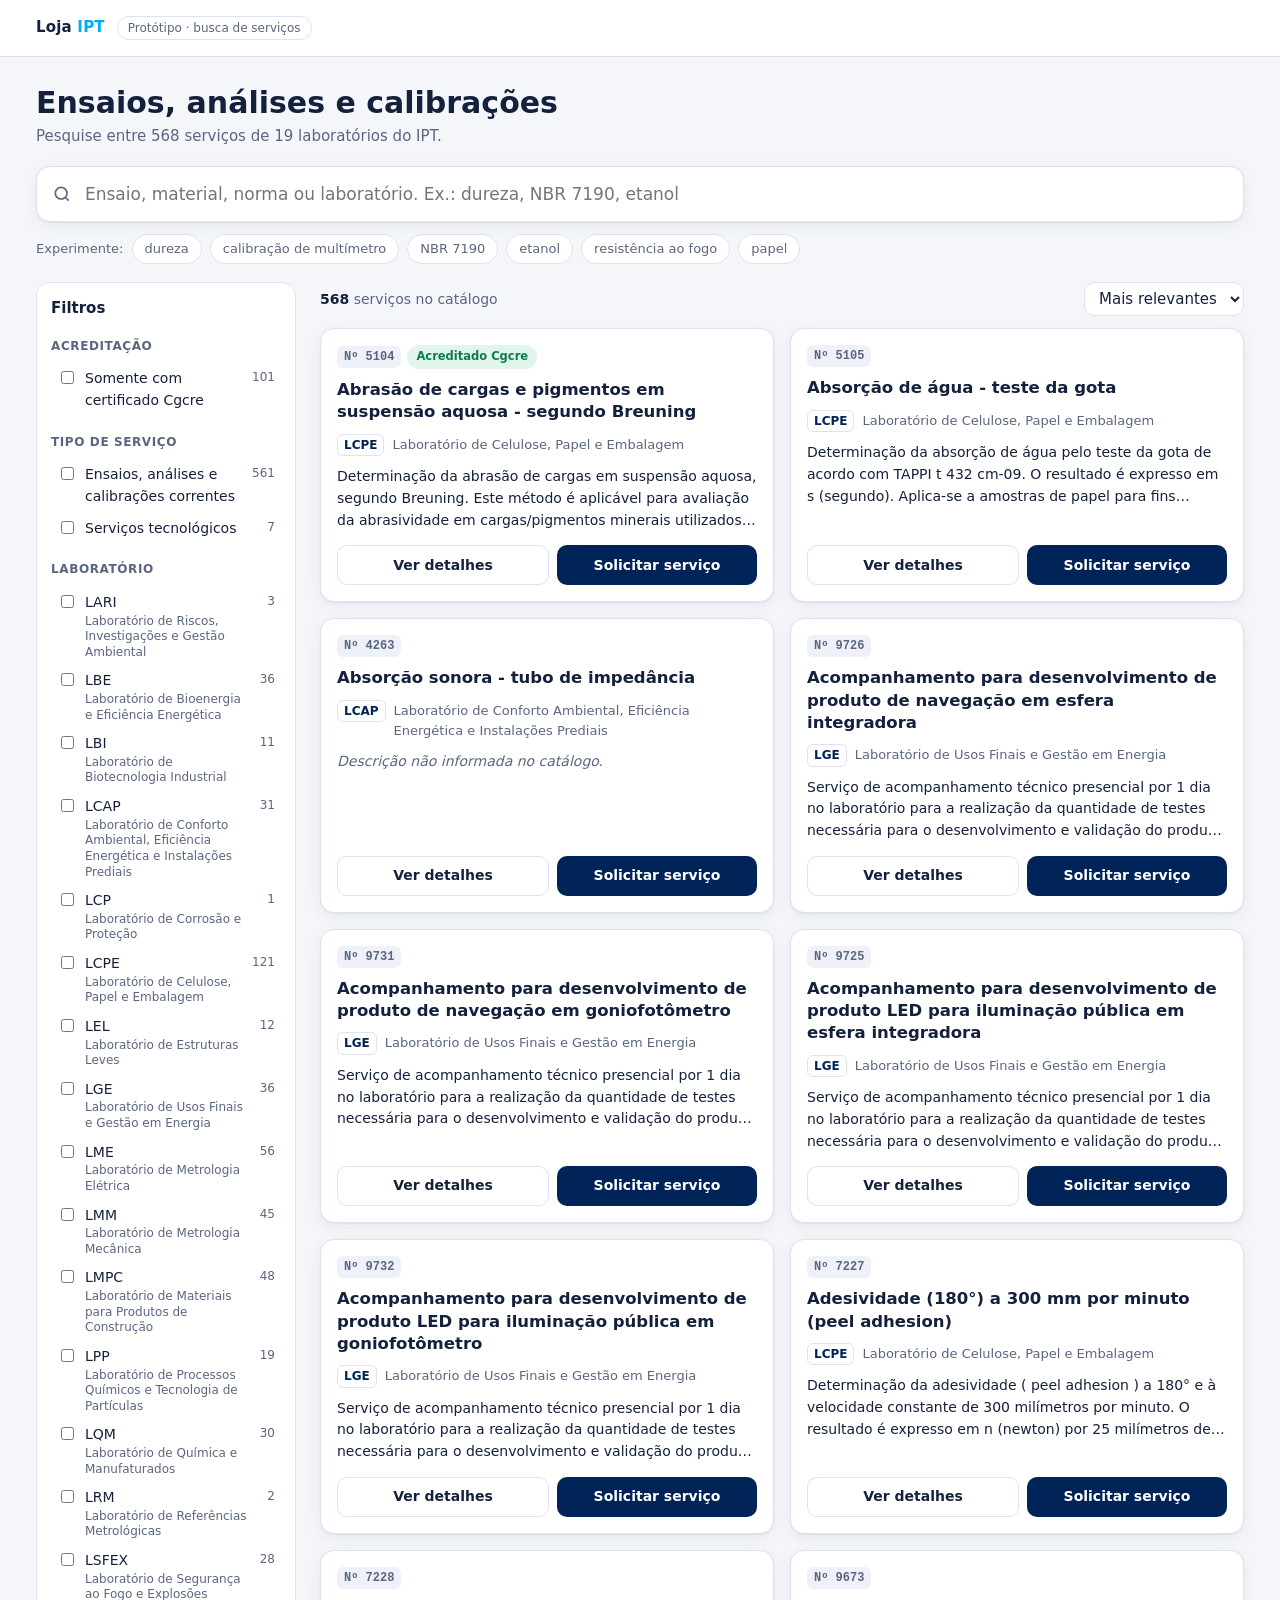
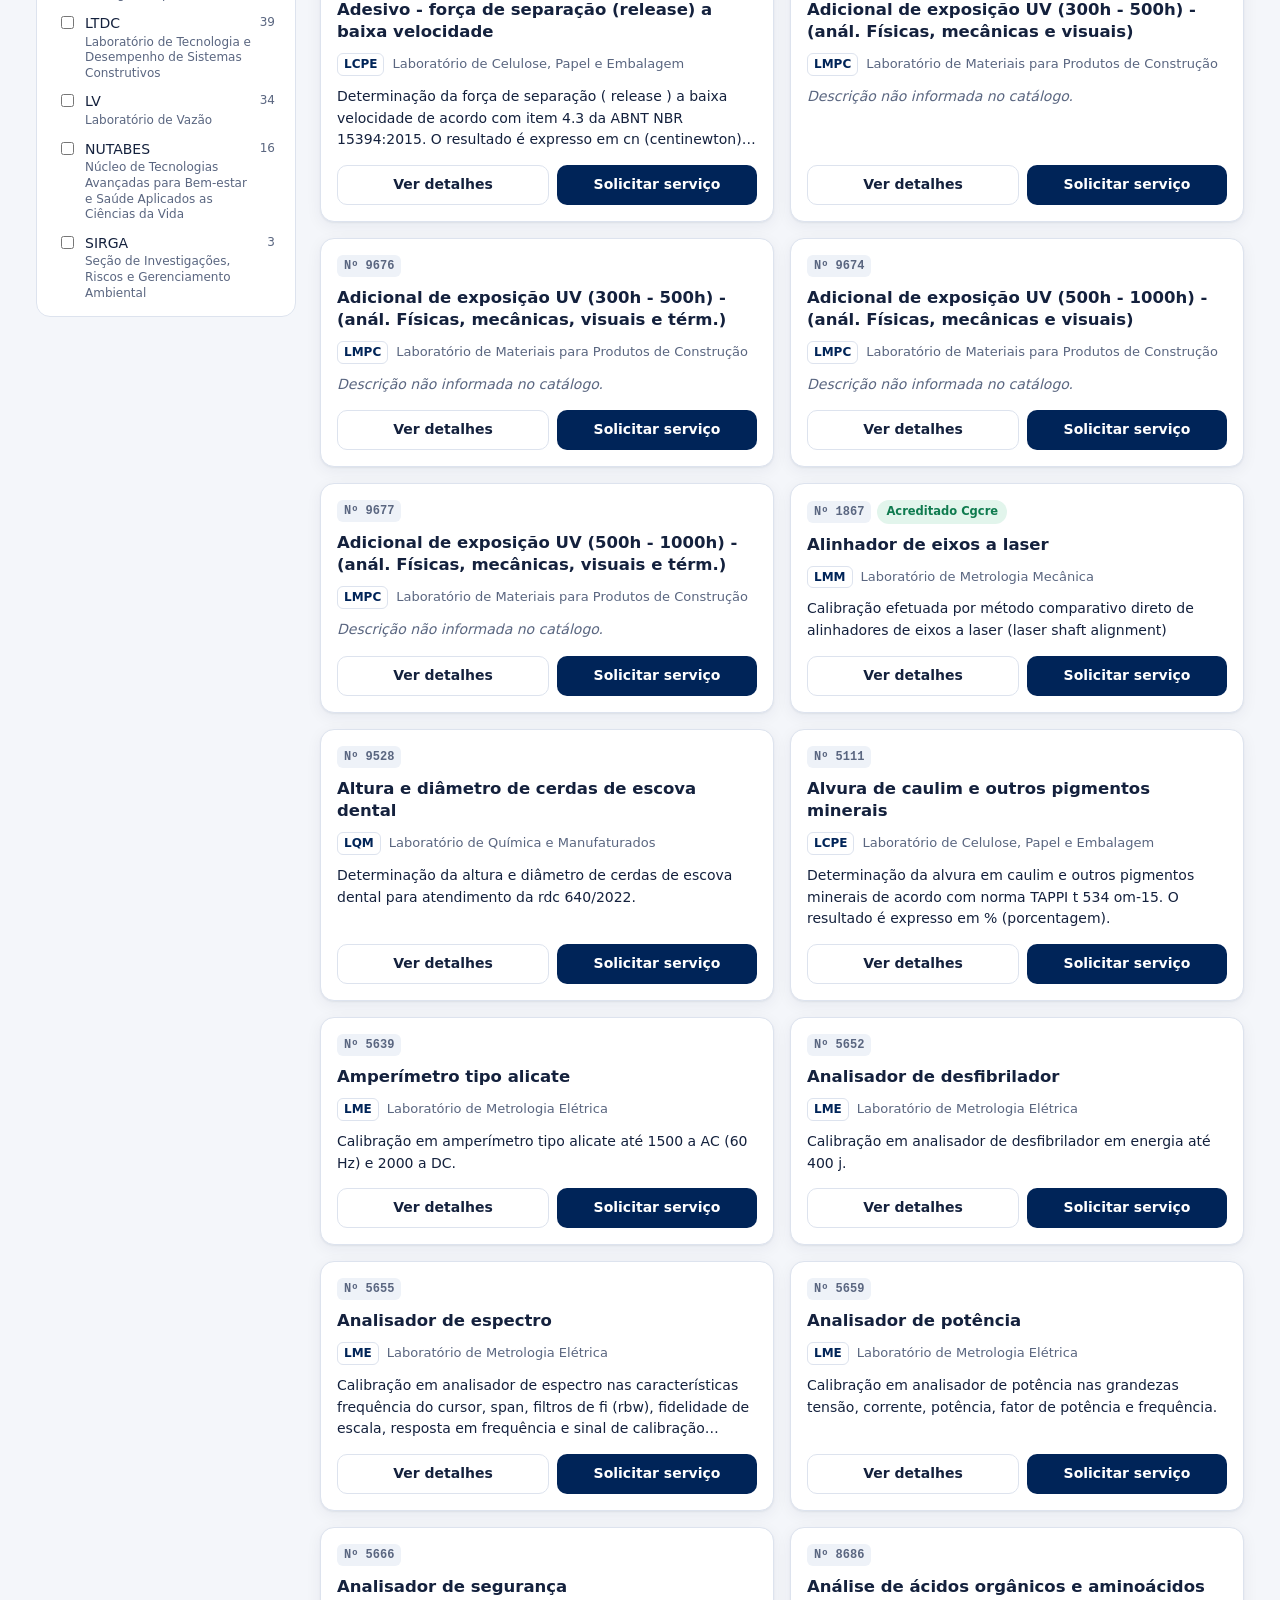
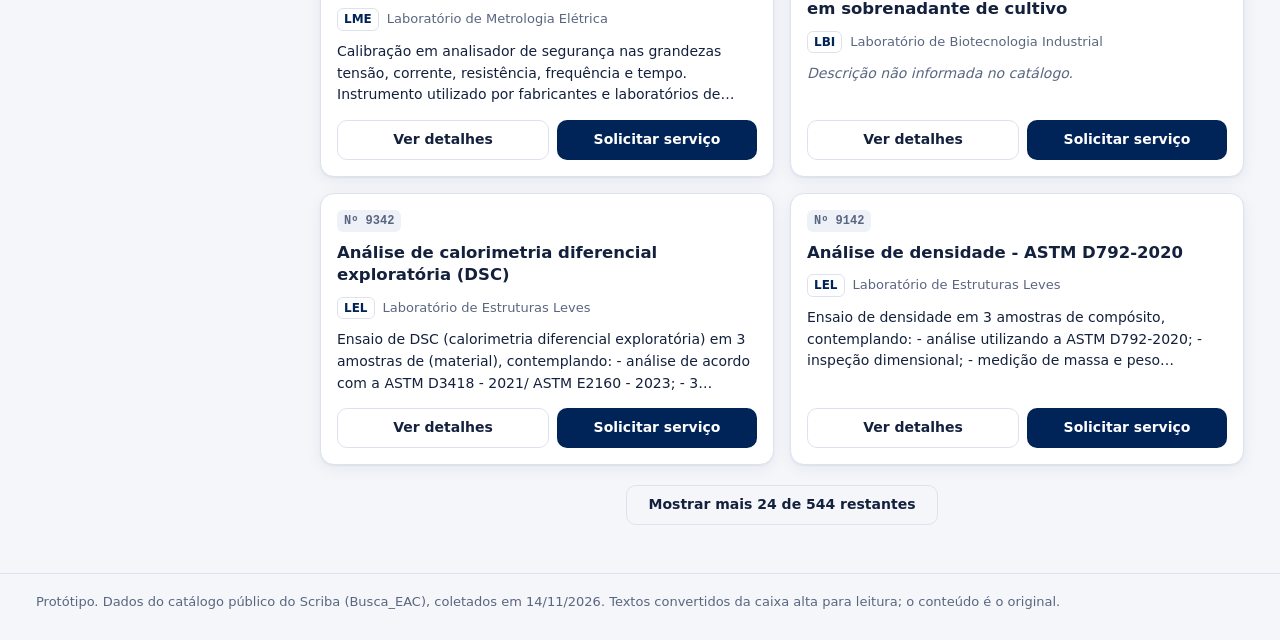
==== loja-ipt-busca/publicar/index.html @ ecc6ecae "Adiciona instruções para o Codex, versão de produção e teste de aceitação AGENTS.md orienta a integr" ====
<!doctype html>
<html lang="pt-BR">
<head>
<meta charset="utf-8">
<meta name="viewport" content="width=device-width, initial-scale=1">
<title>Busca de Serviços IPT</title>
<meta name="description" content="Protótipo de busca do catálogo de ensaios, análises e calibrações do IPT para a Loja IPT.">
<!-- Modo publicação: sem dados embutidos, a página carrega o JSON indicado aqui (caminho relativo ou absoluto, mesmo domínio). -->
<meta name="busca-dados" content="busca-servicos.json">
<style>
:root{
  --bg:#f4f6fa; --surface:#ffffff; --surface-2:#eef2f8; --line:#dde3ee;
  --text:#14213d; --muted:#5a6680; --primary:#002458; --primary-ink:#ffffff;
  --accent:#01adef; --accent-soft:#e3f6fe; --mark:#fff1b8; --ok:#0f7b4f; --ok-soft:#e2f5ec;
  --shadow:0 1px 2px rgba(16,32,64,.06),0 4px 16px rgba(16,32,64,.06);
  --radius:14px;
  color-scheme:light;
}
@media (prefers-color-scheme:dark){
  :root:not([data-theme="light"]){
    --bg:#0b1220; --surface:#131c2e; --surface-2:#1a2540; --line:#26324d;
    --text:#e7ecf6; --muted:#9aa7c2; --primary:#5cc8f5; --primary-ink:#06192f;
    --accent:#5cc8f5; --accent-soft:#12324a; --mark:#5a4a0f; --ok:#5fd3a0; --ok-soft:#12352a;
    --shadow:0 1px 2px rgba(0,0,0,.3),0 6px 20px rgba(0,0,0,.25);
    color-scheme:dark;
  }
}
:root[data-theme="dark"]{
  --bg:#0b1220; --surface:#131c2e; --surface-2:#1a2540; --line:#26324d;
  --text:#e7ecf6; --muted:#9aa7c2; --primary:#5cc8f5; --primary-ink:#06192f;
  --accent:#5cc8f5; --accent-soft:#12324a; --mark:#5a4a0f; --ok:#5fd3a0; --ok-soft:#12352a;
  --shadow:0 1px 2px rgba(0,0,0,.3),0 6px 20px rgba(0,0,0,.25);
  color-scheme:dark;
}
*{box-sizing:border-box}
html{-webkit-text-size-adjust:100%}
body{margin:0;background:var(--bg);color:var(--text);
  font:15px/1.55 system-ui,-apple-system,"Segoe UI",Roboto,"Helvetica Neue",Arial,sans-serif}
a{color:inherit}
button,input,select{font:inherit;color:inherit}
.wrap{max-width:1240px;margin:0 auto;padding:0 16px}

/* topo */
.topbar{background:var(--surface);border-bottom:1px solid var(--line)}
.topbar .wrap{display:flex;align-items:center;gap:12px;height:56px}
.brand{font-weight:700;letter-spacing:.2px;color:var(--text);text-decoration:none}
.brand b{color:var(--accent)}
.tag{font-size:12px;color:var(--muted);border:1px solid var(--line);border-radius:999px;padding:2px 10px}
.spacer{flex:1}

/* busca */
.hero{padding:28px 0 18px}
.hero h1{margin:0 0 4px;font-size:clamp(22px,3.2vw,30px);line-height:1.2}
.hero p{margin:0 0 18px;color:var(--muted)}
.searchbox{position:relative}
.searchbox svg{position:absolute;left:16px;top:50%;transform:translateY(-50%);width:20px;height:20px;color:var(--muted);pointer-events:none}
.searchbox input{width:100%;height:56px;border-radius:var(--radius);border:1.5px solid var(--line);
  background:var(--surface);padding:0 48px 0 48px;font-size:17px;box-shadow:var(--shadow);outline:none}
.searchbox input:focus{border-color:var(--accent);box-shadow:0 0 0 4px var(--accent-soft)}
input[type=search]::-webkit-search-cancel-button{-webkit-appearance:none;display:none}
.clear{position:absolute;right:10px;top:50%;transform:translateY(-50%);border:0;background:transparent;
  width:36px;height:36px;border-radius:50%;cursor:pointer;color:var(--muted);display:none}
.clear:hover{background:var(--surface-2)}
.examples{display:flex;flex-wrap:wrap;gap:8px;margin-top:12px;align-items:center;font-size:13px;color:var(--muted)}
.chip{border:1px solid var(--line);background:var(--surface);border-radius:999px;padding:4px 12px;cursor:pointer;font-size:13px}
.chip:hover{border-color:var(--accent)}

/* layout */
.layout{display:grid;grid-template-columns:260px 1fr;gap:24px;padding-bottom:48px}
@media (max-width:860px){.layout{grid-template-columns:1fr}}
aside .panel{background:var(--surface);border:1px solid var(--line);border-radius:var(--radius);padding:14px 14px 10px;position:sticky;top:12px}
aside details>summary{list-style:none;cursor:pointer;font-weight:600;display:flex;justify-content:space-between;align-items:center}
aside details>summary::-webkit-details-marker{display:none}
aside h3{font-size:12px;text-transform:uppercase;letter-spacing:.6px;color:var(--muted);margin:16px 0 8px}
.opt{display:flex;align-items:flex-start;gap:8px;padding:5px 6px;border-radius:8px;cursor:pointer;font-size:14px}
.opt:hover{background:var(--surface-2)}
.opt input{margin-top:3px;accent-color:var(--accent)}
.opt .n{margin-left:auto;color:var(--muted);font-size:12px;font-variant-numeric:tabular-nums}
.opt .lbl{min-width:0}
.opt .lbl small{display:block;color:var(--muted);font-size:12px;line-height:1.3}
.opt.zero{opacity:.45}
.linkbtn{border:0;background:none;color:var(--accent);cursor:pointer;padding:6px 0;font-size:13px}

.bar{display:flex;flex-wrap:wrap;gap:10px;align-items:center;justify-content:space-between;margin-bottom:12px}
.count{font-size:14px;color:var(--muted)}
.count strong{color:var(--text)}
.bar select{border:1px solid var(--line);background:var(--surface);border-radius:10px;padding:6px 10px}
.notice{background:var(--accent-soft);border-radius:10px;padding:10px 14px;margin-bottom:12px;font-size:14px}
.notice button{border:0;background:none;padding:0;color:var(--accent);cursor:pointer;text-decoration:underline;font-weight:600}

/* cards */
.grid{display:grid;grid-template-columns:repeat(auto-fill,minmax(300px,1fr));gap:16px}
@media (max-width:400px){.grid{grid-template-columns:1fr}}
.card{background:var(--surface);border:1px solid var(--line);border-radius:var(--radius);padding:16px;
  display:flex;flex-direction:column;gap:10px;box-shadow:var(--shadow);min-width:0}
.card:hover{border-color:color-mix(in srgb,var(--accent) 45%,var(--line))}
.meta{display:flex;flex-wrap:wrap;gap:6px;align-items:center}
.code{font:600 12px/1 ui-monospace,SFMono-Regular,Menlo,Consolas,monospace;background:var(--surface-2);border-radius:6px;padding:5px 7px;color:var(--muted)}
.badge{font-size:11.5px;font-weight:600;border-radius:999px;padding:3px 9px;background:var(--ok-soft);color:var(--ok)}
.badge.type{background:var(--surface-2);color:var(--muted);font-weight:500}
.card h2{font-size:16.5px;line-height:1.35;margin:0;overflow-wrap:anywhere}
.lab{display:flex;gap:8px;align-items:baseline;font-size:13px;color:var(--muted);min-width:0}
.sigla{flex:none;font-weight:700;color:var(--primary);font-size:12px;border:1px solid var(--line);border-radius:6px;padding:1px 6px}
.desc{margin:0;font-size:14px;color:var(--text);display:-webkit-box;-webkit-line-clamp:3;-webkit-box-orient:vertical;overflow:hidden;overflow-wrap:anywhere}
.desc.none{color:var(--muted);font-style:italic}
.kw{display:flex;flex-wrap:wrap;gap:6px}
.kw span{font-size:12px;color:var(--muted);background:var(--surface-2);border-radius:6px;padding:2px 8px}
.actions{display:flex;gap:8px;margin-top:auto;padding-top:4px}
.btn{flex:1;display:inline-flex;justify-content:center;align-items:center;gap:6px;height:40px;border-radius:10px;
  font-weight:600;font-size:14px;text-decoration:none;cursor:pointer;border:1.5px solid transparent;white-space:nowrap}
.btn.sec{background:transparent;border-color:var(--line);color:var(--text)}
.btn.sec:hover{border-color:var(--accent)}
.btn.pri{background:var(--primary);color:var(--primary-ink)}
.btn.pri:hover{filter:brightness(1.12)}
mark{background:var(--mark);color:inherit;border-radius:3px;padding:0 1px}
.more{display:flex;justify-content:center;margin-top:20px}
.more .btn{flex:none;padding:0 22px}
.empty{background:var(--surface);border:1px dashed var(--line);border-radius:var(--radius);padding:28px;text-align:center;color:var(--muted)}
.empty h2{color:var(--text);font-size:18px;margin:0 0 6px}

/* detalhes */
dialog{border:0;padding:0;border-radius:18px;width:min(760px,calc(100vw - 24px));max-height:calc(100dvh - 24px);
  background:var(--surface);color:var(--text);box-shadow:0 20px 60px rgba(0,0,0,.35)}
dialog::backdrop{background:rgba(8,16,32,.55)}
.dlg-head{position:sticky;top:0;background:var(--surface);padding:18px 20px 12px;border-bottom:1px solid var(--line);display:flex;gap:12px;align-items:flex-start}
.dlg-head h2{margin:6px 0 0;font-size:20px;line-height:1.3}
.x{margin-left:auto;flex:none;border:0;background:var(--surface-2);width:36px;height:36px;border-radius:50%;cursor:pointer;font-size:18px}
.dlg-body{padding:16px 20px 8px}
.dlg-body dl{display:grid;grid-template-columns:150px 1fr;gap:10px 16px;margin:0}
@media (max-width:560px){.dlg-body dl{grid-template-columns:1fr;gap:2px}.dlg-body dd{margin-bottom:10px}}
.dlg-body dt{color:var(--muted);font-size:13px}
.dlg-body dd{margin:0;overflow-wrap:anywhere}
.dlg-body dd a{color:var(--accent)}
.dlg-foot{position:sticky;bottom:0;background:var(--surface);border-top:1px solid var(--line);padding:12px 20px;display:flex;gap:8px;flex-wrap:wrap}
.dlg-foot .btn{flex:1 1 180px}
.norms{display:flex;flex-wrap:wrap;gap:6px}
.norms span{font:600 12px/1.4 ui-monospace,SFMono-Regular,Menlo,Consolas,monospace;background:var(--surface-2);border-radius:6px;padding:2px 8px}
.hint{font-size:12px;color:var(--muted)}
footer{border-top:1px solid var(--line);padding:18px 0 28px;color:var(--muted);font-size:13px}
.sr{position:absolute;width:1px;height:1px;overflow:hidden;clip:rect(0 0 0 0)}
</style>
</head>
<body>
<header class="topbar">
  <div class="wrap">
    <a class="brand" href="?">Loja <b>IPT</b></a>
    <span class="tag">Protótipo · busca de serviços</span>
    <span class="spacer"></span>
  </div>
</header>

<main class="wrap">
  <section class="hero">
    <h1>Ensaios, análises e calibrações</h1>
    <p id="sub">Pesquise no catálogo de serviços dos laboratórios do IPT.</p>
    <form class="searchbox" role="search" onsubmit="return false">
      <label class="sr" for="q">Buscar serviço</label>
      <svg viewBox="0 0 24 24" fill="none" stroke="currentColor" stroke-width="2" aria-hidden="true"><circle cx="11" cy="11" r="7"/><path d="m20 20-3.5-3.5"/></svg>
      <input id="q" type="search" autocomplete="off" spellcheck="false" maxlength="200"
        placeholder="Ensaio, material, norma ou laboratório. Ex.: dureza, NBR 7190, etanol">
      <button class="clear" id="clear" type="button" aria-label="Limpar busca">✕</button>
    </form>
    <div class="examples" id="examples"><span>Experimente:</span></div>
  </section>

  <div class="layout">
    <aside>
      <div class="panel">
        <details id="filters" open>
          <summary>Filtros <span class="hint" id="factive"></span></summary>
          <h3>Acreditação</h3>
          <label class="opt"><input type="checkbox" id="fcgcre"><span class="lbl">Somente com certificado Cgcre</span><span class="n" id="ncgcre"></span></label>
          <h3>Tipo de serviço</h3>
          <div id="ftipo"></div>
          <h3>Laboratório</h3>
          <div id="flab"></div>
          <button class="linkbtn" id="freset" type="button">Limpar filtros</button>
        </details>
      </div>
    </aside>

    <section aria-labelledby="count">
      <div class="bar">
        <div class="count" id="count" aria-live="polite"></div>
        <label>
          <span class="sr">Ordenar</span>
          <select id="sort">
            <option value="rel">Mais relevantes</option>
            <option value="nome">Nome (A–Z)</option>
            <option value="cod">Código</option>
          </select>
        </label>
      </div>
      <div id="notices"></div>
      <div class="grid" id="grid"></div>
      <div class="more" id="more"></div>
    </section>
  </div>
</main>

<footer>
  <div class="wrap" id="foot"></div>
</footer>

<dialog id="dlg" aria-labelledby="dlg-title"></dialog>

<script>
const DADOS_EMBUTIDOS = /*__DADOS__*/null;
const FONTE_DADOS = (document.querySelector('meta[name="busca-dados"]')||{}).content || 'busca-servicos.json';
function iniciar(DADOS){

/* ---------- texto: normalização e caixa ---------- */
const norm = s => (s||'').normalize('NFD').replace(/[̀-ͯ]/g,'').toLowerCase();
const STOP = new Set('a o as os e de da do das dos em no na nos nas para por com sem ao aos um uma ou se que sob ate pelo pela pelos pelas sua seu suas seus via entre conforme'.split(' '));
const SIGLAS = new Set(('ABNT NBR ISO ASTM IEC NM EN BS IPT CGCRE AGA UV AC DC CIE DIN IESNA LM CRL RBLE RBC CCA IRC TCC PCS DSC CCB CAL RTAC RTQ RTQAC HPLC TAPPI LED CISPR PTS PCI API RF MRPM NEA DN CUV TF FTIR FTP CMAR TRRF BSI PA CD IP EFT AM RLC TGA NT DMA JIS EAC CST RMN ANSI CEN NR TAG IA AWPA OM ICMS PFI PTB ND EMC INMETRO ABPM ANP ASME UL SAE OIML IPX IK TÜV NFPA UNE NEMA EPA OCDE OECD CONAMA ANVISA MAPA PBE ENCE IEEE GLP GNV BTU NOX SOX AEAC AEHC ABCP LCPE LTDC LMM LME LV LQM LBE LGE LBI LCAP LCP LEL LMPC LPP LRM LSFEX LARI SIRGA NUTABES ASTMD').split(' '));
const UNID = {KV:'kV',MM:'mm',KG:'kg',CM:'cm',KN:'kN',GHZ:'GHz',HZ:'Hz',KHZ:'kHz',MHZ:'MHz',KPA:'kPa',MPA:'MPa',MG:'mg',MJ:'MJ',ML:'mL',PH:'pH',RPM:'rpm',KW:'kW',KWH:'kWh',MW:'MW',VA:'VA',KVA:'kVA',LUX:'lux'};
const PROPRIOS = new Set('janka rockwell brinell vickers shore breuning karl fischer cobb bekk klemm taber jokro pitot coriolis kjeldahl charpy izod los angeles abrams mullen schopper elmendorf gurley sheffield bendtsen martindale wyzenbeek venturi pfi'.split(' '));
function caso(s, titulo){
  if(!s) return '';
  let out = s.toLowerCase().replace(/[\p{L}\p{N}][\p{L}\p{N}\/\-]*/gu, w=>{
    const up = w.toUpperCase();
    if(SIGLAS.has(up) || /^[A-Z]+\d/i.test(up) && up.length<=12 && /\d/.test(up) && /[A-Z]/i.test(up) && !/^\d/.test(up)) return up;
    if(UNID[up]) return UNID[up];
    if(up.includes('/') && up.split('/').every(p=>SIGLAS.has(p))) return up;
    if(PROPRIOS.has(w) || (titulo && !STOP.has(w))) return w.charAt(0).toUpperCase()+w.slice(1);
    return w;
  });
  out = out.replace(/°c\b/g,'°C').replace(/°f\b/g,'°F').replace(/(\d)\s?ºc\b/g,'$1 ºC');
  if(!titulo) out = out.replace(/(^|[.!?:]\s+)(\p{Ll})/gu,(m,a,b)=>a+b.toUpperCase());
  return out;
}
const esc = s => String(s??'').replace(/[&<>"']/g,c=>({'&':'&amp;','<':'&lt;','>':'&gt;','"':'&quot;',"'":'&#39;'}[c]));
function marcar(texto, termos){
  const t = esc(texto);
  if(!termos.length) return t;
  return t.replace(/[\p{L}\p{N}]+/gu, w=>{
    const n = norm(w);
    return termos.some(v=> v.length>=2 && n.startsWith(v)) ? '<mark>'+w+'</mark>' : w;
  });
}
const tokens = s => norm(s).split(/[^a-z0-9]+/).filter(Boolean);

/* ---------- índice ---------- */
const S = DADOS.servicos.map(s=>{
  const lab = s.laboratorios;
  const o = {
    ...s,
    nomeV: caso(s.nome),
    descV: caso(s.descricao||''),
    kwV: s.palavras_chave.map(k=>caso(k)),
    labsV: lab.map(l=>({sigla:l.sigla, nome:caso(l.nome,true)})),
    cgcre: s.certificados_cgcre.length>0,
  };
  o.tNome = tokens(s.nome); o.tKw = tokens(s.palavras_chave.join(' ')); o.tDesc = tokens(s.descricao||'');
  o.tLab = tokens(lab.map(l=>l.sigla+' '+l.nome).join(' '));
  o.fNome = norm(s.nome); o.fAll = norm([s.nome,s.descricao,s.palavras_chave.join(' ')].join(' '));
  return o;
});
const VOCAB = new Set(); S.forEach(s=>[s.tNome,s.tKw,s.tDesc,s.tLab].forEach(a=>a.forEach(t=>VOCAB.add(t))));
const VOCARR = [...VOCAB];
const USE = DADOS.use.map(u=>({termo:u.termo, use:u.use, n:norm(u.termo), nu:norm(u.use)}));
const LABS = (()=>{const m=new Map();S.forEach(s=>s.labsV.forEach(l=>{if(!m.has(l.sigla))m.set(l.sigla,l.nome)}));return [...m].sort((a,b)=>a[0].localeCompare(b[0]))})();
const TIPOS = [...new Set(S.map(s=>s.tipo_servico))];

function lev(a,b,max){
  if(Math.abs(a.length-b.length)>max) return max+1;
  let prev = Array.from({length:b.length+1},(_,i)=>i);
  for(let i=1;i<=a.length;i++){
    const cur=[i]; let best=i;
    for(let j=1;j<=b.length;j++){
      cur[j]=Math.min(prev[j]+1,cur[j-1]+1,prev[j-1]+(a[i-1]===b[j-1]?0:1));
      if(cur[j]<best) best=cur[j];
    }
    if(best>max) return max+1;
    prev=cur;
  }
  return prev[b.length];
}
function variantes(t){
  const v=new Set([t]);
  if(t.length>4){
    if(t.endsWith('oes')||t.endsWith('aes')) v.add(t.slice(0,-3)+'ao');
    if(t.endsWith('eis')) v.add(t.slice(0,-3)+'el');
    if(t.endsWith('ais')) v.add(t.slice(0,-3)+'al');
    if(t.endsWith('es')) v.add(t.slice(0,-2));
    if(t.endsWith('s')) v.add(t.slice(0,-1));
  }
  return [...v];
}
const casa = (arr,v) => v.length<3 ? arr.includes(v) : arr.some(x=>x.startsWith(v));
const conhecido = v => v.length<3 ? VOCAB.has(v) : VOCARR.some(x=>x.startsWith(v));

function analisar(q, semCorrecao){
  const frases=[]; q = q.replace(/["“”']([^"“”']+)["“”']/g,(m,f)=>{frases.push(norm(f).trim());return ' '});
  const brutos = tokens(q);
  const termos=[], corrigidos=[];
  for(const t of brutos){
    if(STOP.has(t) && brutos.length>1) continue;
    let vs = variantes(t);
    if(!semCorrecao && !/^\d+$/.test(t) && !vs.some(conhecido) && t.length>=4){
      const max = t.length>=7?2:1; let best=[],bd=max+1;
      for(const w of VOCARR){ if(w.length<3) continue; const d=lev(t,w,max); if(d<bd){bd=d;best=[w]} else if(d===bd&&best.length<4) best.push(w) }
      if(bd<=max){ corrigidos.push([t,best[0]]); vs = best; }
    }
    termos.push({t,vs});
  }
  return {frases,termos,corrigidos};
}
function pontuar(s,a,modo){
  let score=0, hit=0;
  for(const f of a.frases){ if(!s.fAll.includes(f)) return 0; score += s.fNome.includes(f)?30:12; }
  for(const {t,vs} of a.termos){
    let sc=0;
    if(/^\d+$/.test(t) && String(s.registro)===t) sc=100;
    for(const v of vs){
      if(casa(s.tNome,v)) sc=Math.max(sc, s.tNome.includes(v)?14:10);
      if(casa(s.tKw,v)) sc=Math.max(sc, 7);
      if(casa(s.tLab,v)) sc=Math.max(sc, 5);
      if(casa(s.tDesc,v)) sc=Math.max(sc, 3);
    }
    if(sc){hit++; score+=sc} else if(modo==='e') return 0;
  }
  if(a.termos.length && !hit) return 0;
  if(s.tNome.length && a.termos.length && a.termos.every(({vs})=>vs.some(v=>casa(s.tNome,v)))) score+=8;
  return score;
}
function sinonimos(qn){
  if(qn.length<4) return [];
  return USE.filter(u=> u.n===qn || (qn.length>=5 && u.n.includes(qn)) || (u.n.length>=5 && qn.includes(u.n)) || tokens(u.n).includes(qn))
            .filter(u=> u.nu!==qn).slice(0,3);
}

/* ---------- estado ---------- */
const st = {q:'', labs:new Set(), tipos:new Set(), cgcre:false, sort:'rel', shown:24, ou:false};
const $ = id => document.getElementById(id);
function lerURL(){
  try{
    const p = new URLSearchParams(location.search);
    st.q = p.get('q')||''; st.cgcre = p.get('cgcre')==='1'; st.sort = p.get('ordem')||'rel';
    (p.get('lab')||'').split(',').filter(Boolean).forEach(x=>st.labs.add(x));
    (p.get('tipo')||'').split(',').filter(Boolean).forEach(x=>st.tipos.add(x));
    return p.get('servico');
  }catch(e){return null}
}
function gravarURL(servico){
  try{
    const p = new URLSearchParams();
    if(st.q) p.set('q',st.q);
    if(st.labs.size) p.set('lab',[...st.labs].join(','));
    if(st.tipos.size) p.set('tipo',[...st.tipos].join(','));
    if(st.cgcre) p.set('cgcre','1');
    if(st.sort!=='rel') p.set('ordem',st.sort);
    if(servico) p.set('servico',servico);
    const qs = p.toString();
    history.replaceState(null,'',qs?('?'+qs):location.pathname);
  }catch(e){}
}

/* ---------- busca ---------- */
let ultimo = {lista:[], termosMarca:[]};
function buscar(){
  const q = st.q.trim();
  const syn = sinonimos(norm(q));
  const a = analisar(q, syn.length>0);
  const vazio = !a.frases.length && !a.termos.length;
  let pontos = new Map(), modo='e', notas=[], extras=[];
  if(!vazio){
    S.forEach(s=>{const p=pontuar(s,a,'e'); if(p) pontos.set(s,p)});
    syn.forEach(u=>{
      const b = analisar(u.use);
      S.forEach(s=>{const p=pontuar(s,b,'e'); if(p) pontos.set(s, Math.max(pontos.get(s)||0, p*0.8))});
      extras.push(...b.termos);
    });
    if(syn.length) notas.push('Incluindo resultados do termo preferido '+syn.map(u=>'<strong>'+esc(u.use)+'</strong>').join(', ')+' ('+syn.map(u=>esc(caso(u.termo))).join(', ')+' → use '+syn.map(u=>esc(u.use)).join(', ')+').');
    if(!pontos.size && a.termos.length>1){
      modo='ou';
      S.forEach(s=>{const p=pontuar(s,a,'ou'); if(p) pontos.set(s,p)});
      if(pontos.size) notas.push('Nenhum serviço contém todos os termos. Mostrando os que contêm pelo menos um deles.');
    }
    if(a.corrigidos.length) notas.push('Buscando por '+a.corrigidos.map(([o,c])=>'<strong>'+esc(c)+'</strong> em vez de “'+esc(o)+'”').join(', ')+'.');
  }
  const base = vazio ? S.slice() : [...pontos.keys()];
  const passa = (s,ignorar) => (ignorar==='lab'||!st.labs.size||s.laboratorios.some(l=>st.labs.has(l.sigla)))
    && (ignorar==='tipo'||!st.tipos.size||st.tipos.has(s.tipo_servico)) && (ignorar==='cgcre'||!st.cgcre||s.cgcre);
  const cont = {lab:new Map(), tipo:new Map(), cgcre:0};
  base.forEach(s=>{
    if(passa(s,'lab')) s.laboratorios.forEach(l=>cont.lab.set(l.sigla,(cont.lab.get(l.sigla)||0)+1));
    if(passa(s,'tipo')) cont.tipo.set(s.tipo_servico,(cont.tipo.get(s.tipo_servico)||0)+1);
    if(passa(s,'cgcre') && s.cgcre) cont.cgcre++;
  });
  let lista = base.filter(s=>passa(s));
  const chave=s=>s.nomeV.replace(/^[^\p{L}]+/u,'');
  const porNome=(x,y)=>chave(x).localeCompare(chave(y),'pt');
  if(st.sort==='nome') lista.sort(porNome);
  else if(st.sort==='cod') lista.sort((x,y)=>x.registro-y.registro);
  else lista.sort(vazio?porNome:((x,y)=>pontos.get(y)-pontos.get(x)||porNome(x,y)));
  const termosMarca = [...new Set([...a.termos.concat(extras).flatMap(x=>x.vs), ...a.frases.flatMap(f=>tokens(f))])].filter(v=>v.length>=2 && !STOP.has(v));
  ultimo = {lista, termosMarca};
  render(lista, cont, notas, vazio, termosMarca);
}

/* ---------- render ---------- */
function card(s,tm){
  const desc = s.descV ? `<p class="desc">${marcar(s.descV,tm)}</p>` : `<p class="desc none">Descrição não informada no catálogo.</p>`;
  const kws = s.kwV.length ? `<div class="kw">${s.kwV.slice(0,4).map(k=>`<span>${marcar(k,tm)}</span>`).join('')}</div>` : '';
  const labs = s.labsV.map(l=>`<div class="lab"><span class="sigla">${esc(l.sigla)}</span><span>${marcar(l.nome,tm)}</span></div>`).join('');
  return `<article class="card">
    <div class="meta"><span class="code">Nº ${s.registro}</span>
      ${s.cgcre?'<span class="badge" title="Serviço com acreditação Cgcre/Inmetro">Acreditado Cgcre</span>':''}
      ${s.tipo_servico!=='Ensaios, análises e calibrações correntes'?`<span class="badge type">${esc(s.tipo_servico)}</span>`:''}
    </div>
    <h2>${marcar(s.nomeV,tm)}</h2>
    ${labs}
    ${desc}
    ${kws}
    <div class="actions">
      <button class="btn sec" type="button" data-det="${s.registro}">Ver detalhes</button>
      <a class="btn pri" href="${esc(s.contato.url)}" target="_blank" rel="noopener">Solicitar serviço</a>
    </div>
  </article>`;
}
function opcoes(el, itens, sel, cont, nome){
  el.innerHTML = itens.map(([v,rot,sub])=>{
    const n = cont.get(v)||0;
    return `<label class="opt${n||sel.has(v)?'':' zero'}"><input type="checkbox" data-f="${nome}" value="${esc(v)}" ${sel.has(v)?'checked':''}>
      <span class="lbl">${esc(rot)}${sub?`<small>${esc(sub)}</small>`:''}</span><span class="n">${n}</span></label>`;
  }).join('');
}
function render(lista, cont, notas, vazio, tm){
  const n = lista.length;
  $('count').innerHTML = vazio && !st.labs.size && !st.tipos.size && !st.cgcre
    ? `<strong>${n}</strong> serviços no catálogo`
    : `<strong>${n}</strong> ${n===1?'serviço encontrado':'serviços encontrados'}${st.q.trim()?` para “${esc(st.q.trim())}”`:''}`;
  $('notices').innerHTML = notas.map(t=>`<div class="notice">${t}</div>`).join('');
  $('grid').innerHTML = lista.slice(0,st.shown).map(s=>card(s,tm)).join('');
  $('more').innerHTML = n>st.shown ? `<button class="btn sec" type="button" id="maisbtn">Mostrar mais ${Math.min(24,n-st.shown)} de ${n-st.shown} restantes</button>` : '';
  if(!n){
    $('grid').innerHTML = `<div class="empty" style="grid-column:1/-1"><h2>Nenhum serviço encontrado</h2>
      <p>Tente outra palavra, use o singular ou remova filtros. Alguns laboratórios atendem demandas que não estão neste catálogo.</p>
      <p><a class="btn pri" style="display:inline-flex;padding:0 18px" href="https://ipt.br/contato" target="_blank" rel="noopener">Falar com o IPT</a></p></div>`;
  }
  opcoes($('flab'), LABS.map(([sg,nm])=>[sg,sg,nm]), st.labs, cont.lab, 'lab');
  opcoes($('ftipo'), TIPOS.map(t=>[t,t]), st.tipos, cont.tipo, 'tipo');
  $('fcgcre').checked = st.cgcre; $('ncgcre').textContent = cont.cgcre;
  const nf = st.labs.size+st.tipos.size+(st.cgcre?1:0);
  $('factive').textContent = nf ? nf+(nf===1?' ativo':' ativos') : '';
  $('freset').style.display = nf ? '' : 'none';
  $('clear').style.display = st.q ? 'block' : 'none';
  $('sort').value = st.sort;
}

/* ---------- detalhes ---------- */
function normas(t){
  const re = /\b(?:ABNT\s+)?(?:NBR(?:\s+(?:ISO|IEC|NM))*(?:\/IEC)?|ISO(?:\/IEC)?|IEC|ASTM|DIN(?:\s+EN)?(?:\s+ISO)?|BS(?:\s+EN)?|EN(?:\s+ISO)?|NM(?:\s+ISO)?|TAPPI|CISPR|ANSI|JIS|AWPA|IESNA\s+LM|UL)\s*[A-Z]?\s?\d[\dA-Z.\-\/]*(?:\s*-\s*\d+)?/g;
  return [...new Set((t||'').match(re)||[])].map(x=>x.replace(/\s+/g,' ').trim());
}
function detalhes(reg){
  const s = S.find(x=>String(x.registro)===String(reg)); if(!s) return;
  const tm = ultimo.termosMarca, nm = normas(s.descricao);
  const certs = s.certificados_cgcre.map(c=>`<a href="${esc(c.url)}" target="_blank" rel="noopener">${esc(c.codigo)} (PDF)</a>`).join(' · ');
  $('dlg').innerHTML = `
    <div class="dlg-head"><div>
      <div class="meta"><span class="code">Nº ${s.registro}</span>${s.cgcre?'<span class="badge">Acreditado Cgcre</span>':''}<span class="badge type">${esc(s.tipo_servico)}</span></div>
      <h2 id="dlg-title">${marcar(s.nomeV,tm)}</h2></div>
      <button class="x" type="button" data-close aria-label="Fechar">✕</button></div>
    <div class="dlg-body"><dl>
      <dt>Descrição</dt><dd>${s.descV?marcar(s.descV,tm):'<span class="hint">Não informada no catálogo.</span>'}</dd>
      ${nm.length?`<dt>Normas citadas</dt><dd><div class="norms">${nm.map(x=>`<span>${esc(x)}</span>`).join('')}</div><div class="hint">Identificadas automaticamente no texto da descrição.</div></dd>`:''}
      <dt>Laboratório${s.labsV.length>1?'s':''}</dt><dd>${s.labsV.map(l=>`<strong>${esc(l.sigla)}</strong> · ${esc(l.nome)}`).join('<br>')}</dd>
      ${s.kwV.length?`<dt>Palavras-chave</dt><dd>${s.kwV.map(k=>marcar(k,tm)).join(' · ')}</dd>`:''}
      ${certs?`<dt>Certificado Cgcre</dt><dd>${certs}</dd>`:''}
      <dt>Código no Scriba</dt><dd>${s.registro}</dd>
    </dl></div>
    <div class="dlg-foot">
      <a class="btn pri" href="${esc(s.contato.url)}" target="_blank" rel="noopener">Solicitar serviço</a>
      <button class="btn sec" type="button" data-copy="${s.registro}">Copiar link deste serviço</button>
    </div>`;
  if(!$('dlg').open) $('dlg').showModal();
  gravarURL(s.registro);
}

/* ---------- eventos ---------- */
let tmr;
$('q').addEventListener('input', e=>{ st.q=e.target.value; st.shown=24; clearTimeout(tmr); tmr=setTimeout(()=>{buscar();gravarURL()},140); });
$('clear').addEventListener('click', ()=>{ st.q=''; $('q').value=''; st.shown=24; buscar(); gravarURL(); $('q').focus(); });
$('sort').addEventListener('change', e=>{ st.sort=e.target.value; buscar(); gravarURL(); });
$('fcgcre').addEventListener('change', e=>{ st.cgcre=e.target.checked; st.shown=24; buscar(); gravarURL(); });
$('freset').addEventListener('click', ()=>{ st.labs.clear(); st.tipos.clear(); st.cgcre=false; st.shown=24; buscar(); gravarURL(); });
document.addEventListener('change', e=>{
  const f=e.target.dataset.f; if(!f) return;
  const set = f==='lab'?st.labs:st.tipos;
  e.target.checked?set.add(e.target.value):set.delete(e.target.value);
  st.shown=24; buscar(); gravarURL();
});
document.addEventListener('click', e=>{
  const d=e.target.closest('[data-det]'); if(d){detalhes(d.dataset.det);return}
  if(e.target.closest('[data-close]')){$('dlg').close();return}
  const c=e.target.closest('[data-copy]');
  if(c){
    let url=location.href; try{const u=new URL(location.href);u.search='';u.searchParams.set('servico',c.dataset.copy);url=u.href}catch(_){}
    const ok=()=>{c.textContent='Link copiado'};
    try{navigator.clipboard.writeText(url).then(ok,()=>{c.textContent=url})}catch(_){c.textContent=url}
    return;
  }
  if(e.target.id==='maisbtn'){ st.shown+=24; buscar(); }
  const ch=e.target.closest('[data-ex]'); if(ch){ st.q=ch.dataset.ex; $('q').value=st.q; st.shown=24; buscar(); gravarURL(); }
});
$('dlg').addEventListener('click', e=>{ if(e.target===$('dlg')) $('dlg').close(); });
$('dlg').addEventListener('close', ()=>gravarURL());
if(matchMedia('(max-width:860px)').matches) $('filters').open=false;

/* ---------- início ---------- */
['dureza','calibração de multímetro','NBR 7190','etanol','resistência ao fogo','papel'].forEach(x=>{
  const b=document.createElement('button'); b.type='button'; b.className='chip'; b.dataset.ex=x; b.textContent=x; $('examples').appendChild(b);
});
const m = DADOS.meta;
$('sub').textContent = `Pesquise entre ${m.servicos_unicos} serviços de ${m.laboratorios} laboratórios do IPT.`;
$('foot').innerHTML = `Protótipo. Dados do catálogo público do Scriba (Busca_EAC), coletados em ${m.coletado_em.split('-').reverse().join('/')}. Textos convertidos da caixa alta para leitura; o conteúdo é o original.`;
const servicoURL = lerURL();
$('q').value = st.q;
buscar();
if(servicoURL) detalhes(servicoURL);
window.BUSCA_IPT = {servicos:S, buscar, analisar};
document.documentElement.dataset.buscaPronta = '1';
}
(DADOS_EMBUTIDOS ? Promise.resolve(DADOS_EMBUTIDOS)
  : fetch(FONTE_DADOS, {cache:'no-cache'}).then(r=>{ if(!r.ok) throw new Error('HTTP '+r.status); return r.json(); }))
  .then(iniciar)
  .catch(err=>{
    console.error('Busca IPT: falha ao carregar dados', err);
    document.getElementById('grid').innerHTML = '<div class="empty" style="grid-column:1/-1"><h2>Não foi possível carregar o catálogo</h2><p>Tente novamente em alguns instantes ou <a href="https://ipt.br/contato" target="_blank" rel="noopener">fale com o IPT</a>.</p></div>';
  });
</script>
</body>
</html>
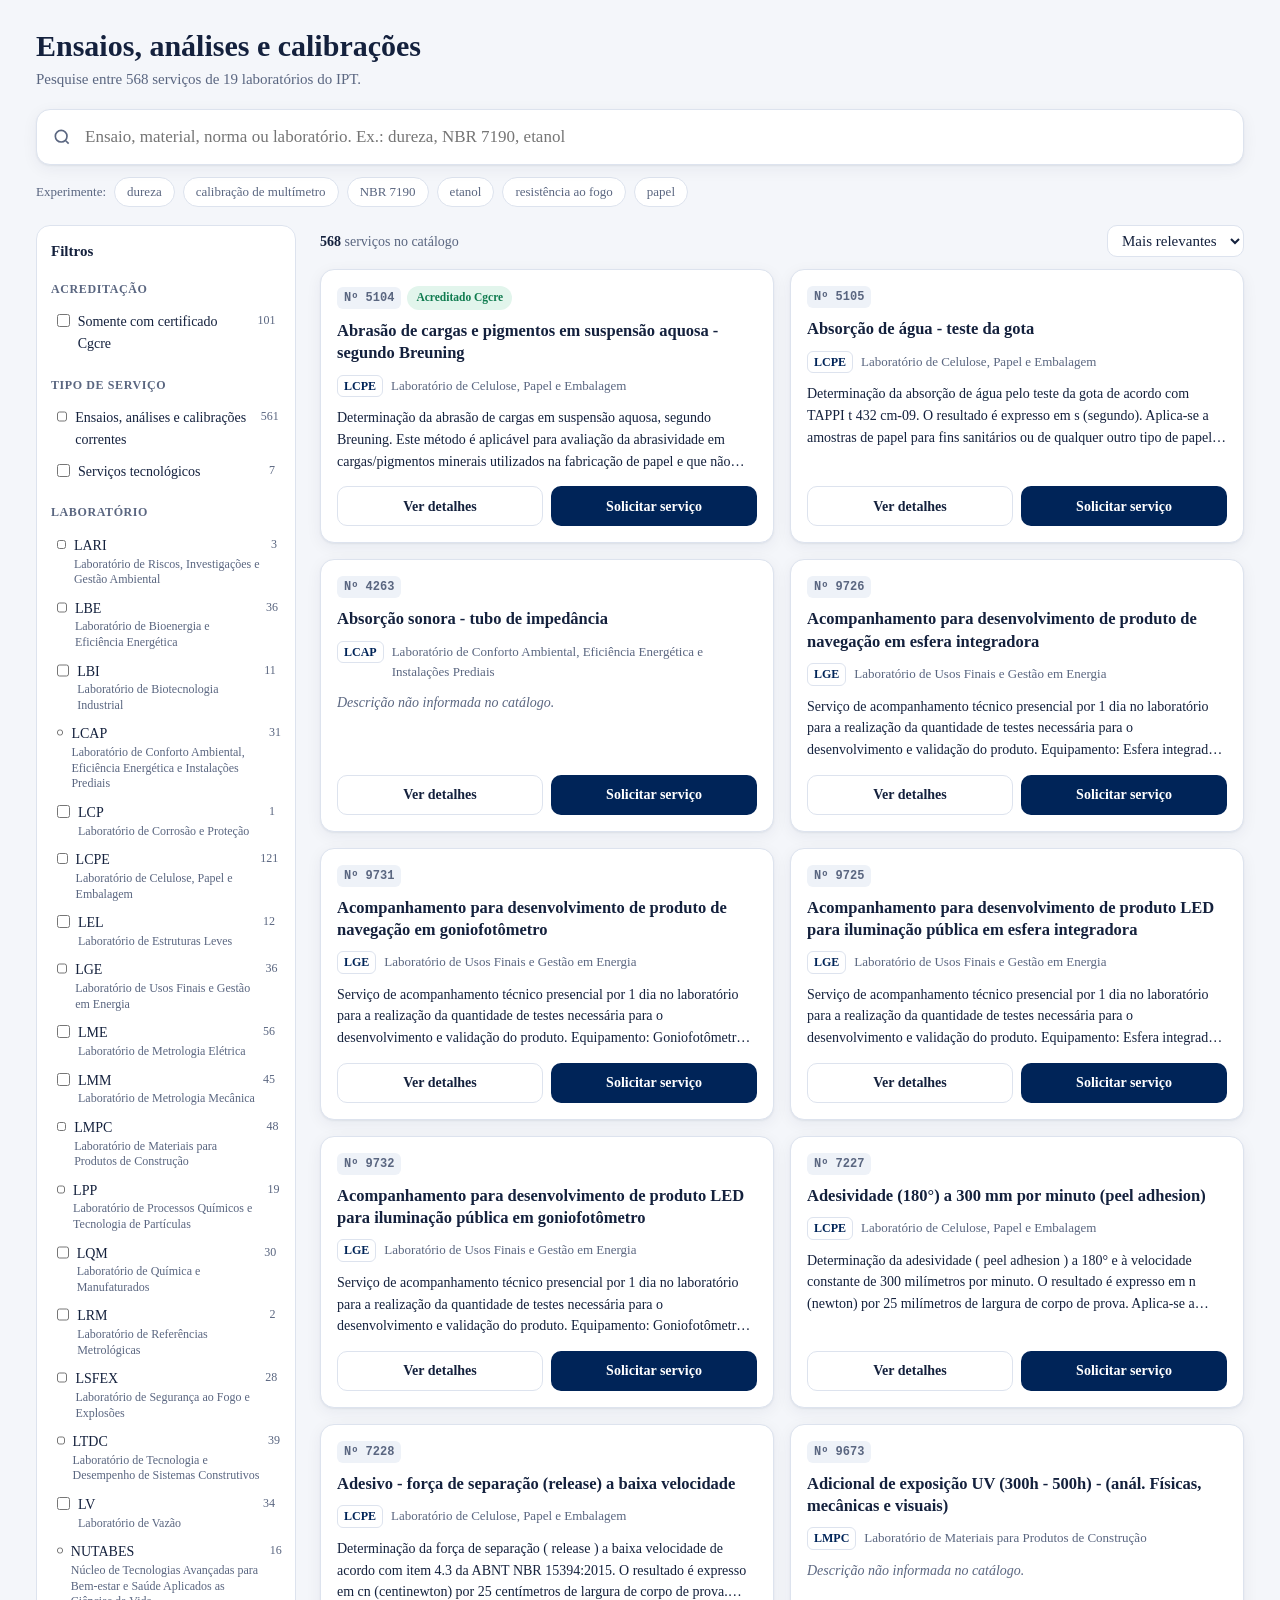
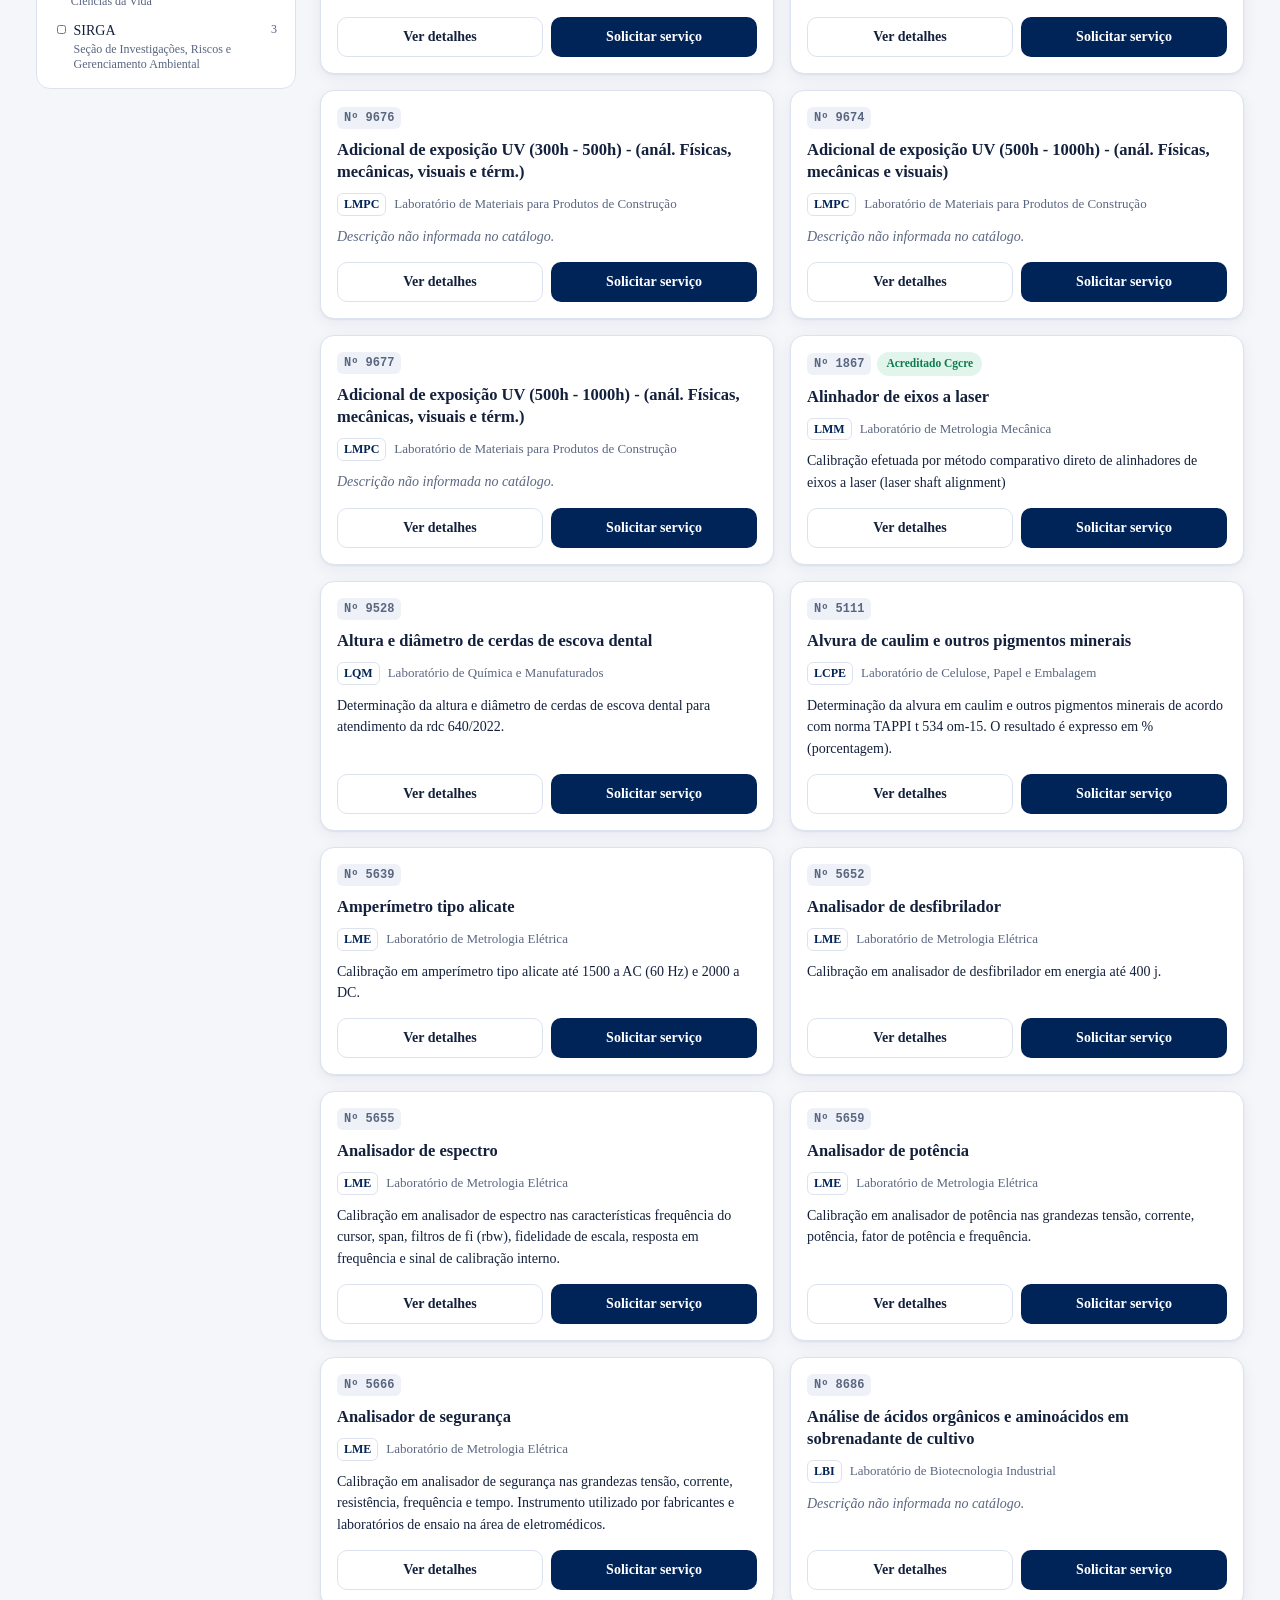
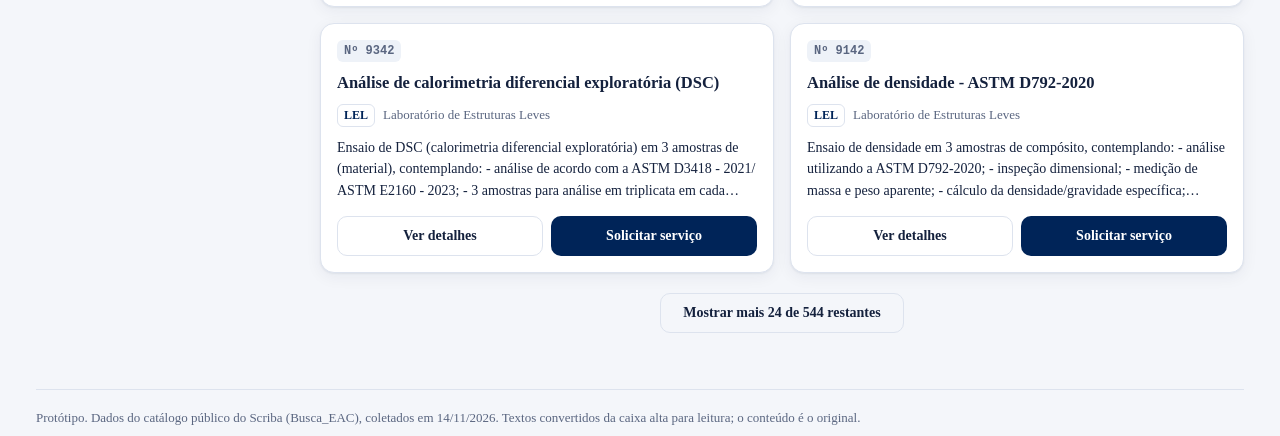
==== commit 4440009c: "Empacota a busca como plugin WordPress e adapta instruções do Codex Plugin busca-servicos-ipt com sh" ====
--- a/loja-ipt-busca/publicar/index.html
+++ b/loja-ipt-busca/publicar/index.html
@@ -4,11 +4,18 @@
 <meta charset="utf-8">
 <meta name="viewport" content="width=device-width, initial-scale=1">
 <title>Busca de Serviços IPT</title>
-<meta name="description" content="Protótipo de busca do catálogo de ensaios, análises e calibrações do IPT para a Loja IPT.">
-<!-- Modo publicação: sem dados embutidos, a página carrega o JSON indicado aqui (caminho relativo ou absoluto, mesmo domínio). -->
-<meta name="busca-dados" content="busca-servicos.json">
+<meta name="description" content="Busca no catálogo de ensaios, análises e calibrações do IPT.">
 <style>
-:root{
+html{-webkit-text-size-adjust:100%}
+body{margin:0;background:#f4f6fa}
+@media (prefers-color-scheme:dark){body{background:#0b1220}}
+#busca-ipt{--fonte:system-ui,-apple-system,"Segoe UI",Roboto,"Helvetica Neue",Arial,sans-serif;min-height:100vh}
+</style>
+<style>
+/* Busca de Serviços IPT: todo o estilo fica restrito a #busca-ipt. Para a identidade visual, altere só as variáveis. */
+#busca-ipt{
+  --fonte:inherit;        /* fonte do tema; troque se quiser outra */
+  --topo-fixo:12px;       /* altura do cabeçalho fixo do tema + folga */
   --bg:#f4f6fa; --surface:#ffffff; --surface-2:#eef2f8; --line:#dde3ee;
   --text:#14213d; --muted:#5a6680; --primary:#002458; --primary-ink:#ffffff;
   --accent:#01adef; --accent-soft:#e3f6fe; --mark:#fff1b8; --ok:#0f7b4f; --ok-soft:#e2f5ec;
@@ -17,7 +24,7 @@
   color-scheme:light;
 }
 @media (prefers-color-scheme:dark){
-  :root:not([data-theme="light"]){
+#busca-ipt:not([data-theme="light"]){
     --bg:#0b1220; --surface:#131c2e; --surface-2:#1a2540; --line:#26324d;
     --text:#e7ecf6; --muted:#9aa7c2; --primary:#5cc8f5; --primary-ink:#06192f;
     --accent:#5cc8f5; --accent-soft:#12324a; --mark:#5a4a0f; --ok:#5fd3a0; --ok-soft:#12352a;
@@ -25,188 +32,185 @@
     color-scheme:dark;
   }
 }
-:root[data-theme="dark"]{
+#busca-ipt[data-theme="dark"]{
   --bg:#0b1220; --surface:#131c2e; --surface-2:#1a2540; --line:#26324d;
   --text:#e7ecf6; --muted:#9aa7c2; --primary:#5cc8f5; --primary-ink:#06192f;
   --accent:#5cc8f5; --accent-soft:#12324a; --mark:#5a4a0f; --ok:#5fd3a0; --ok-soft:#12352a;
   --shadow:0 1px 2px rgba(0,0,0,.3),0 6px 20px rgba(0,0,0,.25);
   color-scheme:dark;
 }
-*{box-sizing:border-box}
-html{-webkit-text-size-adjust:100%}
-body{margin:0;background:var(--bg);color:var(--text);
-  font:15px/1.55 system-ui,-apple-system,"Segoe UI",Roboto,"Helvetica Neue",Arial,sans-serif}
-a{color:inherit}
-button,input,select{font:inherit;color:inherit}
-.wrap{max-width:1240px;margin:0 auto;padding:0 16px}
-
-/* topo */
-.topbar{background:var(--surface);border-bottom:1px solid var(--line)}
-.topbar .wrap{display:flex;align-items:center;gap:12px;height:56px}
-.brand{font-weight:700;letter-spacing:.2px;color:var(--text);text-decoration:none}
-.brand b{color:var(--accent)}
-.tag{font-size:12px;color:var(--muted);border:1px solid var(--line);border-radius:999px;padding:2px 10px}
-.spacer{flex:1}
-
-/* busca */
-.hero{padding:28px 0 18px}
-.hero h1{margin:0 0 4px;font-size:clamp(22px,3.2vw,30px);line-height:1.2}
-.hero p{margin:0 0 18px;color:var(--muted)}
-.searchbox{position:relative}
-.searchbox svg{position:absolute;left:16px;top:50%;transform:translateY(-50%);width:20px;height:20px;color:var(--muted);pointer-events:none}
-.searchbox input{width:100%;height:56px;border-radius:var(--radius);border:1.5px solid var(--line);
+/* Blindagem contra estilos do tema.
+   :where() mantém a especificidade em (1,0,0): vence seletores de elemento e de classe do tema
+   e perde para as regras da própria busca (#busca-ipt .bi-*), que vêm com (1,1,0). */
+#busca-ipt :where(div,section,aside,article,form,details,summary,span,p,h1,h2,h3,dl,dt,dd,mark,label,dialog,button,input,select,a,svg){float:none;transform:none;columns:auto;text-shadow:none;letter-spacing:normal;text-transform:none;min-width:0}
+#busca-ipt :where(h1,h2,h3,p,dl,dd,figure){margin:0;padding:0}
+#busca-ipt :where(button){margin:0;padding:0;border:0;border-radius:0;background:none;box-shadow:none;width:auto;max-width:none;height:auto;min-height:0;display:inline-block;font:inherit;color:inherit;line-height:inherit;text-decoration:none;cursor:pointer}
+#busca-ipt :where(input,select){margin:0;width:auto;max-width:100%;height:auto;min-height:0;box-shadow:none;font:inherit;color:inherit}
+#busca-ipt :where(input[type=checkbox]){padding:0;border:initial;width:auto;height:auto;appearance:auto;-webkit-appearance:checkbox}
+#busca-ipt :where(label){display:inline;margin:0;padding:0;font-weight:inherit}
+#busca-ipt :where(a){text-decoration:none;box-shadow:none;border:0}
+#busca-ipt :where(dialog){max-width:none;min-width:0;margin:auto;inset:0;position:fixed}
+#busca-ipt :where(img,svg){max-width:100%}
+#busca-ipt .bi-fonte{color:var(--muted);font-size:13px;padding:18px 0 8px;border-top:1px solid var(--line);margin-top:8px}
+#busca-ipt,#busca-ipt *,#busca-ipt *::before,#busca-ipt *::after{box-sizing:border-box}
+#busca-ipt{container:busca / inline-size;margin:0;background:var(--bg);color:var(--text);
+  font-size:15px;line-height:1.55;font-family:var(--fonte)}
+#busca-ipt a{color:inherit}
+#busca-ipt button,#busca-ipt input,#busca-ipt select{font:inherit;color:inherit}
+#busca-ipt .bi-wrap{max-width:1240px;margin:0 auto;padding:0 16px}
+#busca-ipt .bi-hero{padding:28px 0 18px}
+#busca-ipt .bi-hero .bi-titulo{margin:0 0 4px;font-size:clamp(22px,3.2vw,30px);line-height:1.2}
+#busca-ipt .bi-hero p{margin:0 0 18px;color:var(--muted)}
+#busca-ipt .bi-searchbox{position:relative}
+#busca-ipt .bi-searchbox svg{position:absolute;left:16px;top:50%;transform:translateY(-50%);width:20px;height:20px;color:var(--muted);pointer-events:none}
+#busca-ipt .bi-searchbox input{width:100%;height:56px;border-radius:var(--radius);border:1.5px solid var(--line);
   background:var(--surface);padding:0 48px 0 48px;font-size:17px;box-shadow:var(--shadow);outline:none}
-.searchbox input:focus{border-color:var(--accent);box-shadow:0 0 0 4px var(--accent-soft)}
-input[type=search]::-webkit-search-cancel-button{-webkit-appearance:none;display:none}
-.clear{position:absolute;right:10px;top:50%;transform:translateY(-50%);border:0;background:transparent;
+#busca-ipt .bi-searchbox input:focus{border-color:var(--accent);box-shadow:0 0 0 4px var(--accent-soft)}
+#busca-ipt input[type=search]::-webkit-search-cancel-button{-webkit-appearance:none;display:none}
+#busca-ipt .bi-clear{position:absolute;right:10px;top:50%;transform:translateY(-50%);border:0;background:transparent;
   width:36px;height:36px;border-radius:50%;cursor:pointer;color:var(--muted);display:none}
-.clear:hover{background:var(--surface-2)}
-.examples{display:flex;flex-wrap:wrap;gap:8px;margin-top:12px;align-items:center;font-size:13px;color:var(--muted)}
-.chip{border:1px solid var(--line);background:var(--surface);border-radius:999px;padding:4px 12px;cursor:pointer;font-size:13px}
-.chip:hover{border-color:var(--accent)}
-
-/* layout */
-.layout{display:grid;grid-template-columns:260px 1fr;gap:24px;padding-bottom:48px}
-@media (max-width:860px){.layout{grid-template-columns:1fr}}
-aside .panel{background:var(--surface);border:1px solid var(--line);border-radius:var(--radius);padding:14px 14px 10px;position:sticky;top:12px}
-aside details>summary{list-style:none;cursor:pointer;font-weight:600;display:flex;justify-content:space-between;align-items:center}
-aside details>summary::-webkit-details-marker{display:none}
-aside h3{font-size:12px;text-transform:uppercase;letter-spacing:.6px;color:var(--muted);margin:16px 0 8px}
-.opt{display:flex;align-items:flex-start;gap:8px;padding:5px 6px;border-radius:8px;cursor:pointer;font-size:14px}
-.opt:hover{background:var(--surface-2)}
-.opt input{margin-top:3px;accent-color:var(--accent)}
-.opt .n{margin-left:auto;color:var(--muted);font-size:12px;font-variant-numeric:tabular-nums}
-.opt .lbl{min-width:0}
-.opt .lbl small{display:block;color:var(--muted);font-size:12px;line-height:1.3}
-.opt.zero{opacity:.45}
-.linkbtn{border:0;background:none;color:var(--accent);cursor:pointer;padding:6px 0;font-size:13px}
-
-.bar{display:flex;flex-wrap:wrap;gap:10px;align-items:center;justify-content:space-between;margin-bottom:12px}
-.count{font-size:14px;color:var(--muted)}
-.count strong{color:var(--text)}
-.bar select{border:1px solid var(--line);background:var(--surface);border-radius:10px;padding:6px 10px}
-.notice{background:var(--accent-soft);border-radius:10px;padding:10px 14px;margin-bottom:12px;font-size:14px}
-.notice button{border:0;background:none;padding:0;color:var(--accent);cursor:pointer;text-decoration:underline;font-weight:600}
-
-/* cards */
-.grid{display:grid;grid-template-columns:repeat(auto-fill,minmax(300px,1fr));gap:16px}
-@media (max-width:400px){.grid{grid-template-columns:1fr}}
-.card{background:var(--surface);border:1px solid var(--line);border-radius:var(--radius);padding:16px;
+#busca-ipt .bi-clear:hover{background:var(--surface-2)}
+#busca-ipt .bi-examples{display:flex;flex-wrap:wrap;gap:8px;margin-top:12px;align-items:center;font-size:13px;color:var(--muted)}
+#busca-ipt .bi-chip{border:1px solid var(--line);background:var(--surface);border-radius:999px;padding:4px 12px;cursor:pointer;font-size:13px}
+#busca-ipt .bi-chip:hover{border-color:var(--accent)}
+#busca-ipt .bi-layout{display:grid;grid-template-columns:260px 1fr;gap:24px;padding-bottom:48px}
+@container busca (max-width:860px){
+#busca-ipt .bi-layout{grid-template-columns:1fr}
+}
+#busca-ipt aside .bi-panel{background:var(--surface);border:1px solid var(--line);border-radius:var(--radius);padding:14px 14px 10px;position:sticky;top:var(--topo-fixo,12px)}
+#busca-ipt aside details>summary{list-style:none;cursor:pointer;font-weight:600;display:flex;justify-content:space-between;align-items:center}
+#busca-ipt aside details>summary::-webkit-details-marker{display:none}
+#busca-ipt aside h3{font-size:12px;text-transform:uppercase;letter-spacing:.6px;color:var(--muted);margin:16px 0 8px}
+#busca-ipt .bi-opt{display:flex;align-items:flex-start;gap:8px;padding:5px 6px;border-radius:8px;cursor:pointer;font-size:14px}
+#busca-ipt .bi-opt:hover{background:var(--surface-2)}
+#busca-ipt .bi-opt input{margin-top:3px;accent-color:var(--accent)}
+#busca-ipt .bi-opt .bi-n{margin-left:auto;color:var(--muted);font-size:12px;font-variant-numeric:tabular-nums}
+#busca-ipt .bi-opt .bi-lbl{min-width:0}
+#busca-ipt .bi-opt .bi-lbl small{display:block;color:var(--muted);font-size:12px;line-height:1.3}
+#busca-ipt .bi-opt.bi-zero{opacity:.45}
+#busca-ipt .bi-linkbtn{border:0;background:none;color:var(--accent);cursor:pointer;padding:6px 0;font-size:13px}
+#busca-ipt .bi-bar{display:flex;flex-wrap:wrap;gap:10px;align-items:center;justify-content:space-between;margin-bottom:12px}
+#busca-ipt .bi-count{font-size:14px;color:var(--muted)}
+#busca-ipt .bi-count strong{color:var(--text)}
+#busca-ipt .bi-bar select{border:1px solid var(--line);background:var(--surface);border-radius:10px;padding:6px 10px}
+#busca-ipt .bi-notice{background:var(--accent-soft);border-radius:10px;padding:10px 14px;margin-bottom:12px;font-size:14px}
+#busca-ipt .bi-notice button{border:0;background:none;padding:0;color:var(--accent);cursor:pointer;text-decoration:underline;font-weight:600}
+#busca-ipt .bi-grid{display:grid;grid-template-columns:repeat(auto-fill,minmax(300px,1fr));gap:16px}
+@container busca (max-width:400px){
+#busca-ipt .bi-grid{grid-template-columns:1fr}
+}
+#busca-ipt .bi-card{background:var(--surface);border:1px solid var(--line);border-radius:var(--radius);padding:16px;
   display:flex;flex-direction:column;gap:10px;box-shadow:var(--shadow);min-width:0}
-.card:hover{border-color:color-mix(in srgb,var(--accent) 45%,var(--line))}
-.meta{display:flex;flex-wrap:wrap;gap:6px;align-items:center}
-.code{font:600 12px/1 ui-monospace,SFMono-Regular,Menlo,Consolas,monospace;background:var(--surface-2);border-radius:6px;padding:5px 7px;color:var(--muted)}
-.badge{font-size:11.5px;font-weight:600;border-radius:999px;padding:3px 9px;background:var(--ok-soft);color:var(--ok)}
-.badge.type{background:var(--surface-2);color:var(--muted);font-weight:500}
-.card h2{font-size:16.5px;line-height:1.35;margin:0;overflow-wrap:anywhere}
-.lab{display:flex;gap:8px;align-items:baseline;font-size:13px;color:var(--muted);min-width:0}
-.sigla{flex:none;font-weight:700;color:var(--primary);font-size:12px;border:1px solid var(--line);border-radius:6px;padding:1px 6px}
-.desc{margin:0;font-size:14px;color:var(--text);display:-webkit-box;-webkit-line-clamp:3;-webkit-box-orient:vertical;overflow:hidden;overflow-wrap:anywhere}
-.desc.none{color:var(--muted);font-style:italic}
-.kw{display:flex;flex-wrap:wrap;gap:6px}
-.kw span{font-size:12px;color:var(--muted);background:var(--surface-2);border-radius:6px;padding:2px 8px}
-.actions{display:flex;gap:8px;margin-top:auto;padding-top:4px}
-.btn{flex:1;display:inline-flex;justify-content:center;align-items:center;gap:6px;height:40px;border-radius:10px;
+#busca-ipt .bi-card:hover{border-color:color-mix(in srgb,var(--accent) 45%,var(--line))}
+#busca-ipt .bi-meta{display:flex;flex-wrap:wrap;gap:6px;align-items:center}
+#busca-ipt .bi-code{font:600 12px/1 ui-monospace,SFMono-Regular,Menlo,Consolas,monospace;background:var(--surface-2);border-radius:6px;padding:5px 7px;color:var(--muted)}
+#busca-ipt .bi-badge{font-size:11.5px;font-weight:600;border-radius:999px;padding:3px 9px;background:var(--ok-soft);color:var(--ok)}
+#busca-ipt .bi-badge.bi-type{background:var(--surface-2);color:var(--muted);font-weight:500}
+#busca-ipt .bi-card h2{font-size:16.5px;line-height:1.35;margin:0;overflow-wrap:anywhere}
+#busca-ipt .bi-lab{display:flex;gap:8px;align-items:baseline;font-size:13px;color:var(--muted);min-width:0}
+#busca-ipt .bi-sigla{flex:none;font-weight:700;color:var(--primary);font-size:12px;border:1px solid var(--line);border-radius:6px;padding:1px 6px}
+#busca-ipt .bi-desc{margin:0;font-size:14px;color:var(--text);display:-webkit-box;-webkit-line-clamp:3;-webkit-box-orient:vertical;overflow:hidden;overflow-wrap:anywhere}
+#busca-ipt .bi-desc.bi-none{color:var(--muted);font-style:italic}
+#busca-ipt .bi-kw{display:flex;flex-wrap:wrap;gap:6px}
+#busca-ipt .bi-kw span{font-size:12px;color:var(--muted);background:var(--surface-2);border-radius:6px;padding:2px 8px}
+#busca-ipt .bi-actions{display:flex;gap:8px;margin-top:auto;padding-top:4px}
+#busca-ipt .bi-btn{flex:1;display:inline-flex;justify-content:center;align-items:center;gap:6px;height:40px;border-radius:10px;
   font-weight:600;font-size:14px;text-decoration:none;cursor:pointer;border:1.5px solid transparent;white-space:nowrap}
-.btn.sec{background:transparent;border-color:var(--line);color:var(--text)}
-.btn.sec:hover{border-color:var(--accent)}
-.btn.pri{background:var(--primary);color:var(--primary-ink)}
-.btn.pri:hover{filter:brightness(1.12)}
-mark{background:var(--mark);color:inherit;border-radius:3px;padding:0 1px}
-.more{display:flex;justify-content:center;margin-top:20px}
-.more .btn{flex:none;padding:0 22px}
-.empty{background:var(--surface);border:1px dashed var(--line);border-radius:var(--radius);padding:28px;text-align:center;color:var(--muted)}
-.empty h2{color:var(--text);font-size:18px;margin:0 0 6px}
-
-/* detalhes */
-dialog{border:0;padding:0;border-radius:18px;width:min(760px,calc(100vw - 24px));max-height:calc(100dvh - 24px);
+#busca-ipt .bi-btn.bi-sec{background:transparent;border-color:var(--line);color:var(--text)}
+#busca-ipt .bi-btn.bi-sec:hover{border-color:var(--accent)}
+#busca-ipt .bi-btn.bi-pri{background:var(--primary);color:var(--primary-ink)}
+#busca-ipt .bi-btn.bi-pri:hover{filter:brightness(1.12)}
+#busca-ipt mark{background:var(--mark);color:inherit;border-radius:3px;padding:0 1px}
+#busca-ipt .bi-more{display:flex;justify-content:center;margin-top:20px}
+#busca-ipt .bi-more .bi-btn{flex:none;padding:0 22px}
+#busca-ipt .bi-empty{background:var(--surface);border:1px dashed var(--line);border-radius:var(--radius);padding:28px;text-align:center;color:var(--muted)}
+#busca-ipt .bi-empty h2{color:var(--text);font-size:18px;margin:0 0 6px}
+#busca-ipt dialog{border:0;padding:0;border-radius:18px;width:min(760px,calc(100vw - 24px));max-height:calc(100dvh - 24px);
   background:var(--surface);color:var(--text);box-shadow:0 20px 60px rgba(0,0,0,.35)}
-dialog::backdrop{background:rgba(8,16,32,.55)}
-.dlg-head{position:sticky;top:0;background:var(--surface);padding:18px 20px 12px;border-bottom:1px solid var(--line);display:flex;gap:12px;align-items:flex-start}
-.dlg-head h2{margin:6px 0 0;font-size:20px;line-height:1.3}
-.x{margin-left:auto;flex:none;border:0;background:var(--surface-2);width:36px;height:36px;border-radius:50%;cursor:pointer;font-size:18px}
-.dlg-body{padding:16px 20px 8px}
-.dlg-body dl{display:grid;grid-template-columns:150px 1fr;gap:10px 16px;margin:0}
-@media (max-width:560px){.dlg-body dl{grid-template-columns:1fr;gap:2px}.dlg-body dd{margin-bottom:10px}}
-.dlg-body dt{color:var(--muted);font-size:13px}
-.dlg-body dd{margin:0;overflow-wrap:anywhere}
-.dlg-body dd a{color:var(--accent)}
-.dlg-foot{position:sticky;bottom:0;background:var(--surface);border-top:1px solid var(--line);padding:12px 20px;display:flex;gap:8px;flex-wrap:wrap}
-.dlg-foot .btn{flex:1 1 180px}
-.norms{display:flex;flex-wrap:wrap;gap:6px}
-.norms span{font:600 12px/1.4 ui-monospace,SFMono-Regular,Menlo,Consolas,monospace;background:var(--surface-2);border-radius:6px;padding:2px 8px}
-.hint{font-size:12px;color:var(--muted)}
-footer{border-top:1px solid var(--line);padding:18px 0 28px;color:var(--muted);font-size:13px}
-.sr{position:absolute;width:1px;height:1px;overflow:hidden;clip:rect(0 0 0 0)}
+#busca-ipt dialog::backdrop{background:rgba(8,16,32,.55)}
+#busca-ipt .bi-dlg-head{position:sticky;top:0;background:var(--surface);padding:18px 20px 12px;border-bottom:1px solid var(--line);display:flex;gap:12px;align-items:flex-start}
+#busca-ipt .bi-dlg-head h2{margin:6px 0 0;font-size:20px;line-height:1.3}
+#busca-ipt .bi-x{margin-left:auto;flex:none;border:0;background:var(--surface-2);width:36px;height:36px;border-radius:50%;cursor:pointer;font-size:18px}
+#busca-ipt .bi-dlg-body{padding:16px 20px 8px}
+#busca-ipt .bi-dlg-body dl{display:grid;grid-template-columns:150px 1fr;gap:10px 16px;margin:0}
+@media (max-width:560px){
+#busca-ipt .bi-dlg-body dl{grid-template-columns:1fr;gap:2px}
+#busca-ipt .bi-dlg-body dd{margin-bottom:10px}
+}
+#busca-ipt .bi-dlg-body dt{color:var(--muted);font-size:13px}
+#busca-ipt .bi-dlg-body dd{margin:0;overflow-wrap:anywhere}
+#busca-ipt .bi-dlg-body dd a{color:var(--accent);text-decoration:underline}
+#busca-ipt .bi-dlg-foot{position:sticky;bottom:0;background:var(--surface);border-top:1px solid var(--line);padding:12px 20px;display:flex;gap:8px;flex-wrap:wrap}
+#busca-ipt .bi-dlg-foot .bi-btn{flex:1 1 180px}
+#busca-ipt .bi-norms{display:flex;flex-wrap:wrap;gap:6px}
+#busca-ipt .bi-norms span{font:600 12px/1.4 ui-monospace,SFMono-Regular,Menlo,Consolas,monospace;background:var(--surface-2);border-radius:6px;padding:2px 8px}
+#busca-ipt .bi-hint{font-size:12px;color:var(--muted)}
+#busca-ipt .bi-sr{position:absolute;width:1px;height:1px;overflow:hidden;clip:rect(0 0 0 0)}
 </style>
 </head>
 <body>
-<header class="topbar">
-  <div class="wrap">
-    <a class="brand" href="?">Loja <b>IPT</b></a>
-    <span class="tag">Protótipo · busca de serviços</span>
-    <span class="spacer"></span>
-  </div>
-</header>
-
-<main class="wrap">
-  <section class="hero">
-    <h1>Ensaios, análises e calibrações</h1>
-    <p id="sub">Pesquise no catálogo de serviços dos laboratórios do IPT.</p>
-    <form class="searchbox" role="search" onsubmit="return false">
-      <label class="sr" for="q">Buscar serviço</label>
+<div id="busca-ipt" class="busca-ipt" data-dados="busca-servicos.json">
+<div class="bi-wrap">
+<section class="bi-hero">
+    <h1 class="bi-titulo">Ensaios, análises e calibrações</h1>
+    <p id="bi-sub">Pesquise no catálogo de serviços dos laboratórios do IPT.</p>
+    <form class="bi-searchbox" role="search" onsubmit="return false">
+      <label class="bi-sr" for="bi-q">Buscar serviço</label>
       <svg viewBox="0 0 24 24" fill="none" stroke="currentColor" stroke-width="2" aria-hidden="true"><circle cx="11" cy="11" r="7"/><path d="m20 20-3.5-3.5"/></svg>
-      <input id="q" type="search" autocomplete="off" spellcheck="false" maxlength="200"
+      <input id="bi-q" type="search" autocomplete="off" spellcheck="false" maxlength="200"
         placeholder="Ensaio, material, norma ou laboratório. Ex.: dureza, NBR 7190, etanol">
-      <button class="clear" id="clear" type="button" aria-label="Limpar busca">✕</button>
+      <button class="bi-clear" id="bi-clear" type="button" aria-label="Limpar busca">✕</button>
     </form>
-    <div class="examples" id="examples"><span>Experimente:</span></div>
+    <div class="bi-examples" id="bi-examples"><span>Experimente:</span></div>
   </section>
 
-  <div class="layout">
+  <div class="bi-layout">
     <aside>
-      <div class="panel">
-        <details id="filters" open>
-          <summary>Filtros <span class="hint" id="factive"></span></summary>
+      <div class="bi-panel">
+        <details id="bi-filters" open>
+          <summary>Filtros <span class="bi-hint" id="bi-factive"></span></summary>
           <h3>Acreditação</h3>
-          <label class="opt"><input type="checkbox" id="fcgcre"><span class="lbl">Somente com certificado Cgcre</span><span class="n" id="ncgcre"></span></label>
+          <label class="bi-opt"><input type="checkbox" id="bi-fcgcre"><span class="bi-lbl">Somente com certificado Cgcre</span><span class="bi-n" id="bi-ncgcre"></span></label>
           <h3>Tipo de serviço</h3>
-          <div id="ftipo"></div>
+          <div id="bi-ftipo"></div>
           <h3>Laboratório</h3>
-          <div id="flab"></div>
-          <button class="linkbtn" id="freset" type="button">Limpar filtros</button>
+          <div id="bi-flab"></div>
+          <button class="bi-linkbtn" id="bi-freset" type="button">Limpar filtros</button>
         </details>
       </div>
     </aside>
 
-    <section aria-labelledby="count">
-      <div class="bar">
-        <div class="count" id="count" aria-live="polite"></div>
+    <section aria-labelledby="bi-count">
+      <div class="bi-bar">
+        <div class="bi-count" id="bi-count" aria-live="polite"></div>
         <label>
-          <span class="sr">Ordenar</span>
-          <select id="sort">
+          <span class="bi-sr">Ordenar</span>
+          <select id="bi-sort">
             <option value="rel">Mais relevantes</option>
             <option value="nome">Nome (A–Z)</option>
             <option value="cod">Código</option>
           </select>
         </label>
       </div>
-      <div id="notices"></div>
-      <div class="grid" id="grid"></div>
-      <div class="more" id="more"></div>
+      <div id="bi-notices"></div>
+      <div class="bi-grid" id="bi-grid"></div>
+      <div class="bi-more" id="bi-more"></div>
     </section>
   </div>
-</main>
-
-<footer>
-  <div class="wrap" id="foot"></div>
-</footer>
-
-<dialog id="dlg" aria-labelledby="dlg-title"></dialog>
+<p class="bi-fonte" id="bi-foot"></p>
+</div>
+<dialog id="bi-dlg" aria-labelledby="bi-dlg-title"></dialog>
+</div>
 
 <script>
-const DADOS_EMBUTIDOS = /*__DADOS__*/null;
-const FONTE_DADOS = (document.querySelector('meta[name="busca-dados"]')||{}).content || 'busca-servicos.json';
+/* Busca de Serviços IPT
+   Catálogo de ensaios, análises e calibrações (origem: Scriba/Busca_EAC).
+   A marcação vive em #busca-ipt; os dados vêm de window.BUSCA_IPT_DADOS (embutidos)
+   ou do JSON indicado em data-dados no elemento #busca-ipt. */
+(function(){
+"use strict";
+const RAIZ = document.getElementById('busca-ipt');
+if(!RAIZ) return;
 function iniciar(DADOS){
 
 /* ---------- texto: normalização e caixa ---------- */
@@ -332,7 +336,7 @@
 
 /* ---------- estado ---------- */
 const st = {q:'', labs:new Set(), tipos:new Set(), cgcre:false, sort:'rel', shown:24, ou:false};
-const $ = id => document.getElementById(id);
+const $ = id => document.getElementById('bi-'+id);
 function lerURL(){
   try{
     const p = new URLSearchParams(location.search);
@@ -344,7 +348,8 @@
 }
 function gravarURL(servico){
   try{
-    const p = new URLSearchParams();
+    const p = new URLSearchParams(location.search);
+    ['q','lab','tipo','cgcre','ordem','servico'].forEach(k=>p.delete(k));
     if(st.q) p.set('q',st.q);
     if(st.labs.size) p.set('lab',[...st.labs].join(','));
     if(st.tipos.size) p.set('tipo',[...st.tipos].join(','));
@@ -352,7 +357,7 @@
     if(st.sort!=='rel') p.set('ordem',st.sort);
     if(servico) p.set('servico',servico);
     const qs = p.toString();
-    history.replaceState(null,'',qs?('?'+qs):location.pathname);
+    history.replaceState(history.state,'',location.pathname+(qs?('?'+qs):'')+location.hash);
   }catch(e){}
 }
 
@@ -401,29 +406,29 @@
 
 /* ---------- render ---------- */
 function card(s,tm){
-  const desc = s.descV ? `<p class="desc">${marcar(s.descV,tm)}</p>` : `<p class="desc none">Descrição não informada no catálogo.</p>`;
-  const kws = s.kwV.length ? `<div class="kw">${s.kwV.slice(0,4).map(k=>`<span>${marcar(k,tm)}</span>`).join('')}</div>` : '';
-  const labs = s.labsV.map(l=>`<div class="lab"><span class="sigla">${esc(l.sigla)}</span><span>${marcar(l.nome,tm)}</span></div>`).join('');
-  return `<article class="card">
-    <div class="meta"><span class="code">Nº ${s.registro}</span>
-      ${s.cgcre?'<span class="badge" title="Serviço com acreditação Cgcre/Inmetro">Acreditado Cgcre</span>':''}
-      ${s.tipo_servico!=='Ensaios, análises e calibrações correntes'?`<span class="badge type">${esc(s.tipo_servico)}</span>`:''}
+  const desc = s.descV ? `<p class="bi-desc">${marcar(s.descV,tm)}</p>` : `<p class="bi-desc bi-none">Descrição não informada no catálogo.</p>`;
+  const kws = s.kwV.length ? `<div class="bi-kw">${s.kwV.slice(0,4).map(k=>`<span>${marcar(k,tm)}</span>`).join('')}</div>` : '';
+  const labs = s.labsV.map(l=>`<div class="bi-lab"><span class="bi-sigla">${esc(l.sigla)}</span><span>${marcar(l.nome,tm)}</span></div>`).join('');
+  return `<article class="bi-card">
+    <div class="bi-meta"><span class="bi-code">Nº ${s.registro}</span>
+      ${s.cgcre?'<span class="bi-badge" title="Serviço com acreditação Cgcre/Inmetro">Acreditado Cgcre</span>':''}
+      ${s.tipo_servico!=='Ensaios, análises e calibrações correntes'?`<span class="bi-badge bi-type">${esc(s.tipo_servico)}</span>`:''}
     </div>
     <h2>${marcar(s.nomeV,tm)}</h2>
     ${labs}
     ${desc}
     ${kws}
-    <div class="actions">
-      <button class="btn sec" type="button" data-det="${s.registro}">Ver detalhes</button>
-      <a class="btn pri" href="${esc(s.contato.url)}" target="_blank" rel="noopener">Solicitar serviço</a>
+    <div class="bi-actions">
+      <button class="bi-btn bi-sec" type="button" data-det="${s.registro}">Ver detalhes</button>
+      <a class="bi-btn bi-pri" href="${esc(s.contato.url)}" target="_blank" rel="noopener">Solicitar serviço</a>
     </div>
   </article>`;
 }
 function opcoes(el, itens, sel, cont, nome){
   el.innerHTML = itens.map(([v,rot,sub])=>{
     const n = cont.get(v)||0;
-    return `<label class="opt${n||sel.has(v)?'':' zero'}"><input type="checkbox" data-f="${nome}" value="${esc(v)}" ${sel.has(v)?'checked':''}>
-      <span class="lbl">${esc(rot)}${sub?`<small>${esc(sub)}</small>`:''}</span><span class="n">${n}</span></label>`;
+    return `<label class="bi-opt${n||sel.has(v)?'':' bi-zero'}"><input type="checkbox" data-f="${nome}" value="${esc(v)}" ${sel.has(v)?'checked':''}>
+      <span class="bi-lbl">${esc(rot)}${sub?`<small>${esc(sub)}</small>`:''}</span><span class="bi-n">${n}</span></label>`;
   }).join('');
 }
 function render(lista, cont, notas, vazio, tm){
@@ -431,13 +436,13 @@
   $('count').innerHTML = vazio && !st.labs.size && !st.tipos.size && !st.cgcre
     ? `<strong>${n}</strong> serviços no catálogo`
     : `<strong>${n}</strong> ${n===1?'serviço encontrado':'serviços encontrados'}${st.q.trim()?` para “${esc(st.q.trim())}”`:''}`;
-  $('notices').innerHTML = notas.map(t=>`<div class="notice">${t}</div>`).join('');
+  $('notices').innerHTML = notas.map(t=>`<div class="bi-notice">${t}</div>`).join('');
   $('grid').innerHTML = lista.slice(0,st.shown).map(s=>card(s,tm)).join('');
-  $('more').innerHTML = n>st.shown ? `<button class="btn sec" type="button" id="maisbtn">Mostrar mais ${Math.min(24,n-st.shown)} de ${n-st.shown} restantes</button>` : '';
+  $('more').innerHTML = n>st.shown ? `<button class="bi-btn bi-sec" type="button" id="bi-maisbtn">Mostrar mais ${Math.min(24,n-st.shown)} de ${n-st.shown} restantes</button>` : '';
   if(!n){
-    $('grid').innerHTML = `<div class="empty" style="grid-column:1/-1"><h2>Nenhum serviço encontrado</h2>
+    $('grid').innerHTML = `<div class="bi-empty" style="grid-column:1/-1"><h2>Nenhum serviço encontrado</h2>
       <p>Tente outra palavra, use o singular ou remova filtros. Alguns laboratórios atendem demandas que não estão neste catálogo.</p>
-      <p><a class="btn pri" style="display:inline-flex;padding:0 18px" href="https://ipt.br/contato" target="_blank" rel="noopener">Falar com o IPT</a></p></div>`;
+      <p><a class="bi-btn bi-pri" style="display:inline-flex;padding:0 18px" href="https://ipt.br/contato" target="_blank" rel="noopener">Falar com o IPT</a></p></div>`;
   }
   opcoes($('flab'), LABS.map(([sg,nm])=>[sg,sg,nm]), st.labs, cont.lab, 'lab');
   opcoes($('ftipo'), TIPOS.map(t=>[t,t]), st.tipos, cont.tipo, 'tipo');
@@ -459,21 +464,21 @@
   const tm = ultimo.termosMarca, nm = normas(s.descricao);
   const certs = s.certificados_cgcre.map(c=>`<a href="${esc(c.url)}" target="_blank" rel="noopener">${esc(c.codigo)} (PDF)</a>`).join(' · ');
   $('dlg').innerHTML = `
-    <div class="dlg-head"><div>
-      <div class="meta"><span class="code">Nº ${s.registro}</span>${s.cgcre?'<span class="badge">Acreditado Cgcre</span>':''}<span class="badge type">${esc(s.tipo_servico)}</span></div>
-      <h2 id="dlg-title">${marcar(s.nomeV,tm)}</h2></div>
-      <button class="x" type="button" data-close aria-label="Fechar">✕</button></div>
-    <div class="dlg-body"><dl>
-      <dt>Descrição</dt><dd>${s.descV?marcar(s.descV,tm):'<span class="hint">Não informada no catálogo.</span>'}</dd>
-      ${nm.length?`<dt>Normas citadas</dt><dd><div class="norms">${nm.map(x=>`<span>${esc(x)}</span>`).join('')}</div><div class="hint">Identificadas automaticamente no texto da descrição.</div></dd>`:''}
+    <div class="bi-dlg-head"><div>
+      <div class="bi-meta"><span class="bi-code">Nº ${s.registro}</span>${s.cgcre?'<span class="bi-badge">Acreditado Cgcre</span>':''}<span class="bi-badge bi-type">${esc(s.tipo_servico)}</span></div>
+      <h2 id="bi-dlg-title">${marcar(s.nomeV,tm)}</h2></div>
+      <button class="bi-x" type="button" data-close aria-label="Fechar">✕</button></div>
+    <div class="bi-dlg-body"><dl>
+      <dt>Descrição</dt><dd>${s.descV?marcar(s.descV,tm):'<span class="bi-hint">Não informada no catálogo.</span>'}</dd>
+      ${nm.length?`<dt>Normas citadas</dt><dd><div class="bi-norms">${nm.map(x=>`<span>${esc(x)}</span>`).join('')}</div><div class="bi-hint">Identificadas automaticamente no texto da descrição.</div></dd>`:''}
       <dt>Laboratório${s.labsV.length>1?'s':''}</dt><dd>${s.labsV.map(l=>`<strong>${esc(l.sigla)}</strong> · ${esc(l.nome)}`).join('<br>')}</dd>
       ${s.kwV.length?`<dt>Palavras-chave</dt><dd>${s.kwV.map(k=>marcar(k,tm)).join(' · ')}</dd>`:''}
       ${certs?`<dt>Certificado Cgcre</dt><dd>${certs}</dd>`:''}
       <dt>Código no Scriba</dt><dd>${s.registro}</dd>
     </dl></div>
-    <div class="dlg-foot">
-      <a class="btn pri" href="${esc(s.contato.url)}" target="_blank" rel="noopener">Solicitar serviço</a>
-      <button class="btn sec" type="button" data-copy="${s.registro}">Copiar link deste serviço</button>
+    <div class="bi-dlg-foot">
+      <a class="bi-btn bi-pri" href="${esc(s.contato.url)}" target="_blank" rel="noopener">Solicitar serviço</a>
+      <button class="bi-btn bi-sec" type="button" data-copy="${s.registro}">Copiar link deste serviço</button>
     </div>`;
   if(!$('dlg').open) $('dlg').showModal();
   gravarURL(s.registro);
@@ -486,50 +491,56 @@
 $('sort').addEventListener('change', e=>{ st.sort=e.target.value; buscar(); gravarURL(); });
 $('fcgcre').addEventListener('change', e=>{ st.cgcre=e.target.checked; st.shown=24; buscar(); gravarURL(); });
 $('freset').addEventListener('click', ()=>{ st.labs.clear(); st.tipos.clear(); st.cgcre=false; st.shown=24; buscar(); gravarURL(); });
-document.addEventListener('change', e=>{
+RAIZ.addEventListener('change', e=>{
   const f=e.target.dataset.f; if(!f) return;
   const set = f==='lab'?st.labs:st.tipos;
   e.target.checked?set.add(e.target.value):set.delete(e.target.value);
   st.shown=24; buscar(); gravarURL();
 });
-document.addEventListener('click', e=>{
+RAIZ.addEventListener('click', e=>{
   const d=e.target.closest('[data-det]'); if(d){detalhes(d.dataset.det);return}
   if(e.target.closest('[data-close]')){$('dlg').close();return}
   const c=e.target.closest('[data-copy]');
   if(c){
-    let url=location.href; try{const u=new URL(location.href);u.search='';u.searchParams.set('servico',c.dataset.copy);url=u.href}catch(_){}
+    let url=location.href; try{const u=new URL(location.href);['q','lab','tipo','cgcre','ordem'].forEach(k=>u.searchParams.delete(k));u.searchParams.set('servico',c.dataset.copy);url=u.href}catch(_){}
     const ok=()=>{c.textContent='Link copiado'};
     try{navigator.clipboard.writeText(url).then(ok,()=>{c.textContent=url})}catch(_){c.textContent=url}
     return;
   }
-  if(e.target.id==='maisbtn'){ st.shown+=24; buscar(); }
+  if(e.target.id==='bi-maisbtn'){ st.shown+=24; buscar(); }
   const ch=e.target.closest('[data-ex]'); if(ch){ st.q=ch.dataset.ex; $('q').value=st.q; st.shown=24; buscar(); gravarURL(); }
 });
 $('dlg').addEventListener('click', e=>{ if(e.target===$('dlg')) $('dlg').close(); });
 $('dlg').addEventListener('close', ()=>gravarURL());
-if(matchMedia('(max-width:860px)').matches) $('filters').open=false;
+if(RAIZ.clientWidth < 860) $('filters').open=false;
 
 /* ---------- início ---------- */
 ['dureza','calibração de multímetro','NBR 7190','etanol','resistência ao fogo','papel'].forEach(x=>{
-  const b=document.createElement('button'); b.type='button'; b.className='chip'; b.dataset.ex=x; b.textContent=x; $('examples').appendChild(b);
+  const b=document.createElement('button'); b.type='button'; b.className='bi-chip'; b.dataset.ex=x; b.textContent=x; $('examples').appendChild(b);
 });
 const m = DADOS.meta;
-$('sub').textContent = `Pesquise entre ${m.servicos_unicos} serviços de ${m.laboratorios} laboratórios do IPT.`;
+if(!$('sub').dataset.fixo) $('sub').textContent = `Pesquise entre ${m.servicos_unicos} serviços de ${m.laboratorios} laboratórios do IPT.`;
 $('foot').innerHTML = `Protótipo. Dados do catálogo público do Scriba (Busca_EAC), coletados em ${m.coletado_em.split('-').reverse().join('/')}. Textos convertidos da caixa alta para leitura; o conteúdo é o original.`;
 const servicoURL = lerURL();
 $('q').value = st.q;
 buscar();
 if(servicoURL) detalhes(servicoURL);
 window.BUSCA_IPT = {servicos:S, buscar, analisar};
+RAIZ.dataset.buscaPronta = '1';
 document.documentElement.dataset.buscaPronta = '1';
 }
-(DADOS_EMBUTIDOS ? Promise.resolve(DADOS_EMBUTIDOS)
-  : fetch(FONTE_DADOS, {cache:'no-cache'}).then(r=>{ if(!r.ok) throw new Error('HTTP '+r.status); return r.json(); }))
-  .then(iniciar)
-  .catch(err=>{
-    console.error('Busca IPT: falha ao carregar dados', err);
-    document.getElementById('grid').innerHTML = '<div class="empty" style="grid-column:1/-1"><h2>Não foi possível carregar o catálogo</h2><p>Tente novamente em alguns instantes ou <a href="https://ipt.br/contato" target="_blank" rel="noopener">fale com o IPT</a>.</p></div>';
-  });
+
+function falha(err){
+  console.error('Busca IPT: falha ao carregar dados', err);
+  const g = document.getElementById('bi-grid');
+  if(g) g.innerHTML = '<div class="bi-empty" style="grid-column:1/-1"><h2>Não foi possível carregar o catálogo</h2><p>Tente novamente em alguns instantes ou <a href="https://ipt.br/contato" target="_blank" rel="noopener">fale com o IPT</a>.</p></div>';
+}
+const embutidos = window.BUSCA_IPT_DADOS;
+const fonte = RAIZ.getAttribute('data-dados');
+(embutidos ? Promise.resolve(embutidos)
+  : fetch(fonte, {cache:'no-cache', credentials:'same-origin'}).then(r=>{ if(!r.ok) throw new Error('HTTP '+r.status); return r.json(); }))
+  .then(iniciar).catch(falha);
+})();
 </script>
 </body>
 </html>
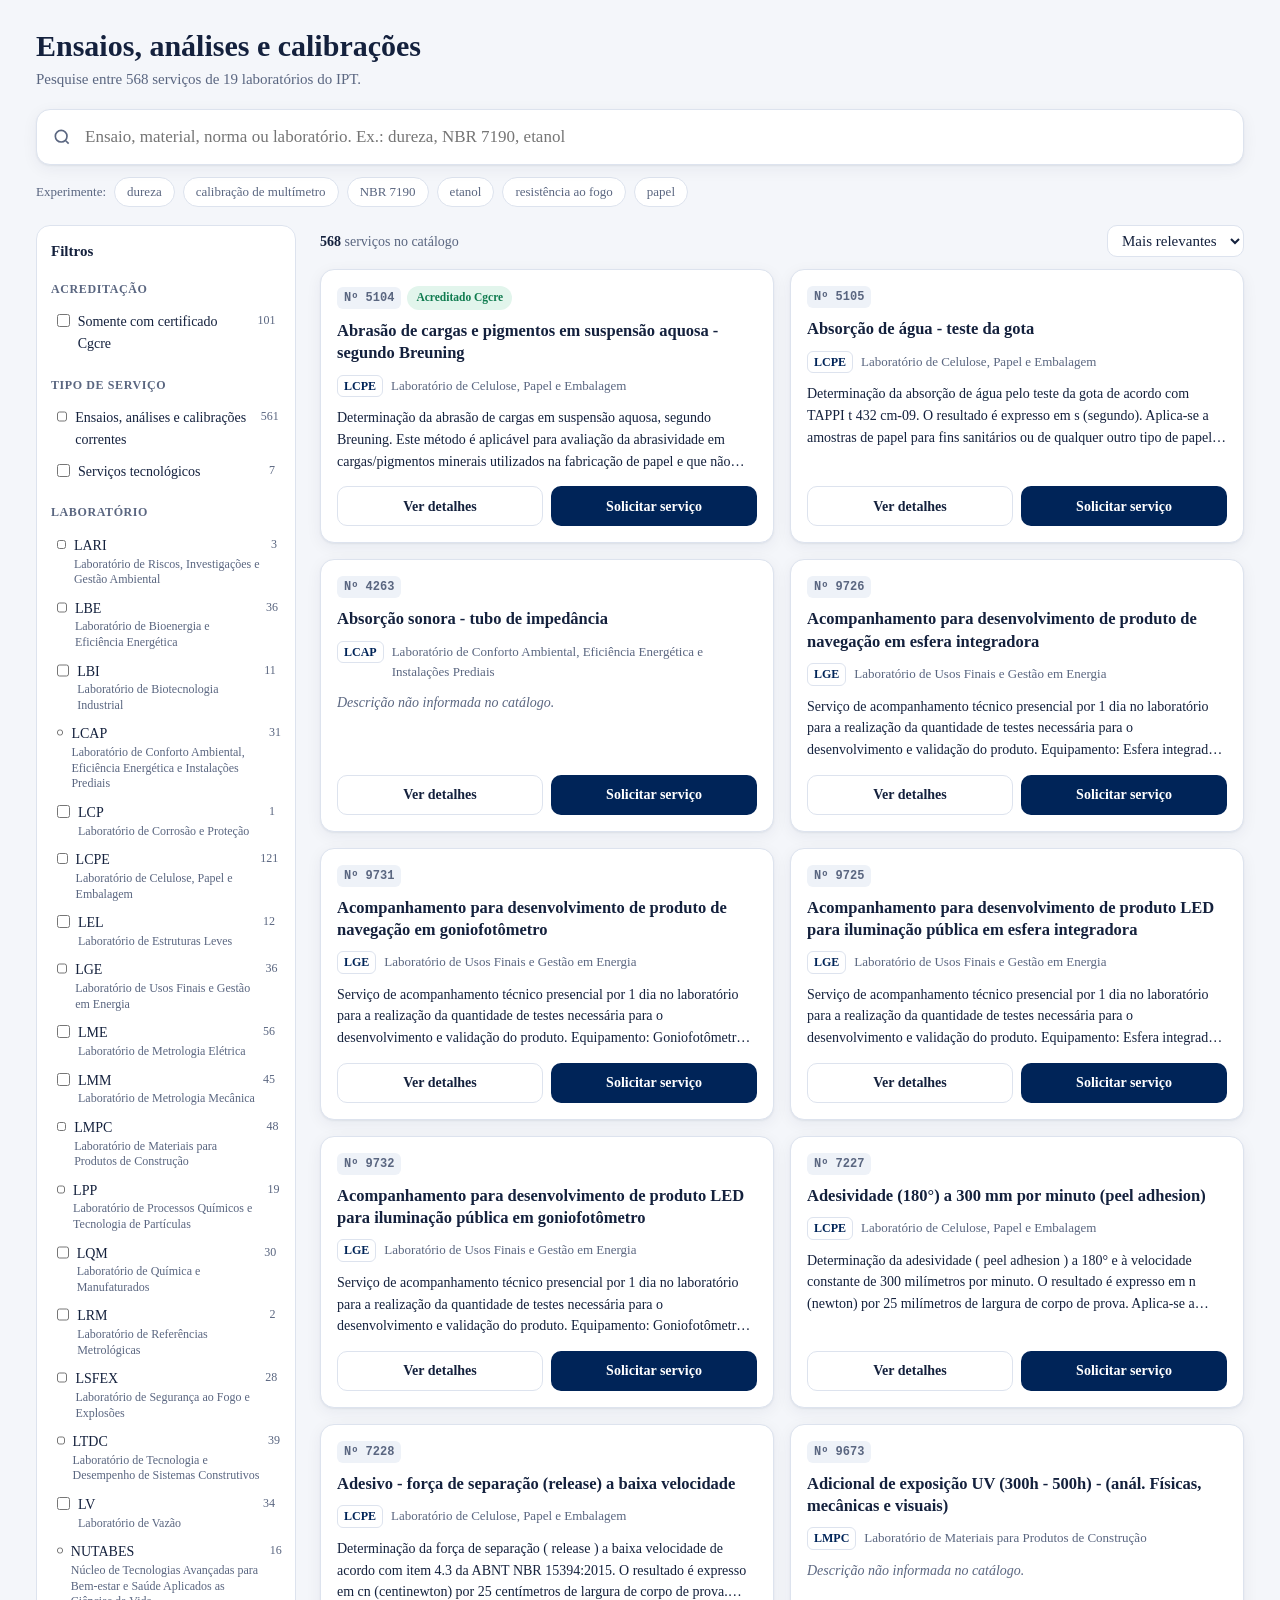
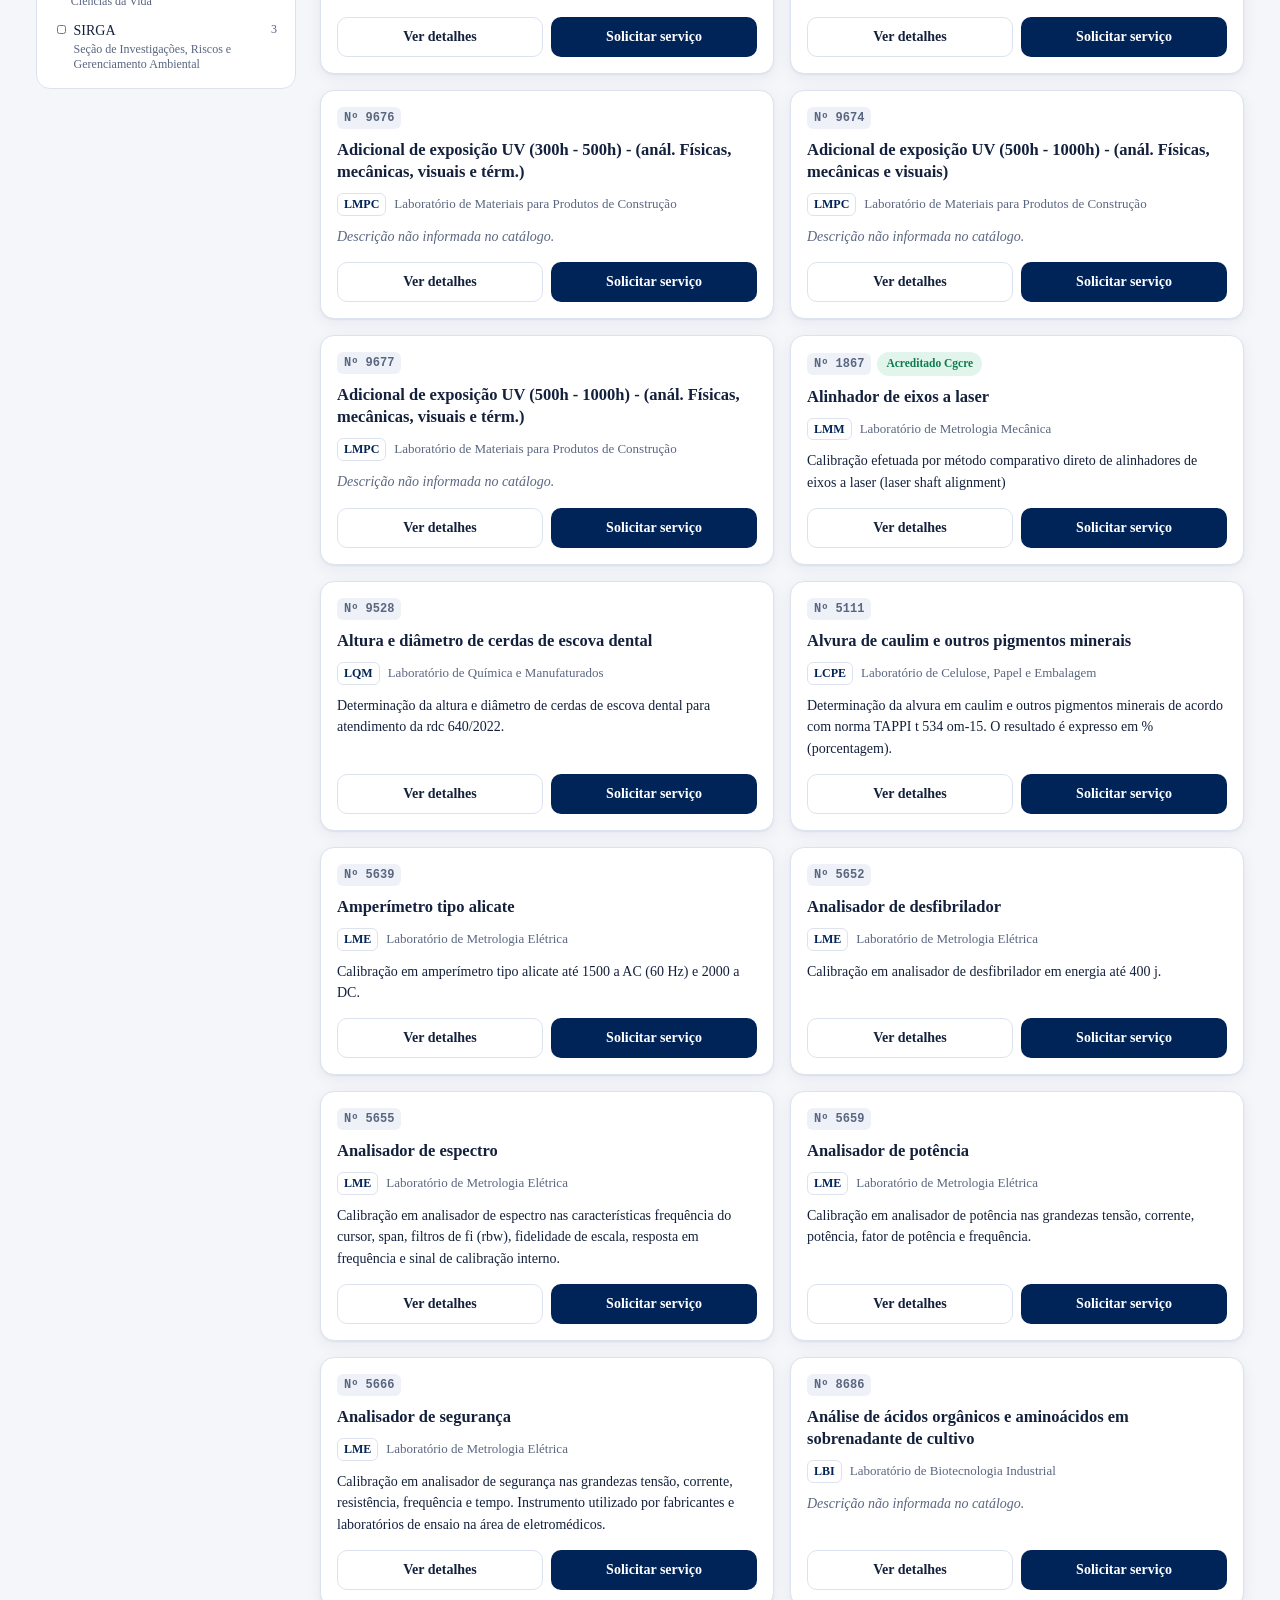
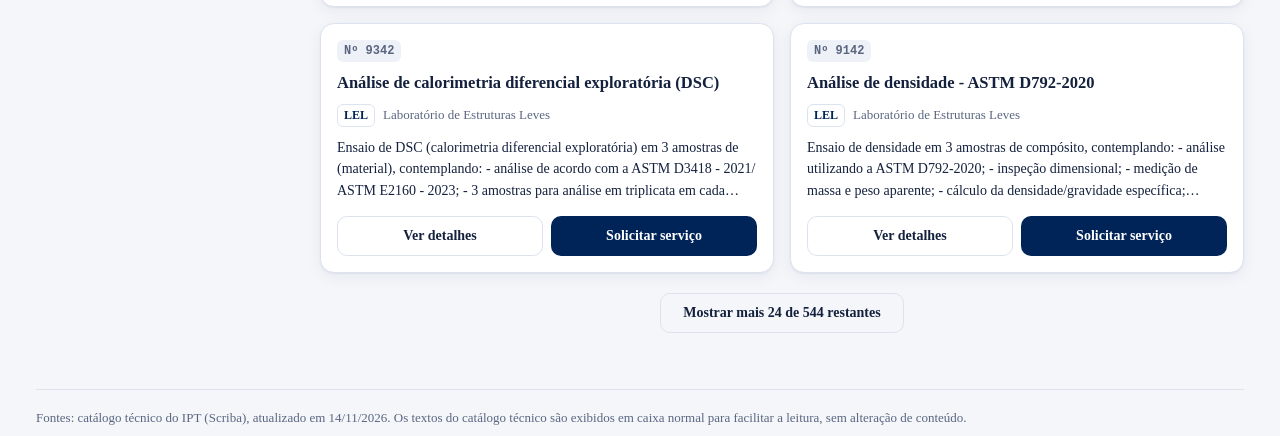
==== commit 022fd53b: "Busca unificada com produtos WooCommerce, painel e roteiro da loja-15 Plugin 1.1.0: produtos da loja" ====
--- a/loja-ipt-busca/publicar/index.html
+++ b/loja-ipt-busca/publicar/index.html
@@ -146,6 +146,10 @@
 #busca-ipt .bi-norms span{font:600 12px/1.4 ui-monospace,SFMono-Regular,Menlo,Consolas,monospace;background:var(--surface-2);border-radius:6px;padding:2px 8px}
 #busca-ipt .bi-hint{font-size:12px;color:var(--muted)}
 #busca-ipt .bi-sr{position:absolute;width:1px;height:1px;overflow:hidden;clip:rect(0 0 0 0)}
+#busca-ipt .bi-badge.bi-compra{background:var(--accent-soft);color:var(--primary)}
+#busca-ipt .bi-badge.bi-solic{background:var(--surface-2);color:var(--muted);font-weight:600}
+#busca-ipt .bi-preco{margin:0;font-weight:700;font-size:16px;color:var(--text)}
+#busca-ipt [hidden]{display:none!important}
 </style>
 </head>
 <body>
@@ -171,6 +175,10 @@
           <summary>Filtros <span class="bi-hint" id="bi-factive"></span></summary>
           <h3>Acreditação</h3>
           <label class="bi-opt"><input type="checkbox" id="bi-fcgcre"><span class="bi-lbl">Somente com certificado Cgcre</span><span class="bi-n" id="bi-ncgcre"></span></label>
+          <div id="bi-gmod">
+          <h3>Modalidade</h3>
+          <div id="bi-fmod"></div>
+          </div>
           <h3>Tipo de serviço</h3>
           <div id="bi-ftipo"></div>
           <h3>Laboratório</h3>
@@ -205,18 +213,25 @@
 <script>
 /* Busca de Serviços IPT
    Catálogo de ensaios, análises e calibrações (origem: Scriba/Busca_EAC).
-   A marcação vive em #busca-ipt; os dados vêm de window.BUSCA_IPT_DADOS (embutidos)
-   ou do JSON indicado em data-dados no elemento #busca-ipt. */
+   A marcação vive em #busca-ipt. Catálogo técnico: window.BUSCA_IPT_DADOS (embutido) ou o JSON
+   indicado em data-dados. Produtos da loja (opcional): <script type="application/json" id="bi-produtos">
+   gerado pelo plugin WordPress, ou window.BUSCA_IPT_PRODUTOS. */
 (function(){
 "use strict";
 const RAIZ = document.getElementById('busca-ipt');
 if(!RAIZ) return;
-function iniciar(DADOS){
+function lerProdutos(){
+  const el = document.getElementById('bi-produtos');
+  if(el){ try{ const v = JSON.parse(el.textContent||'[]'); if(Array.isArray(v)) return v; }catch(e){ console.warn('Busca IPT: produtos inválidos', e); } }
+  return Array.isArray(window.BUSCA_IPT_PRODUTOS) ? window.BUSCA_IPT_PRODUTOS : [];
+}
+const PRODUTOS = lerProdutos();
+function iniciar(DADOS, semCatalogo){
 
 /* ---------- texto: normalização e caixa ---------- */
 const norm = s => (s||'').normalize('NFD').replace(/[̀-ͯ]/g,'').toLowerCase();
 const STOP = new Set('a o as os e de da do das dos em no na nos nas para por com sem ao aos um uma ou se que sob ate pelo pela pelos pelas sua seu suas seus via entre conforme'.split(' '));
-const SIGLAS = new Set(('ABNT NBR ISO ASTM IEC NM EN BS IPT CGCRE AGA UV AC DC CIE DIN IESNA LM CRL RBLE RBC CCA IRC TCC PCS DSC CCB CAL RTAC RTQ RTQAC HPLC TAPPI LED CISPR PTS PCI API RF MRPM NEA DN CUV TF FTIR FTP CMAR TRRF BSI PA CD IP EFT AM RLC TGA NT DMA JIS EAC CST RMN ANSI CEN NR TAG IA AWPA OM ICMS PFI PTB ND EMC INMETRO ABPM ANP ASME UL SAE OIML IPX IK TÜV NFPA UNE NEMA EPA OCDE OECD CONAMA ANVISA MAPA PBE ENCE IEEE GLP GNV BTU NOX SOX AEAC AEHC ABCP LCPE LTDC LMM LME LV LQM LBE LGE LBI LCAP LCP LEL LMPC LPP LRM LSFEX LARI SIRGA NUTABES ASTMD').split(' '));
+const SIGLAS = new Set(('ABNT NBR ISO ASTM IEC NM EN BS IPT CGCRE AGA UV AC DC CIE DIN IESNA LM CRL RBLE RBC CCA IRC TCC PCS DSC CCB CAL RTAC RTQ RTQAC HPLC TAPPI LED CISPR PTS PCI API RF MRPM NEA DN CUV TF FTIR FTP CMAR TRRF BSI PA CD IP EFT AM RLC TGA NT DMA JIS EAC CST RMN ANSI CEN NR TAG IA AWPA OM ICMS PFI PTB ND EMC INMETRO ABPM ANP ASME UL SAE OIML IPX IK TÜV NFPA UNE NEMA EPA OCDE OECD CONAMA ANVISA MAPA PBE ENCE IEEE GLP GNV BTU NOX SOX AEAC AEHC TOC COT ABCP LCPE LTDC LMM LME LV LQM LBE LGE LBI LCAP LCP LEL LMPC LPP LRM LSFEX LARI SIRGA NUTABES ASTMD').split(' '));
 const UNID = {KV:'kV',MM:'mm',KG:'kg',CM:'cm',KN:'kN',GHZ:'GHz',HZ:'Hz',KHZ:'kHz',MHZ:'MHz',KPA:'kPa',MPA:'MPa',MG:'mg',MJ:'MJ',ML:'mL',PH:'pH',RPM:'rpm',KW:'kW',KWH:'kWh',MW:'MW',VA:'VA',KVA:'kVA',LUX:'lux'};
 const PROPRIOS = new Set('janka rockwell brinell vickers shore breuning karl fischer cobb bekk klemm taber jokro pitot coriolis kjeldahl charpy izod los angeles abrams mullen schopper elmendorf gurley sheffield bendtsen martindale wyzenbeek venturi pfi'.split(' '));
 function caso(s, titulo){
@@ -245,10 +260,24 @@
 const tokens = s => norm(s).split(/[^a-z0-9]+/).filter(Boolean);
 
 /* ---------- índice ---------- */
-const S = DADOS.servicos.map(s=>{
+const TIPO_LOJA = 'Itens da Loja IPT';
+const P = PRODUTOS.map(p=>{
+  const cats = (p.categorias||[]).filter(Boolean), tags = (p.tags||[]).filter(Boolean);
+  const o = {
+    fonte:'loja', mod: p.compra ? 'compra' : 'solicitacao', registro:null, id:p.id,
+    tipo_servico: TIPO_LOJA, nome:p.nome||'', descricao:p.descricao||'', palavras_chave:[...cats,...tags],
+    laboratorios:[], certificados_cgcre:[], contato:{url:p.url}, url:p.url, preco:p.preco||'',
+    carrinho:p.carrinho||'', compra:!!p.compra, sku:p.sku||'', categorias:cats,
+    nomeV:p.nome||'', descV:p.descricao||'', kwV:cats, labsV:[], cgcre:false,
+  };
+  o.tNome = tokens(o.nome); o.tKw = tokens([...cats,...tags,o.sku].join(' ')); o.tDesc = tokens(o.descricao);
+  o.tLab = tokens(cats.join(' ')); o.fNome = norm(o.nome); o.fAll = norm([o.nome,o.descricao,cats.join(' '),tags.join(' ')].join(' '));
+  return o;
+});
+const SC = DADOS.servicos.map(s=>{
   const lab = s.laboratorios;
   const o = {
-    ...s,
+    ...s, fonte:'scriba', mod:'solicitacao',
     nomeV: caso(s.nome),
     descV: caso(s.descricao||''),
     kwV: s.palavras_chave.map(k=>caso(k)),
@@ -260,11 +289,13 @@
   o.fNome = norm(s.nome); o.fAll = norm([s.nome,s.descricao,s.palavras_chave.join(' ')].join(' '));
   return o;
 });
+const S = [...P, ...SC];
 const VOCAB = new Set(); S.forEach(s=>[s.tNome,s.tKw,s.tDesc,s.tLab].forEach(a=>a.forEach(t=>VOCAB.add(t))));
 const VOCARR = [...VOCAB];
 const USE = DADOS.use.map(u=>({termo:u.termo, use:u.use, n:norm(u.termo), nu:norm(u.use)}));
 const LABS = (()=>{const m=new Map();S.forEach(s=>s.labsV.forEach(l=>{if(!m.has(l.sigla))m.set(l.sigla,l.nome)}));return [...m].sort((a,b)=>a[0].localeCompare(b[0]))})();
-const TIPOS = [...new Set(S.map(s=>s.tipo_servico))];
+const TIPOS = [...new Set(SC.map(s=>s.tipo_servico))].concat(P.length?[TIPO_LOJA]:[]);
+const MODS = [['compra','Compra direta','Preço definido, compra imediata'],['solicitacao','Solicitação de serviço','Avaliação técnica e orçamento']];
 
 function lev(a,b,max){
   if(Math.abs(a.length-b.length)>max) return max+1;
@@ -316,6 +347,7 @@
   for(const {t,vs} of a.termos){
     let sc=0;
     if(/^\d+$/.test(t) && String(s.registro)===t) sc=100;
+    if(s.sku && norm(s.sku)===t) sc=100;
     for(const v of vs){
       if(casa(s.tNome,v)) sc=Math.max(sc, s.tNome.includes(v)?14:10);
       if(casa(s.tKw,v)) sc=Math.max(sc, 7);
@@ -326,6 +358,7 @@
   }
   if(a.termos.length && !hit) return 0;
   if(s.tNome.length && a.termos.length && a.termos.every(({vs})=>vs.some(v=>casa(s.tNome,v)))) score+=8;
+  if(score && s.fonte==='loja') score+=4;  // itens da loja têm ação imediata
   return score;
 }
 function sinonimos(qn){
@@ -335,7 +368,8 @@
 }
 
 /* ---------- estado ---------- */
-const st = {q:'', labs:new Set(), tipos:new Set(), cgcre:false, sort:'rel', shown:24, ou:false};
+const st = {q:'', labs:new Set(), tipos:new Set(), mods:new Set(), cgcre:false, sort:'rel', shown:24, ou:false};
+const CHAVES_URL = ['q','lab','tipo','mod','cgcre','ordem','servico'];
 const $ = id => document.getElementById('bi-'+id);
 function lerURL(){
   try{
@@ -343,16 +377,18 @@
     st.q = p.get('q')||''; st.cgcre = p.get('cgcre')==='1'; st.sort = p.get('ordem')||'rel';
     (p.get('lab')||'').split(',').filter(Boolean).forEach(x=>st.labs.add(x));
     (p.get('tipo')||'').split(',').filter(Boolean).forEach(x=>st.tipos.add(x));
+    (p.get('mod')||'').split(',').filter(x=>x==='compra'||x==='solicitacao').forEach(x=>st.mods.add(x));
     return p.get('servico');
   }catch(e){return null}
 }
 function gravarURL(servico){
   try{
     const p = new URLSearchParams(location.search);
-    ['q','lab','tipo','cgcre','ordem','servico'].forEach(k=>p.delete(k));
+    CHAVES_URL.forEach(k=>p.delete(k));
     if(st.q) p.set('q',st.q);
     if(st.labs.size) p.set('lab',[...st.labs].join(','));
     if(st.tipos.size) p.set('tipo',[...st.tipos].join(','));
+    if(st.mods.size) p.set('mod',[...st.mods].join(','));
     if(st.cgcre) p.set('cgcre','1');
     if(st.sort!=='rel') p.set('ordem',st.sort);
     if(servico) p.set('servico',servico);
@@ -369,6 +405,7 @@
   const a = analisar(q, syn.length>0);
   const vazio = !a.frases.length && !a.termos.length;
   let pontos = new Map(), modo='e', notas=[], extras=[];
+  if(semCatalogo) notas.push('O catálogo técnico está temporariamente indisponível. Mostrando apenas os itens da Loja IPT.');
   if(!vazio){
     S.forEach(s=>{const p=pontuar(s,a,'e'); if(p) pontos.set(s,p)});
     syn.forEach(u=>{
@@ -380,32 +417,56 @@
     if(!pontos.size && a.termos.length>1){
       modo='ou';
       S.forEach(s=>{const p=pontuar(s,a,'ou'); if(p) pontos.set(s,p)});
-      if(pontos.size) notas.push('Nenhum serviço contém todos os termos. Mostrando os que contêm pelo menos um deles.');
+      if(pontos.size) notas.push('Nenhum resultado contém todos os termos. Mostrando os que contêm pelo menos um deles.');
     }
     if(a.corrigidos.length) notas.push('Buscando por '+a.corrigidos.map(([o,c])=>'<strong>'+esc(c)+'</strong> em vez de “'+esc(o)+'”').join(', ')+'.');
   }
   const base = vazio ? S.slice() : [...pontos.keys()];
   const passa = (s,ignorar) => (ignorar==='lab'||!st.labs.size||s.laboratorios.some(l=>st.labs.has(l.sigla)))
-    && (ignorar==='tipo'||!st.tipos.size||st.tipos.has(s.tipo_servico)) && (ignorar==='cgcre'||!st.cgcre||s.cgcre);
-  const cont = {lab:new Map(), tipo:new Map(), cgcre:0};
+    && (ignorar==='tipo'||!st.tipos.size||st.tipos.has(s.tipo_servico)) && (ignorar==='cgcre'||!st.cgcre||s.cgcre)
+    && (ignorar==='mod'||!st.mods.size||st.mods.has(s.mod));
+  const cont = {lab:new Map(), tipo:new Map(), mod:new Map(), cgcre:0};
   base.forEach(s=>{
     if(passa(s,'lab')) s.laboratorios.forEach(l=>cont.lab.set(l.sigla,(cont.lab.get(l.sigla)||0)+1));
     if(passa(s,'tipo')) cont.tipo.set(s.tipo_servico,(cont.tipo.get(s.tipo_servico)||0)+1);
     if(passa(s,'cgcre') && s.cgcre) cont.cgcre++;
+    if(passa(s,'mod')) cont.mod.set(s.mod,(cont.mod.get(s.mod)||0)+1);
   });
   let lista = base.filter(s=>passa(s));
   const chave=s=>s.nomeV.replace(/^[^\p{L}]+/u,'');
   const porNome=(x,y)=>chave(x).localeCompare(chave(y),'pt');
+  const lojaAntes=(x,y)=>(y.fonte==='loja')-(x.fonte==='loja');
   if(st.sort==='nome') lista.sort(porNome);
-  else if(st.sort==='cod') lista.sort((x,y)=>x.registro-y.registro);
-  else lista.sort(vazio?porNome:((x,y)=>pontos.get(y)-pontos.get(x)||porNome(x,y)));
+  else if(st.sort==='cod') lista.sort((x,y)=>(x.registro??1e9)-(y.registro??1e9)||porNome(x,y));
+  else lista.sort(vazio?((x,y)=>lojaAntes(x,y)||porNome(x,y)):((x,y)=>pontos.get(y)-pontos.get(x)||porNome(x,y)));
   const termosMarca = [...new Set([...a.termos.concat(extras).flatMap(x=>x.vs), ...a.frases.flatMap(f=>tokens(f))])].filter(v=>v.length>=2 && !STOP.has(v));
   ultimo = {lista, termosMarca};
   render(lista, cont, notas, vazio, termosMarca);
 }
 
 /* ---------- render ---------- */
+function cardLoja(s,tm){
+  const selo = s.compra ? '<span class="bi-badge bi-compra">Compra direta</span>' : '<span class="bi-badge bi-solic">Solicitação de serviço</span>';
+  const onde = s.categorias.length ? `<div class="bi-lab"><span>${marcar(s.categorias.join(' · '),tm)}</span></div>` : '';
+  const desc = s.descV ? `<p class="bi-desc">${marcar(s.descV,tm)}</p>` : '';
+  const preco = s.compra && s.preco ? `<p class="bi-preco">${esc(s.preco)}</p>` : '';
+  const acao = s.compra
+    ? (s.carrinho ? `<a class="bi-btn bi-pri" href="${esc(s.carrinho)}">Adicionar ao carrinho</a>` : `<a class="bi-btn bi-pri" href="${esc(s.url)}">Ver opções</a>`)
+    : `<a class="bi-btn bi-pri" href="${esc(s.url)}">Solicitar orçamento</a>`;
+  return `<article class="bi-card bi-card-loja">
+    <div class="bi-meta"><span class="bi-code">Loja IPT</span>${selo}</div>
+    <h2>${marcar(s.nomeV,tm)}</h2>
+    ${onde}
+    ${desc}
+    ${preco}
+    <div class="bi-actions">
+      <a class="bi-btn bi-sec" href="${esc(s.url)}">Ver detalhes</a>
+      ${acao}
+    </div>
+  </article>`;
+}
 function card(s,tm){
+  if(s.fonte==='loja') return cardLoja(s,tm);
   const desc = s.descV ? `<p class="bi-desc">${marcar(s.descV,tm)}</p>` : `<p class="bi-desc bi-none">Descrição não informada no catálogo.</p>`;
   const kws = s.kwV.length ? `<div class="bi-kw">${s.kwV.slice(0,4).map(k=>`<span>${marcar(k,tm)}</span>`).join('')}</div>` : '';
   const labs = s.labsV.map(l=>`<div class="bi-lab"><span class="bi-sigla">${esc(l.sigla)}</span><span>${marcar(l.nome,tm)}</span></div>`).join('');
@@ -433,21 +494,24 @@
 }
 function render(lista, cont, notas, vazio, tm){
   const n = lista.length;
-  $('count').innerHTML = vazio && !st.labs.size && !st.tipos.size && !st.cgcre
-    ? `<strong>${n}</strong> serviços no catálogo`
-    : `<strong>${n}</strong> ${n===1?'serviço encontrado':'serviços encontrados'}${st.q.trim()?` para “${esc(st.q.trim())}”`:''}`;
+  const semFiltro = vazio && !st.labs.size && !st.tipos.size && !st.mods.size && !st.cgcre;
+  $('count').innerHTML = semFiltro
+    ? (P.length && SC.length ? `<strong>${n}</strong> itens: ${SC.length} serviços do catálogo técnico e ${P.length} da Loja IPT`
+       : P.length ? `<strong>${n}</strong> itens da Loja IPT` : `<strong>${n}</strong> serviços no catálogo`)
+    : `<strong>${n}</strong> ${n===1?'resultado':'resultados'}${st.q.trim()?` para “${esc(st.q.trim())}”`:''}`;
   $('notices').innerHTML = notas.map(t=>`<div class="bi-notice">${t}</div>`).join('');
   $('grid').innerHTML = lista.slice(0,st.shown).map(s=>card(s,tm)).join('');
   $('more').innerHTML = n>st.shown ? `<button class="bi-btn bi-sec" type="button" id="bi-maisbtn">Mostrar mais ${Math.min(24,n-st.shown)} de ${n-st.shown} restantes</button>` : '';
   if(!n){
-    $('grid').innerHTML = `<div class="bi-empty" style="grid-column:1/-1"><h2>Nenhum serviço encontrado</h2>
+    $('grid').innerHTML = `<div class="bi-empty" style="grid-column:1/-1"><h2>Nenhum resultado encontrado</h2>
       <p>Tente outra palavra, use o singular ou remova filtros. Alguns laboratórios atendem demandas que não estão neste catálogo.</p>
       <p><a class="bi-btn bi-pri" style="display:inline-flex;padding:0 18px" href="https://ipt.br/contato" target="_blank" rel="noopener">Falar com o IPT</a></p></div>`;
   }
   opcoes($('flab'), LABS.map(([sg,nm])=>[sg,sg,nm]), st.labs, cont.lab, 'lab');
   opcoes($('ftipo'), TIPOS.map(t=>[t,t]), st.tipos, cont.tipo, 'tipo');
+  if(P.length) opcoes($('fmod'), MODS, st.mods, cont.mod, 'mod');
   $('fcgcre').checked = st.cgcre; $('ncgcre').textContent = cont.cgcre;
-  const nf = st.labs.size+st.tipos.size+(st.cgcre?1:0);
+  const nf = st.labs.size+st.tipos.size+st.mods.size+(st.cgcre?1:0);
   $('factive').textContent = nf ? nf+(nf===1?' ativo':' ativos') : '';
   $('freset').style.display = nf ? '' : 'none';
   $('clear').style.display = st.q ? 'block' : 'none';
@@ -490,10 +554,10 @@
 $('clear').addEventListener('click', ()=>{ st.q=''; $('q').value=''; st.shown=24; buscar(); gravarURL(); $('q').focus(); });
 $('sort').addEventListener('change', e=>{ st.sort=e.target.value; buscar(); gravarURL(); });
 $('fcgcre').addEventListener('change', e=>{ st.cgcre=e.target.checked; st.shown=24; buscar(); gravarURL(); });
-$('freset').addEventListener('click', ()=>{ st.labs.clear(); st.tipos.clear(); st.cgcre=false; st.shown=24; buscar(); gravarURL(); });
+$('freset').addEventListener('click', ()=>{ st.labs.clear(); st.tipos.clear(); st.mods.clear(); st.cgcre=false; st.shown=24; buscar(); gravarURL(); });
 RAIZ.addEventListener('change', e=>{
   const f=e.target.dataset.f; if(!f) return;
-  const set = f==='lab'?st.labs:st.tipos;
+  const set = f==='lab'?st.labs:(f==='mod'?st.mods:st.tipos);
   e.target.checked?set.add(e.target.value):set.delete(e.target.value);
   st.shown=24; buscar(); gravarURL();
 });
@@ -502,7 +566,7 @@
   if(e.target.closest('[data-close]')){$('dlg').close();return}
   const c=e.target.closest('[data-copy]');
   if(c){
-    let url=location.href; try{const u=new URL(location.href);['q','lab','tipo','cgcre','ordem'].forEach(k=>u.searchParams.delete(k));u.searchParams.set('servico',c.dataset.copy);url=u.href}catch(_){}
+    let url=location.href; try{const u=new URL(location.href);CHAVES_URL.forEach(k=>u.searchParams.delete(k));u.searchParams.set('servico',c.dataset.copy);url=u.href}catch(_){}
     const ok=()=>{c.textContent='Link copiado'};
     try{navigator.clipboard.writeText(url).then(ok,()=>{c.textContent=url})}catch(_){c.textContent=url}
     return;
@@ -518,20 +582,27 @@
 ['dureza','calibração de multímetro','NBR 7190','etanol','resistência ao fogo','papel'].forEach(x=>{
   const b=document.createElement('button'); b.type='button'; b.className='bi-chip'; b.dataset.ex=x; b.textContent=x; $('examples').appendChild(b);
 });
-const m = DADOS.meta;
-if(!$('sub').dataset.fixo) $('sub').textContent = `Pesquise entre ${m.servicos_unicos} serviços de ${m.laboratorios} laboratórios do IPT.`;
-$('foot').innerHTML = `Protótipo. Dados do catálogo público do Scriba (Busca_EAC), coletados em ${m.coletado_em.split('-').reverse().join('/')}. Textos convertidos da caixa alta para leitura; o conteúdo é o original.`;
+const m = DADOS.meta || {};
+if(!P.length) { const g=$('gmod'); if(g) g.hidden=true; }
+if(!$('sub').dataset.fixo) $('sub').textContent = SC.length
+  ? `Pesquise entre ${m.servicos_unicos} serviços de ${m.laboratorios} laboratórios do IPT${P.length?` e ${P.length} itens da Loja IPT`:''}.`
+  : `Pesquise entre ${P.length} itens da Loja IPT.`;
+const data = m.coletado_em ? m.coletado_em.split('-').reverse().join('/') : '';
+$('foot').textContent = `Fontes: catálogo técnico do IPT (Scriba)${data?`, atualizado em ${data}`:''}${P.length?', e produtos da Loja IPT':''}. Os textos do catálogo técnico são exibidos em caixa normal para facilitar a leitura, sem alteração de conteúdo.`;
 const servicoURL = lerURL();
 $('q').value = st.q;
 buscar();
 if(servicoURL) detalhes(servicoURL);
-window.BUSCA_IPT = {servicos:S, buscar, analisar};
+window.BUSCA_IPT = {servicos:SC, produtos:P, todos:S, buscar, analisar};
 RAIZ.dataset.buscaPronta = '1';
 document.documentElement.dataset.buscaPronta = '1';
 }
 
 function falha(err){
   console.error('Busca IPT: falha ao carregar dados', err);
+  if(PRODUTOS.length && !RAIZ.dataset.buscaPronta){
+    try{ iniciar({meta:{servicos_unicos:0,laboratorios:0,coletado_em:''},servicos:[],use:[]}, true); return; }catch(e){ console.error(e); }
+  }
   const g = document.getElementById('bi-grid');
   if(g) g.innerHTML = '<div class="bi-empty" style="grid-column:1/-1"><h2>Não foi possível carregar o catálogo</h2><p>Tente novamente em alguns instantes ou <a href="https://ipt.br/contato" target="_blank" rel="noopener">fale com o IPT</a>.</p></div>';
 }
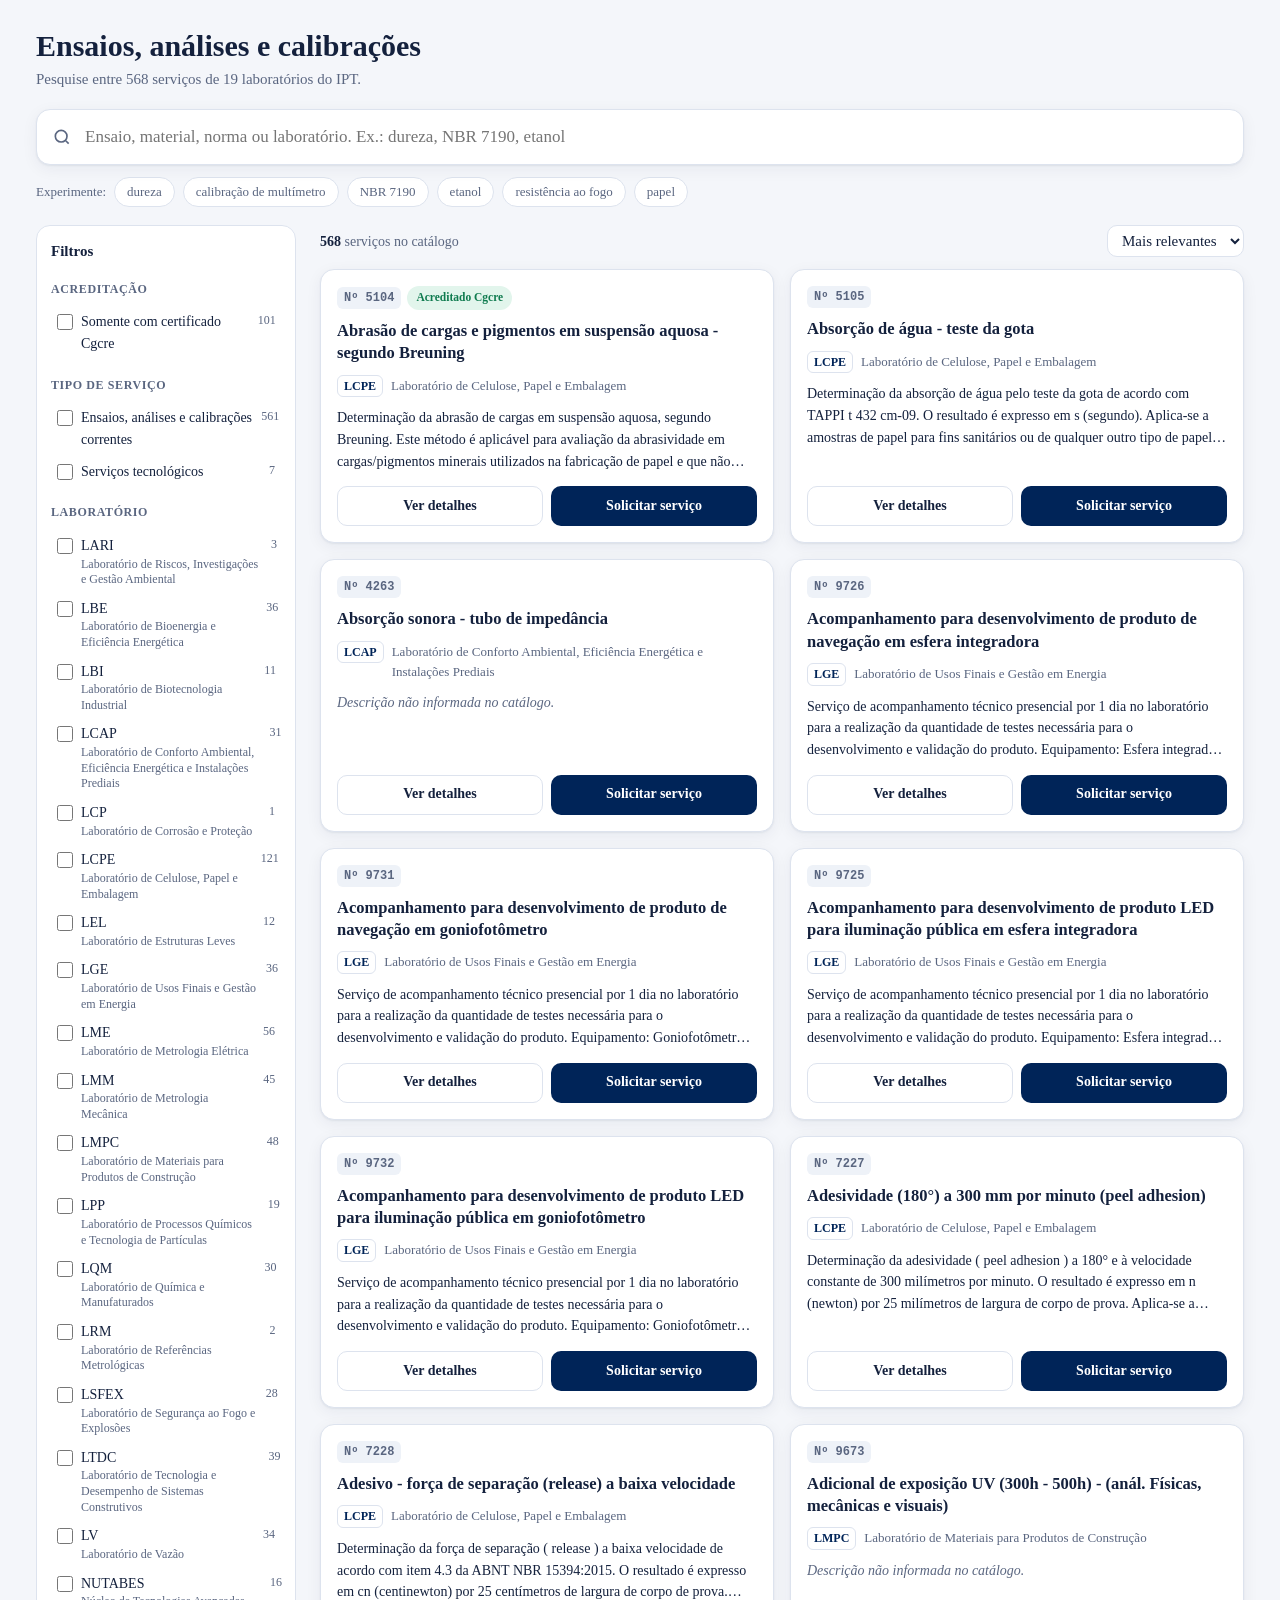
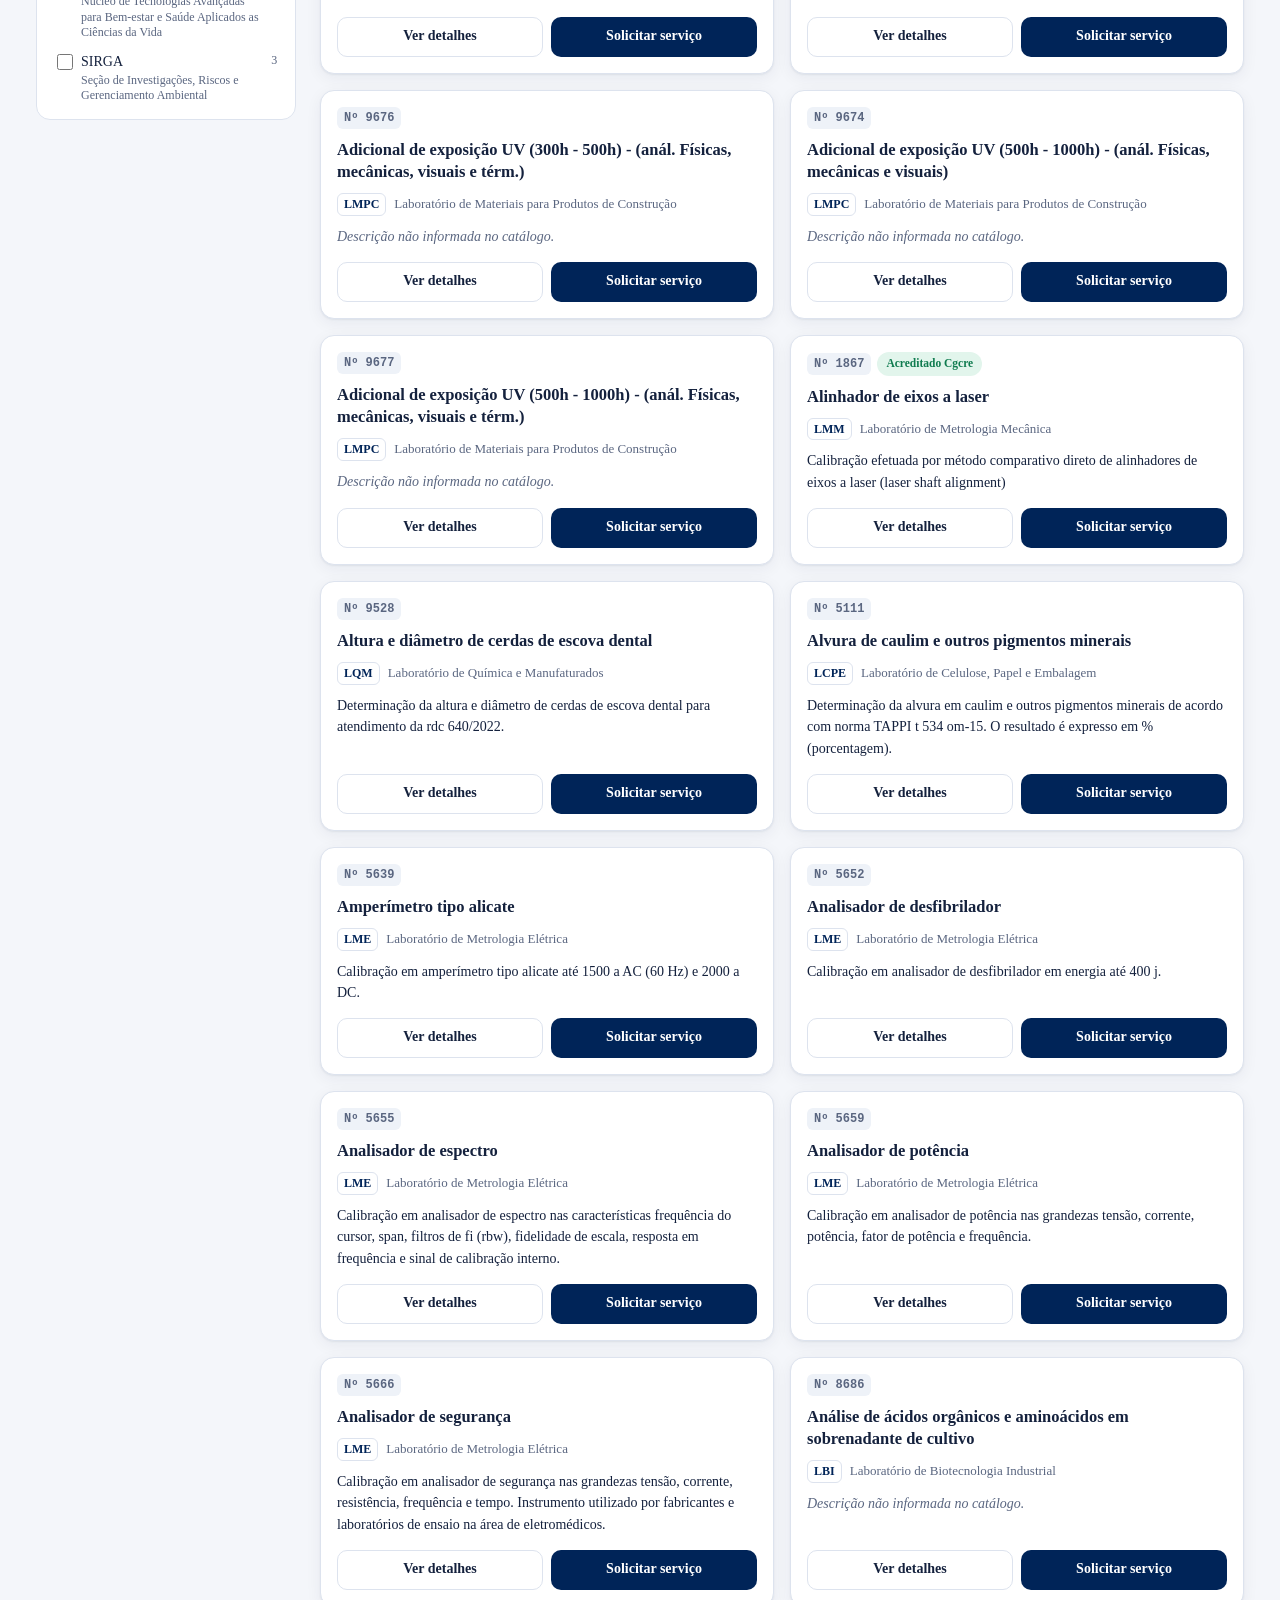
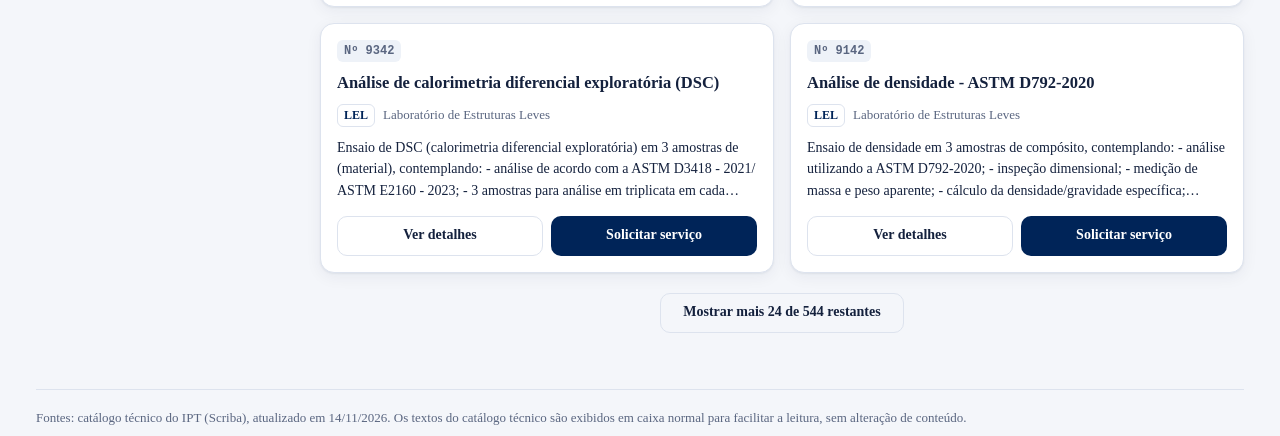
==== commit 628ccd13: "Adiciona visualização da loja após a implantação e corrige achados Imagem montada com o HTML, o tema" ====
--- a/loja-ipt-busca/publicar/index.html
+++ b/loja-ipt-busca/publicar/index.html
@@ -83,7 +83,7 @@
 #busca-ipt aside h3{font-size:12px;text-transform:uppercase;letter-spacing:.6px;color:var(--muted);margin:16px 0 8px}
 #busca-ipt .bi-opt{display:flex;align-items:flex-start;gap:8px;padding:5px 6px;border-radius:8px;cursor:pointer;font-size:14px}
 #busca-ipt .bi-opt:hover{background:var(--surface-2)}
-#busca-ipt .bi-opt input{margin-top:3px;accent-color:var(--accent)}
+#busca-ipt .bi-opt input{flex:none;width:16px;height:16px;margin-top:3px;accent-color:var(--accent)}
 #busca-ipt .bi-opt .bi-n{margin-left:auto;color:var(--muted);font-size:12px;font-variant-numeric:tabular-nums}
 #busca-ipt .bi-opt .bi-lbl{min-width:0}
 #busca-ipt .bi-opt .bi-lbl small{display:block;color:var(--muted);font-size:12px;line-height:1.3}
@@ -114,8 +114,8 @@
 #busca-ipt .bi-kw{display:flex;flex-wrap:wrap;gap:6px}
 #busca-ipt .bi-kw span{font-size:12px;color:var(--muted);background:var(--surface-2);border-radius:6px;padding:2px 8px}
 #busca-ipt .bi-actions{display:flex;gap:8px;margin-top:auto;padding-top:4px}
-#busca-ipt .bi-btn{flex:1;display:inline-flex;justify-content:center;align-items:center;gap:6px;height:40px;border-radius:10px;
-  font-weight:600;font-size:14px;text-decoration:none;cursor:pointer;border:1.5px solid transparent;white-space:nowrap}
+#busca-ipt .bi-btn{flex:1;display:inline-flex;justify-content:center;align-items:center;gap:6px;min-height:40px;border-radius:10px;
+  font-weight:600;font-size:14px;text-decoration:none;cursor:pointer;border:1.5px solid transparent;white-space:normal;text-align:center;line-height:1.2;padding:6px 10px}
 #busca-ipt .bi-btn.bi-sec{background:transparent;border-color:var(--line);color:var(--text)}
 #busca-ipt .bi-btn.bi-sec:hover{border-color:var(--accent)}
 #busca-ipt .bi-btn.bi-pri{background:var(--primary);color:var(--primary-ink)}
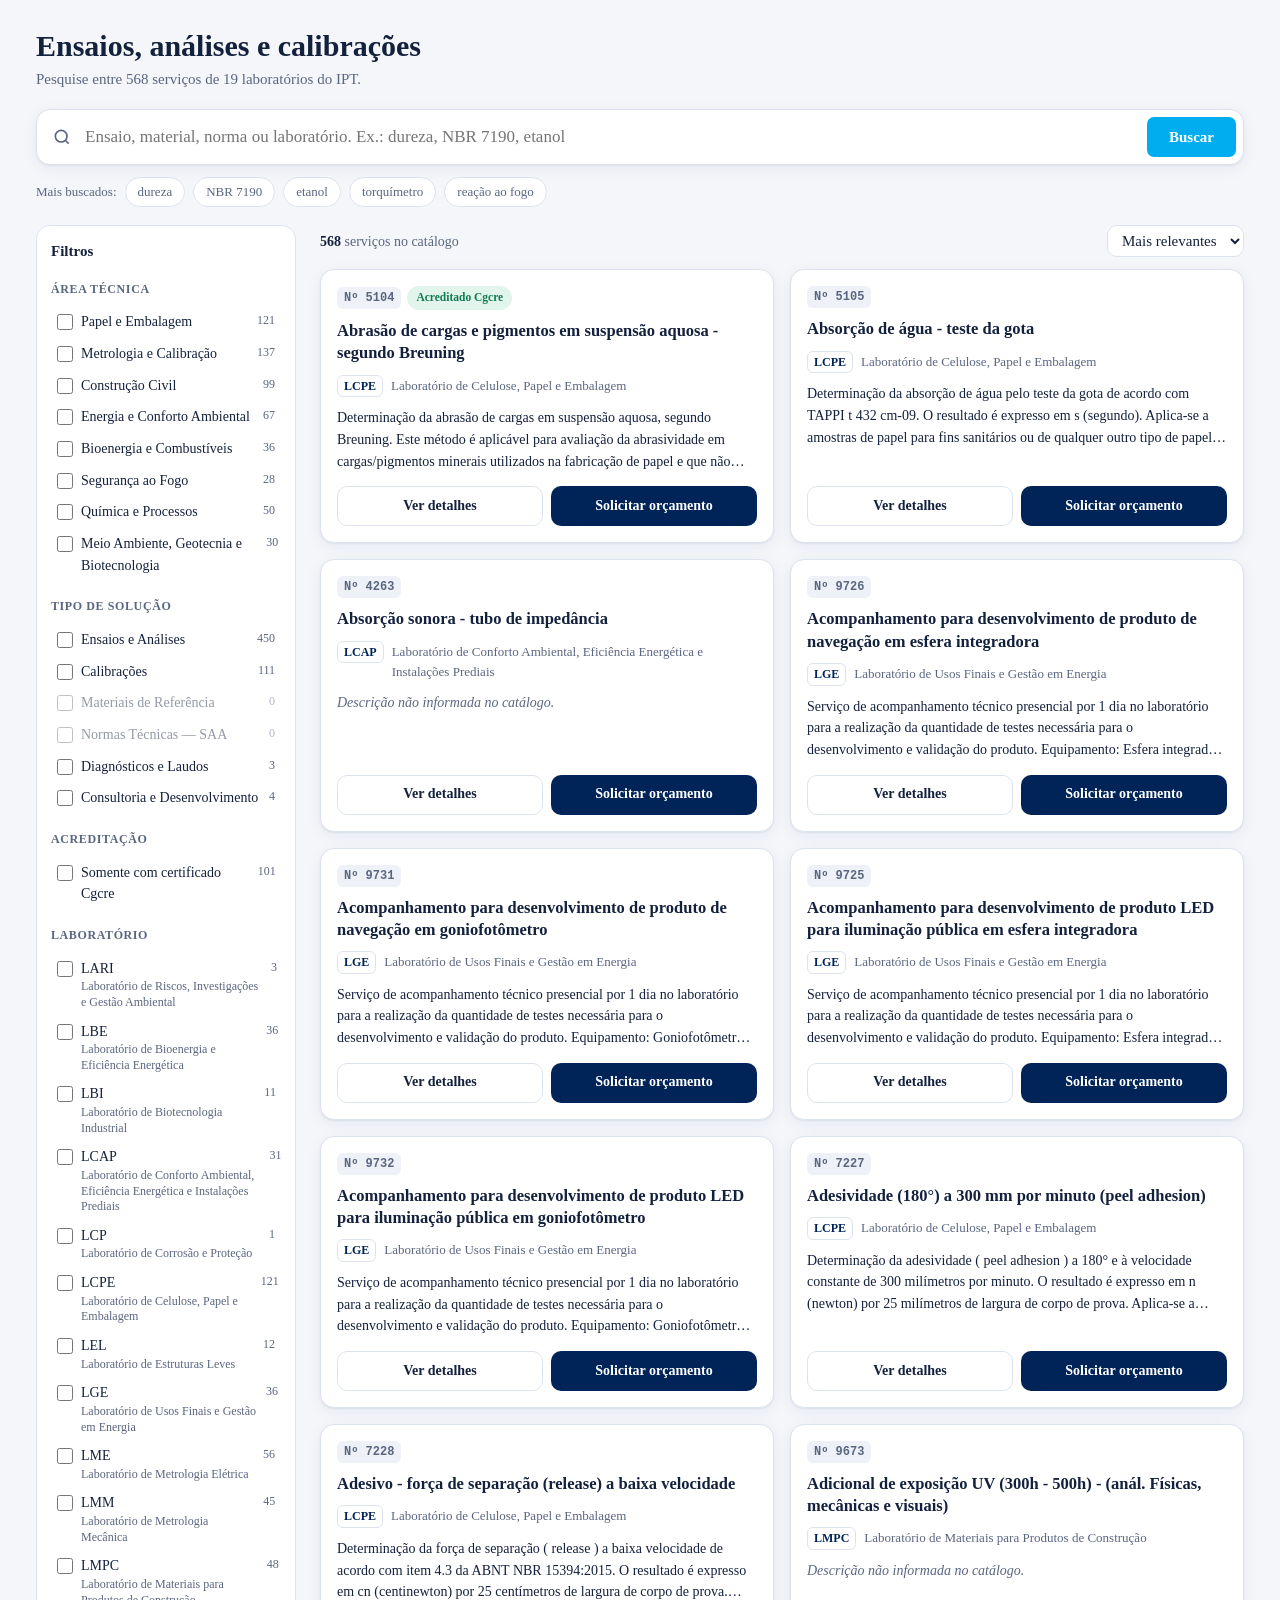
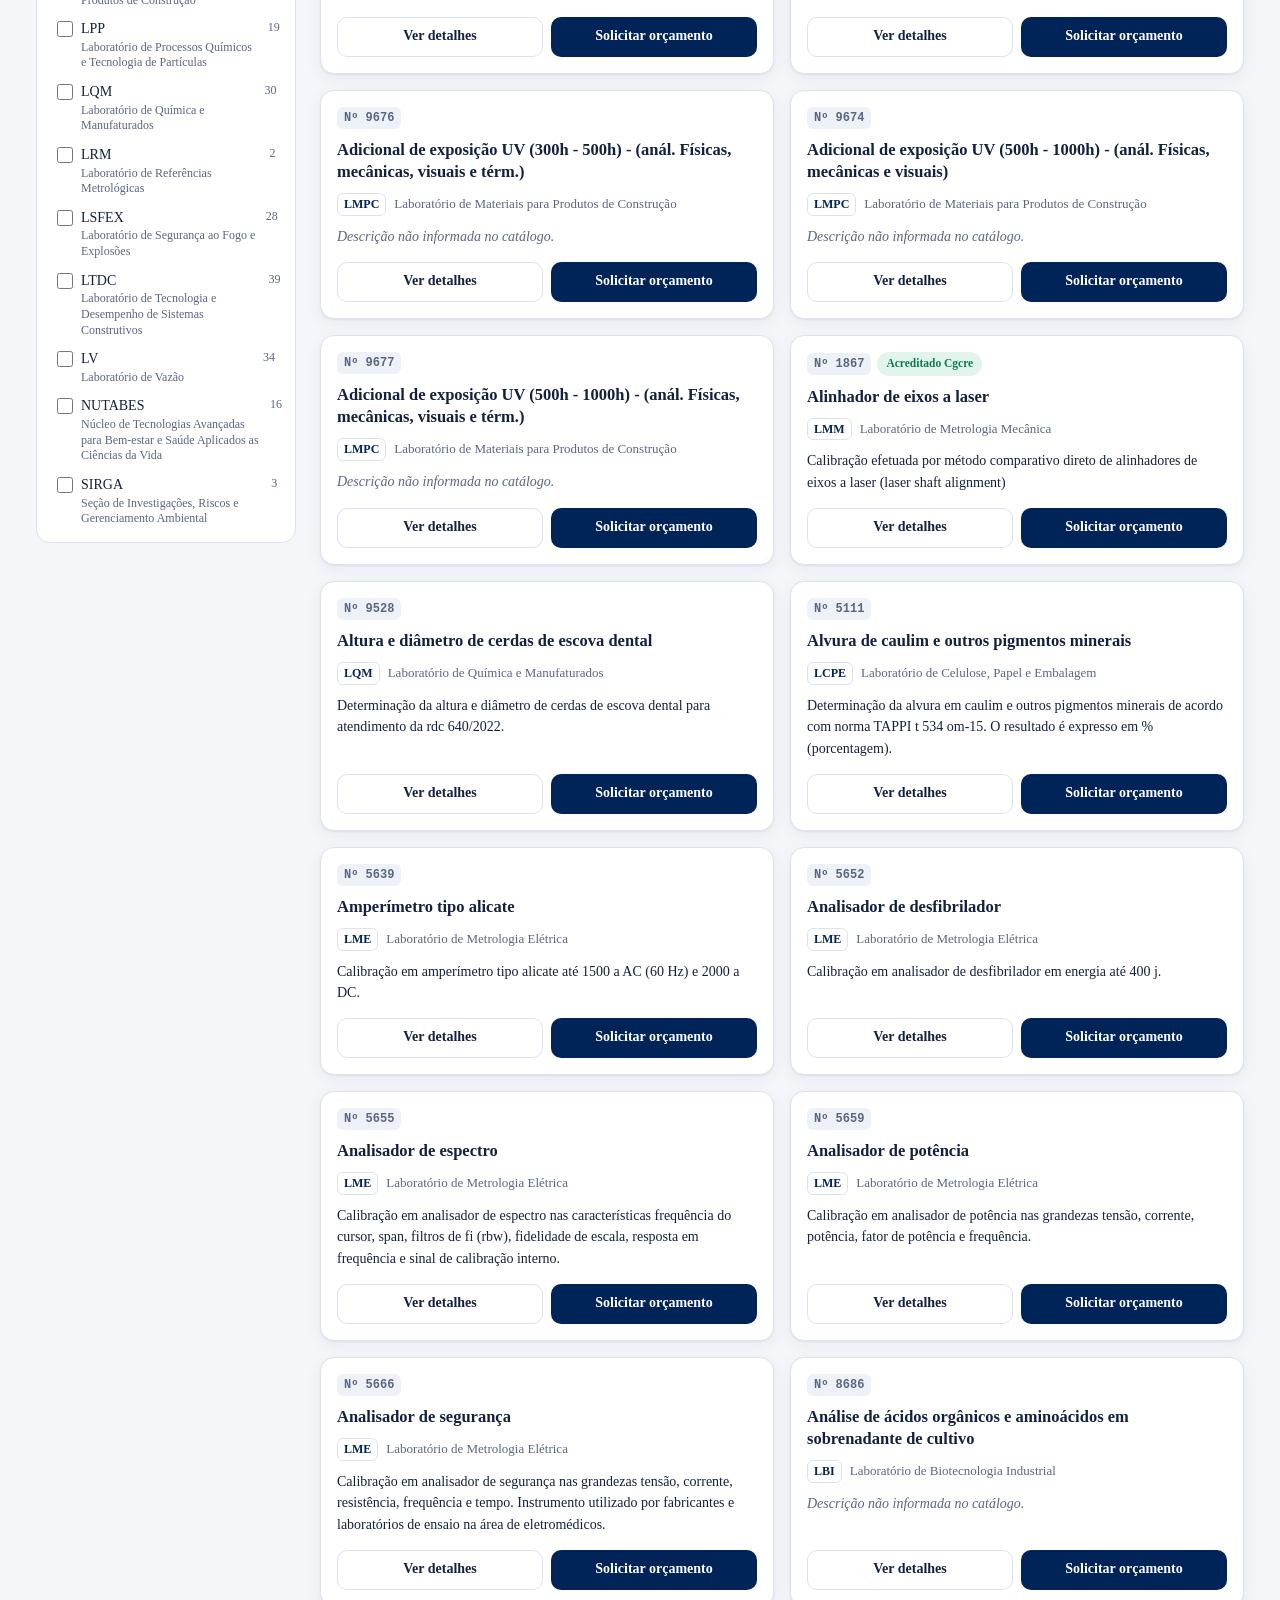
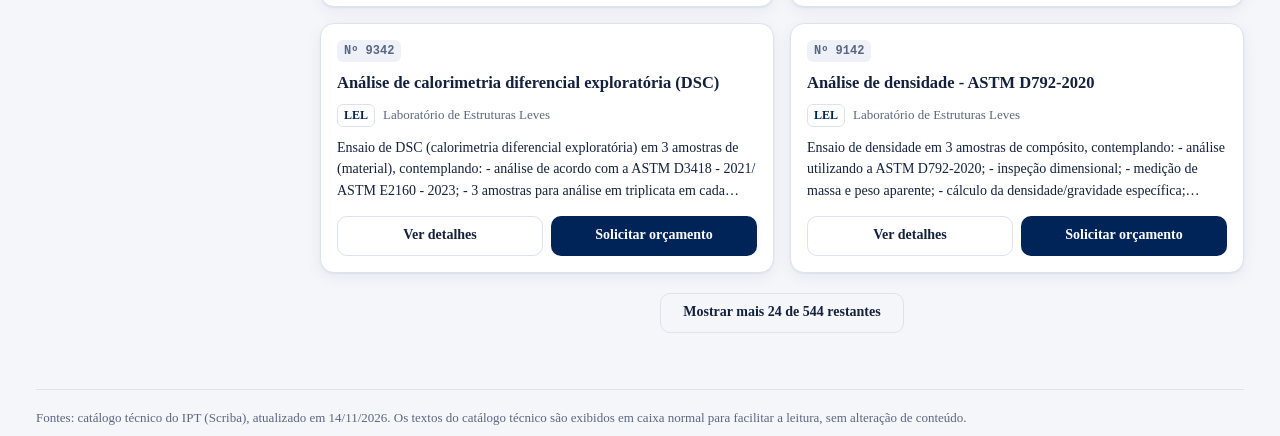
==== commit 3b4709bc: "Plugin 1.3.0: novo layout da loja-15 com áreas técnicas e categorias Seções da página como shortcode" ====
--- a/loja-ipt-busca/publicar/index.html
+++ b/loja-ipt-busca/publicar/index.html
@@ -150,37 +150,110 @@
 #busca-ipt .bi-badge.bi-solic{background:var(--surface-2);color:var(--muted);font-weight:600}
 #busca-ipt .bi-preco{margin:0;font-weight:700;font-size:16px;color:var(--text)}
 #busca-ipt [hidden]{display:none!important}
+#busca-ipt .bi-ativos{display:flex;flex-wrap:wrap;gap:8px;margin-bottom:12px}
+#busca-ipt .bi-tag{display:inline-flex;align-items:center;gap:6px;border:1px solid var(--accent);background:var(--accent-soft);color:var(--primary);border-radius:999px;padding:5px 12px;font-size:13px;font-weight:600;cursor:pointer;line-height:1.2}
+#busca-ipt .bi-tag span{font-size:11px;opacity:.75}
+#busca-ipt .bi-tag:hover{filter:brightness(.97)}
+#busca-ipt .bi-tag:focus-visible,#busca-ipt .bi-btn:focus-visible,#busca-ipt .bi-chip:focus-visible{outline:2px solid var(--accent);outline-offset:2px}
+.busca-ipt-ancora{scroll-margin-top:96px}
+
+/* ---------- caixa de busca com botão e sugestões ---------- */
+#busca-ipt .bi-sobre{display:none}
+#busca-ipt .bi-caixa{position:relative}
+#busca-ipt .bi-searchbox{display:flex;align-items:center}
+#busca-ipt .bi-searchbox input{padding-right:150px}
+#busca-ipt .bi-buscar{position:absolute;right:8px;top:50%;transform:translateY(-50%);height:40px;padding:0 22px;border-radius:7px;background:var(--accent);color:var(--primary-ink);font-weight:600;font-size:15px;cursor:pointer}
+#busca-ipt .bi-clear{right:118px}
+#busca-ipt .bi-sugestoes{margin-top:18px;background:#fff;color:#0f1d30;border-radius:12px;overflow:hidden;box-shadow:0 12px 32px rgba(4,14,30,.28);text-align:left}
+#busca-ipt .bi-sug-grupo{margin:0;padding:14px 18px 8px;font-size:11.5px;font-weight:600;letter-spacing:.12em;text-transform:uppercase;color:#59606d}
+#busca-ipt .bi-sug{display:flex;align-items:center;gap:14px;padding:10px 18px;cursor:pointer;border-top:1px solid #eef0f3}
+#busca-ipt .bi-sug-grupo + .bi-sug{border-top:0}
+#busca-ipt .bi-sug:hover,#busca-ipt .bi-sug-ativa{background:#eaf3fb}
+#busca-ipt .bi-sug-ic{flex:none;width:36px;height:36px;border-radius:7px;background:#eef0f3;display:flex;align-items:center;justify-content:center;color:#0f1d30;overflow:hidden}
+#busca-ipt .bi-sug-ic:not(.bi-sug-foto){background:#fff;border:1px solid #dfe0e4}
+#busca-ipt .bi-sug-ic img{width:100%;height:100%;object-fit:cover;display:block}
+#busca-ipt .bi-sug-txt{flex:1;min-width:0}
+#busca-ipt .bi-sug-txt b{display:block;font-weight:600;font-size:15px;line-height:1.35}
+#busca-ipt .bi-sug-txt small{display:block;color:#59606d;font-size:13px;line-height:1.4;white-space:nowrap;overflow:hidden;text-overflow:ellipsis}
+#busca-ipt .bi-sug-preco{flex:none;font-weight:700;font-size:15px;white-space:nowrap}
+#busca-ipt .bi-sug-cgcre{flex:none;font-size:12.5px;font-weight:500;color:#0f6b45;border:1px solid #a9d8c2;border-radius:999px;padding:3px 10px;white-space:nowrap}
+#busca-ipt .bi-sug-acao{flex:none;border:1px solid #d5d9df;border-radius:7px;padding:9px 14px;font-weight:600;font-size:13.5px;color:#0f1d30;text-decoration:none;white-space:nowrap;background:#fff}
+#busca-ipt .bi-sug-acao.bi-sug-pri{background:#0b1f3a;border-color:#0b1f3a;color:#fff}
+#busca-ipt .bi-sug-rodape{display:flex;justify-content:space-between;align-items:center;gap:8px 16px;flex-wrap:wrap;padding:12px 18px;background:#f6f7f9;border-top:1px solid #eef0f3;font-size:12.5px;color:#59606d}
+#busca-ipt .bi-sug-todos{font-weight:600;font-size:14.5px;color:#0f1d30;cursor:pointer;text-align:left}
+#busca-ipt .bi-sug-vazio{margin:0;padding:16px 18px;font-size:14.5px}
+#busca-ipt .bi-sug-link{color:#1f7fb8;font-weight:600;text-decoration:underline;cursor:pointer}
+@container busca (max-width:600px){
+  #busca-ipt .bi-sug{flex-wrap:wrap}
+  #busca-ipt .bi-sug-txt{flex-basis:calc(100% - 50px)}
+  #busca-ipt .bi-sug-preco,#busca-ipt .bi-sug-cgcre{margin-left:50px}
+  #busca-ipt .bi-sug-acao{margin-left:auto}
+  #busca-ipt .bi-sug-rodape span{display:none}
+  #busca-ipt .bi-searchbox input{padding-right:118px}
+  #busca-ipt .bi-buscar{padding:0 14px}
+  #busca-ipt .bi-clear{right:90px}
+}
+
+/* ---------- modo vitrine (seção escura da página da loja) ---------- */
+#busca-ipt[data-layout="vitrine"]{--fonte:"IBM Plex Sans",Arial,"Helvetica Neue",sans-serif;--primary:#0b1f3a;--primary-ink:#0b1f3a;--accent:#2a9fd8;--accent-soft:#e3f2fb;--bg:#f6f7f9;--text:#0f1d30;--muted:#59606d;--line:#dfe0e4;--radius:10px;background:transparent}
+#busca-ipt[data-layout="vitrine"] .bi-hero{background:#0b1f3a;color:#fff;padding:64px 0 60px}
+#busca-ipt[data-layout="vitrine"] .bi-sobre{display:block;margin:0 0 12px;font-size:12px;font-weight:600;letter-spacing:.14em;text-transform:uppercase;color:#7ac7eb}
+#busca-ipt[data-layout="vitrine"] .bi-hero .bi-titulo{color:#fff;font-size:clamp(28px,3.3vw,38px);font-weight:700;line-height:1.15;margin:0 0 14px;letter-spacing:-.01em}
+#busca-ipt[data-layout="vitrine"] #bi-sub{color:#c6d3e2;font-size:16px;line-height:1.65;margin:0 0 26px;max-width:720px}
+#busca-ipt[data-layout="vitrine"] .bi-caixa{max-width:704px}
+#busca-ipt[data-layout="vitrine"] .bi-searchbox input{height:56px;border:0;border-radius:10px;box-shadow:0 6px 24px rgba(0,0,0,.25);font-size:17px}
+#busca-ipt[data-layout="vitrine"] .bi-buscar{color:#0b1f3a}
+#busca-ipt[data-layout="vitrine"] .bi-examples{margin-top:22px;color:#c6d3e2;font-size:14px}
+#busca-ipt[data-layout="vitrine"] .bi-chip{background:transparent;border-color:rgba(214,228,242,.35);color:#e3ecf5;padding:7px 15px;font-size:14px}
+#busca-ipt[data-layout="vitrine"] .bi-chip:hover{border-color:#7ac7eb}
+#busca-ipt[data-layout="vitrine"] .bi-corpo{background:#f6f7f9;padding:36px 0 44px;scroll-margin-top:96px}
+#busca-ipt[data-layout="vitrine"] .bi-btn.bi-pri{color:#fff}
+#busca-ipt[data-layout="vitrine"] .bi-searchbox input{color:#0f1d30;background:#fff}
+#busca-ipt[data-layout="vitrine"] .bi-searchbox input::placeholder{color:#6b7380}
+#busca-ipt .bi-sugestoes .bi-sug-grupo,#busca-ipt .bi-sugestoes .bi-sug-vazio{margin:0}
+#busca-ipt .bi-sugestoes{color:#0f1d30}
 </style>
 </head>
 <body>
-<div id="busca-ipt" class="busca-ipt" data-dados="busca-servicos.json">
-<div class="bi-wrap">
-<section class="bi-hero">
+<div id="catalogo" class="busca-ipt-ancora">
+<div id="busca-ipt" class="busca-ipt" data-dados="busca-servicos.json" data-layout="catalogo">
+<section class="bi-hero" aria-label="Busca no catálogo técnico">
+  <div class="bi-wrap">
+    <p class="bi-sobre">Catálogo técnico + Loja</p>
     <h1 class="bi-titulo">Ensaios, análises e calibrações</h1>
     <p id="bi-sub">Pesquise no catálogo de serviços dos laboratórios do IPT.</p>
-    <form class="bi-searchbox" role="search" onsubmit="return false">
-      <label class="bi-sr" for="bi-q">Buscar serviço</label>
-      <svg viewBox="0 0 24 24" fill="none" stroke="currentColor" stroke-width="2" aria-hidden="true"><circle cx="11" cy="11" r="7"/><path d="m20 20-3.5-3.5"/></svg>
-      <input id="bi-q" type="search" autocomplete="off" spellcheck="false" maxlength="200"
-        placeholder="Ensaio, material, norma ou laboratório. Ex.: dureza, NBR 7190, etanol">
-      <button class="bi-clear" id="bi-clear" type="button" aria-label="Limpar busca">✕</button>
-    </form>
-    <div class="bi-examples" id="bi-examples"><span>Experimente:</span></div>
-  </section>
-
+    <div class="bi-caixa">
+      <form class="bi-searchbox" role="search" id="bi-form">
+        <label class="bi-sr" for="bi-q">Buscar ensaio, material, norma ou laboratório</label>
+        <svg viewBox="0 0 24 24" fill="none" stroke="currentColor" stroke-width="2" aria-hidden="true"><circle cx="11" cy="11" r="7"/><path d="m20 20-3.5-3.5"/></svg>
+        <input id="bi-q" type="search" autocomplete="off" spellcheck="false" maxlength="200" role="combobox" aria-expanded="false" aria-controls="bi-sugestoes" aria-autocomplete="list"
+          placeholder="Ensaio, material, norma ou laboratório. Ex.: dureza, NBR 7190, etanol">
+        <button class="bi-clear" id="bi-clear" type="button" aria-label="Limpar busca">✕</button>
+        <button class="bi-buscar" id="bi-buscar" type="submit">Buscar</button>
+      </form>
+      <div class="bi-sugestoes" id="bi-sugestoes" role="listbox" aria-label="Sugestões" hidden></div>
+    </div>
+    <div class="bi-examples" id="bi-examples"><span>Mais buscados:</span></div>
+  </div>
+</section>
+
+<div class="bi-corpo" id="bi-resultados">
+  <div class="bi-wrap">
   <div class="bi-layout">
     <aside>
       <div class="bi-panel">
         <details id="bi-filters" open>
           <summary>Filtros <span class="bi-hint" id="bi-factive"></span></summary>
+          <h3>Área técnica</h3>
+          <div id="bi-farea"></div>
+          <h3>Tipo de solução</h3>
+          <div id="bi-fsol"></div>
           <h3>Acreditação</h3>
           <label class="bi-opt"><input type="checkbox" id="bi-fcgcre"><span class="bi-lbl">Somente com certificado Cgcre</span><span class="bi-n" id="bi-ncgcre"></span></label>
           <div id="bi-gmod">
           <h3>Modalidade</h3>
           <div id="bi-fmod"></div>
           </div>
-          <h3>Tipo de serviço</h3>
-          <div id="bi-ftipo"></div>
           <h3>Laboratório</h3>
           <div id="bi-flab"></div>
           <button class="bi-linkbtn" id="bi-freset" type="button">Limpar filtros</button>
@@ -200,14 +273,17 @@
           </select>
         </label>
       </div>
+      <div class="bi-ativos" id="bi-ativos" hidden></div>
       <div id="bi-notices"></div>
       <div class="bi-grid" id="bi-grid"></div>
       <div class="bi-more" id="bi-more"></div>
     </section>
   </div>
-<p class="bi-fonte" id="bi-foot"></p>
+  <p class="bi-fonte" id="bi-foot"></p>
+  </div>
 </div>
 <dialog id="bi-dlg" aria-labelledby="bi-dlg-title"></dialog>
+</div>
 </div>
 
 <script>
@@ -226,6 +302,34 @@
   return Array.isArray(window.BUSCA_IPT_PRODUTOS) ? window.BUSCA_IPT_PRODUTOS : [];
 }
 const PRODUTOS = lerProdutos();
+
+/* ===================== MAPA DE ÁREAS TÉCNICAS E TIPOS DE SOLUÇÃO =====================
+   Único lugar a editar para mudar nomes, laboratórios ou o enquadramento dos produtos.
+   id: usado nos endereços (?area=..., ?solucao=...) e nos links da página.
+   Serviços do catálogo técnico entram na área pelo laboratório; produtos da loja pela
+   categoria do WooCommerce ou pelo ID (PRODUTO_AREA / PRODUTO_SOLUCAO), sem alterar a loja. */
+const AREAS = [
+  {id:'papel-embalagem',         nome:'Papel e Embalagem',                         labs:['LCPE'],                        cats:[]},
+  {id:'metrologia-calibracao',   nome:'Metrologia e Calibração',                   labs:['LME','LMM','LV','LRM'],        cats:['Energia e Metrologia']},
+  {id:'construcao-civil',        nome:'Construção Civil',                          labs:['LMPC','LTDC','LEL'],           cats:['Materiais de Referência']},
+  {id:'energia-conforto',        nome:'Energia e Conforto Ambiental',              labs:['LGE','LCAP'],                  cats:[]},
+  {id:'bioenergia-combustiveis', nome:'Bioenergia e Combustíveis',                 labs:['LBE'],                         cats:[]},
+  {id:'seguranca-fogo',          nome:'Segurança ao Fogo',                         labs:['LSFEX'],                       cats:[]},
+  {id:'quimica-processos',       nome:'Química e Processos',                       labs:['LQM','LPP','LCP'],             cats:[]},
+  {id:'meio-ambiente',           nome:'Meio Ambiente, Geotecnia e Biotecnologia',  labs:['LARI','SIRGA','LBI','NUTABES'], cats:['Geotecnia e Meio Ambiente','Bionano']},
+];
+const SOLUCOES = [
+  {id:'ensaios-analises',            nome:'Ensaios e Análises'},
+  {id:'calibracoes',                 nome:'Calibrações'},
+  {id:'materiais-referencia',        nome:'Materiais de Referência'},
+  {id:'normas-tecnicas',             nome:'Normas Técnicas — SAA'},
+  {id:'diagnosticos-laudos',         nome:'Diagnósticos e Laudos'},
+  {id:'consultoria-desenvolvimento', nome:'Consultoria e Desenvolvimento'},
+];
+/* Produtos sem categoria coerente na loja (IDs do WooCommerce em 15/11/2026). */
+const PRODUTO_AREA    = {440:'meio-ambiente', 386:'meio-ambiente'};
+const PRODUTO_SOLUCAO = {436:'materiais-referencia', 440:'diagnosticos-laudos'};
+/* ==================================================================================== */
 function iniciar(DADOS, semCatalogo){
 
 /* ---------- texto: normalização e caixa ---------- */
@@ -267,11 +371,18 @@
     fonte:'loja', mod: p.compra ? 'compra' : 'solicitacao', registro:null, id:p.id,
     tipo_servico: TIPO_LOJA, nome:p.nome||'', descricao:p.descricao||'', palavras_chave:[...cats,...tags],
     laboratorios:[], certificados_cgcre:[], contato:{url:p.url}, url:p.url, preco:p.preco||'',
-    carrinho:p.carrinho||'', compra:!!p.compra, sku:p.sku||'', categorias:cats,
+    carrinho:p.carrinho||'', compra:!!p.compra, sku:p.sku||'', categorias:cats, imagem:p.imagem||'',
     nomeV:p.nome||'', descV:p.descricao||'', kwV:cats, labsV:[], cgcre:false,
   };
   o.tNome = tokens(o.nome); o.tKw = tokens([...cats,...tags,o.sku].join(' ')); o.tDesc = tokens(o.descricao);
   o.tLab = tokens(cats.join(' ')); o.fNome = norm(o.nome); o.fAll = norm([o.nome,o.descricao,cats.join(' '),tags.join(' ')].join(' '));
+  o.area = PRODUTO_AREA[p.id] || (AREAS.find(a=>a.cats.some(c=>cats.includes(c)))||{}).id || null;
+  const nn = norm(o.nome);
+  o.sol = PRODUTO_SOLUCAO[p.id]
+    || (cats.some(c=>/^SAA/.test(c)) || /^saa\b/.test(nn) ? 'normas-tecnicas'
+    : cats.includes('Materiais de Referência') ? 'materiais-referencia'
+    : /^diagnostic/.test(nn) ? 'diagnosticos-laudos'
+    : /^(ensaio|analise)/.test(nn) ? 'ensaios-analises' : null);
   return o;
 });
 const SC = DADOS.servicos.map(s=>{
@@ -289,12 +400,19 @@
   o.fNome = norm(s.nome); o.fAll = norm([s.nome,s.descricao,s.palavras_chave.join(' ')].join(' '));
   return o;
 });
+SC.forEach(s=>{
+  s.area = (AREAS.find(a=>s.laboratorios.some(l=>a.labs.includes(l.sigla)))||{}).id || null;
+  const nn = norm(s.nome), tudo = norm(s.nome+' '+(s.descricao||''));
+  s.sol = s.tipo_servico==='Serviços tecnológicos'
+    ? (/(diagnostic|identificac|parecer)/.test(nn) ? 'diagnosticos-laudos' : 'consultoria-desenvolvimento')
+    : (tudo.includes('calibra') ? 'calibracoes' : 'ensaios-analises');
+});
 const S = [...P, ...SC];
+const NOME_AREA = Object.fromEntries(AREAS.map(a=>[a.id,a.nome])), NOME_SOL = Object.fromEntries(SOLUCOES.map(x=>[x.id,x.nome]));
 const VOCAB = new Set(); S.forEach(s=>[s.tNome,s.tKw,s.tDesc,s.tLab].forEach(a=>a.forEach(t=>VOCAB.add(t))));
 const VOCARR = [...VOCAB];
 const USE = DADOS.use.map(u=>({termo:u.termo, use:u.use, n:norm(u.termo), nu:norm(u.use)}));
 const LABS = (()=>{const m=new Map();S.forEach(s=>s.labsV.forEach(l=>{if(!m.has(l.sigla))m.set(l.sigla,l.nome)}));return [...m].sort((a,b)=>a[0].localeCompare(b[0]))})();
-const TIPOS = [...new Set(SC.map(s=>s.tipo_servico))].concat(P.length?[TIPO_LOJA]:[]);
 const MODS = [['compra','Compra direta','Preço definido, compra imediata'],['solicitacao','Solicitação de serviço','Avaliação técnica e orçamento']];
 
 function lev(a,b,max){
@@ -368,8 +486,9 @@
 }
 
 /* ---------- estado ---------- */
-const st = {q:'', labs:new Set(), tipos:new Set(), mods:new Set(), cgcre:false, sort:'rel', shown:24, ou:false};
-const CHAVES_URL = ['q','lab','tipo','mod','cgcre','ordem','servico'];
+const VITRINE = RAIZ.dataset.layout === 'vitrine';
+const st = {q:'', labs:new Set(), tipos:new Set(), mods:new Set(), areas:new Set(), sols:new Set(), cgcre:false, sort:'rel', shown:24, ou:false, aberto:!VITRINE};
+const CHAVES_URL = ['q','lab','tipo','mod','area','solucao','cgcre','ordem','servico'];
 const $ = id => document.getElementById('bi-'+id);
 function lerURL(){
   try{
@@ -378,6 +497,9 @@
     (p.get('lab')||'').split(',').filter(Boolean).forEach(x=>st.labs.add(x));
     (p.get('tipo')||'').split(',').filter(Boolean).forEach(x=>st.tipos.add(x));
     (p.get('mod')||'').split(',').filter(x=>x==='compra'||x==='solicitacao').forEach(x=>st.mods.add(x));
+    (p.get('area')||'').split(',').filter(x=>NOME_AREA[x]).forEach(x=>st.areas.add(x));
+    (p.get('solucao')||'').split(',').filter(x=>NOME_SOL[x]).forEach(x=>st.sols.add(x));
+    if(['q','area','solucao','lab','mod','cgcre','servico'].some(k=>p.get(k))) st.aberto = true;
     return p.get('servico');
   }catch(e){return null}
 }
@@ -389,6 +511,8 @@
     if(st.labs.size) p.set('lab',[...st.labs].join(','));
     if(st.tipos.size) p.set('tipo',[...st.tipos].join(','));
     if(st.mods.size) p.set('mod',[...st.mods].join(','));
+    if(st.areas.size) p.set('area',[...st.areas].join(','));
+    if(st.sols.size) p.set('solucao',[...st.sols].join(','));
     if(st.cgcre) p.set('cgcre','1');
     if(st.sort!=='rel') p.set('ordem',st.sort);
     if(servico) p.set('servico',servico);
@@ -424,13 +548,17 @@
   const base = vazio ? S.slice() : [...pontos.keys()];
   const passa = (s,ignorar) => (ignorar==='lab'||!st.labs.size||s.laboratorios.some(l=>st.labs.has(l.sigla)))
     && (ignorar==='tipo'||!st.tipos.size||st.tipos.has(s.tipo_servico)) && (ignorar==='cgcre'||!st.cgcre||s.cgcre)
-    && (ignorar==='mod'||!st.mods.size||st.mods.has(s.mod));
-  const cont = {lab:new Map(), tipo:new Map(), mod:new Map(), cgcre:0};
+    && (ignorar==='mod'||!st.mods.size||st.mods.has(s.mod))
+    && (ignorar==='area'||!st.areas.size||st.areas.has(s.area))
+    && (ignorar==='sol'||!st.sols.size||st.sols.has(s.sol));
+  const cont = {lab:new Map(), tipo:new Map(), mod:new Map(), area:new Map(), sol:new Map(), cgcre:0};
   base.forEach(s=>{
     if(passa(s,'lab')) s.laboratorios.forEach(l=>cont.lab.set(l.sigla,(cont.lab.get(l.sigla)||0)+1));
     if(passa(s,'tipo')) cont.tipo.set(s.tipo_servico,(cont.tipo.get(s.tipo_servico)||0)+1);
     if(passa(s,'cgcre') && s.cgcre) cont.cgcre++;
     if(passa(s,'mod')) cont.mod.set(s.mod,(cont.mod.get(s.mod)||0)+1);
+    if(passa(s,'area') && s.area) cont.area.set(s.area,(cont.area.get(s.area)||0)+1);
+    if(passa(s,'sol') && s.sol) cont.sol.set(s.sol,(cont.sol.get(s.sol)||0)+1);
   });
   let lista = base.filter(s=>passa(s));
   const chave=s=>s.nomeV.replace(/^[^\p{L}]+/u,'');
@@ -442,6 +570,8 @@
   const termosMarca = [...new Set([...a.termos.concat(extras).flatMap(x=>x.vs), ...a.frases.flatMap(f=>tokens(f))])].filter(v=>v.length>=2 && !STOP.has(v));
   ultimo = {lista, termosMarca};
   render(lista, cont, notas, vazio, termosMarca);
+  $('resultados').hidden = !st.aberto;
+  renderSugestoes();
 }
 
 /* ---------- render ---------- */
@@ -481,7 +611,7 @@
     ${kws}
     <div class="bi-actions">
       <button class="bi-btn bi-sec" type="button" data-det="${s.registro}">Ver detalhes</button>
-      <a class="bi-btn bi-pri" href="${esc(s.contato.url)}" target="_blank" rel="noopener">Solicitar serviço</a>
+      <a class="bi-btn bi-pri" href="${esc(s.contato.url)}" target="_blank" rel="noopener">Solicitar orçamento</a>
     </div>
   </article>`;
 }
@@ -494,7 +624,7 @@
 }
 function render(lista, cont, notas, vazio, tm){
   const n = lista.length;
-  const semFiltro = vazio && !st.labs.size && !st.tipos.size && !st.mods.size && !st.cgcre;
+  const semFiltro = vazio && !st.labs.size && !st.tipos.size && !st.mods.size && !st.areas.size && !st.sols.size && !st.cgcre;
   $('count').innerHTML = semFiltro
     ? (P.length && SC.length ? `<strong>${n}</strong> itens: ${SC.length} serviços do catálogo técnico e ${P.length} da Loja IPT`
        : P.length ? `<strong>${n}</strong> itens da Loja IPT` : `<strong>${n}</strong> serviços no catálogo`)
@@ -503,20 +633,141 @@
   $('grid').innerHTML = lista.slice(0,st.shown).map(s=>card(s,tm)).join('');
   $('more').innerHTML = n>st.shown ? `<button class="bi-btn bi-sec" type="button" id="bi-maisbtn">Mostrar mais ${Math.min(24,n-st.shown)} de ${n-st.shown} restantes</button>` : '';
   if(!n){
+    const temForm = !!formularioContato();
+    const termo = st.q.trim();
+    const msg = termo ? `Busquei no catálogo técnico por "${termo}" e não encontrei o que preciso. Descrição da necessidade: ` : 'Não encontrei no catálogo técnico o que preciso. Descrição da necessidade: ';
+    const acao = temForm
+      ? `<button class="bi-btn bi-pri" type="button" style="display:inline-flex;padding:0 18px" data-preencher-contato="${esc(msg)}" data-contato-rotulo="${esc(termo ? '“'+termo+'”' : 'catálogo técnico')}">Descrever minha necessidade ao IPT</button>`
+      : `<a class="bi-btn bi-pri" style="display:inline-flex;padding:0 18px" href="https://ipt.br/contato" target="_blank" rel="noopener">Falar com o IPT</a>`;
     $('grid').innerHTML = `<div class="bi-empty" style="grid-column:1/-1"><h2>Nenhum resultado encontrado</h2>
       <p>Tente outra palavra, use o singular ou remova filtros. Alguns laboratórios atendem demandas que não estão neste catálogo.</p>
-      <p><a class="bi-btn bi-pri" style="display:inline-flex;padding:0 18px" href="https://ipt.br/contato" target="_blank" rel="noopener">Falar com o IPT</a></p></div>`;
+      <p>${acao}</p></div>`;
   }
   opcoes($('flab'), LABS.map(([sg,nm])=>[sg,sg,nm]), st.labs, cont.lab, 'lab');
-  opcoes($('ftipo'), TIPOS.map(t=>[t,t]), st.tipos, cont.tipo, 'tipo');
+  opcoes($('farea'), AREAS.map(a=>[a.id,a.nome]), st.areas, cont.area, 'area');
+  opcoes($('fsol'), SOLUCOES.map(x=>[x.id,x.nome]), st.sols, cont.sol, 'sol');
+  renderAtivos();
   if(P.length) opcoes($('fmod'), MODS, st.mods, cont.mod, 'mod');
   $('fcgcre').checked = st.cgcre; $('ncgcre').textContent = cont.cgcre;
-  const nf = st.labs.size+st.tipos.size+st.mods.size+(st.cgcre?1:0);
+  const nf = st.labs.size+st.tipos.size+st.mods.size+st.areas.size+st.sols.size+(st.cgcre?1:0);
   $('factive').textContent = nf ? nf+(nf===1?' ativo':' ativos') : '';
   $('freset').style.display = nf ? '' : 'none';
   $('clear').style.display = st.q ? 'block' : 'none';
   $('sort').value = st.sort;
 }
+
+function renderAtivos(){
+  const tags = [
+    ...[...st.areas].map(v=>['area',v,'Área: '+NOME_AREA[v]]),
+    ...[...st.sols].map(v=>['sol',v,'Tipo: '+NOME_SOL[v]]),
+    ...[...st.mods].map(v=>['mod',v,v==='compra'?'Compra direta':'Solicitação de serviço']),
+    ...(st.cgcre?[['cgcre','1','Acreditado Cgcre']]:[]),
+    ...[...st.labs].map(v=>['lab',v,'Laboratório: '+v]),
+  ];
+  $('ativos').innerHTML = tags.map(([f,v,rot])=>`<button type="button" class="bi-tag" data-remover="${f}" data-valor="${esc(v)}" aria-label="Remover filtro ${esc(rot)}">${esc(rot)} <span aria-hidden="true">✕</span></button>`).join('');
+  $('ativos').hidden = !tags.length;
+}
+
+/* ---------- sugestões (modo vitrine) ---------- */
+let sugAtiva = -1, sugItens = [];
+const ICONE_CAL = '<svg viewBox="0 0 24 24" width="18" height="18" fill="none" stroke="currentColor" stroke-width="1.8" stroke-linecap="round"><circle cx="12" cy="13" r="8"/><path d="M12 13l3-3M10 2h4"/></svg>';
+const ICONE_ENS = '<svg viewBox="0 0 24 24" width="18" height="18" fill="none" stroke="currentColor" stroke-width="1.8" stroke-linecap="round" stroke-linejoin="round"><path d="M9 3h6M10 3v6L4.6 18.6A1.6 1.6 0 0 0 6 21h12a1.6 1.6 0 0 0 1.4-2.4L14 9V3"/></svg>';
+function fecharSugestoes(){ $('sugestoes').hidden = true; $('q').setAttribute('aria-expanded','false'); $('q').removeAttribute('aria-activedescendant'); sugAtiva = -1; }
+function renderSugestoes(){
+  const caixa = $('sugestoes');
+  if(!VITRINE || st.aberto || !st.q.trim() || document.activeElement !== $('q')){ fecharSugestoes(); return; }
+  const tm = ultimo.termosMarca, L = ultimo.lista;
+  const compra = L.filter(s=>s.fonte==='loja' && s.compra).slice(0,3);
+  const outros = L.filter(s=>!(s.fonte==='loja' && s.compra)).slice(0,4);
+  sugItens = [...compra, ...outros];
+  const linha = (s,i) => {
+    const loja = s.fonte==='loja';
+    const ic = loja ? (s.imagem ? `<img src="${esc(s.imagem)}" alt="">` : '') : (s.sol==='calibracoes' ? ICONE_CAL : ICONE_ENS);
+    const sub = loja ? esc(s.categorias.join(' · ') || 'Loja IPT') : `${esc(s.labsV.map(l=>l.sigla).join(', '))} · ${esc(s.labsV[0] ? s.labsV[0].nome : '')}`;
+    const lado = loja && s.compra ? `<span class="bi-sug-preco">${esc(s.preco)}</span>` : (s.cgcre ? `<span class="bi-sug-cgcre">Cgcre ${esc((s.certificados_cgcre[0]||{}).codigo||'')}</span>` : '');
+    const acao = loja && s.compra
+      ? (s.carrinho ? `<a class="bi-sug-acao bi-sug-pri" href="${esc(s.carrinho)}">Adicionar ao carrinho</a>` : `<a class="bi-sug-acao bi-sug-pri" href="${esc(s.url)}">Ver opções</a>`)
+      : `<a class="bi-sug-acao" href="${esc(loja ? s.url : s.contato.url)}"${loja?'':' target="_blank" rel="noopener"'}>Solicitar orçamento</a>`;
+    return `<div class="bi-sug${i===sugAtiva?' bi-sug-ativa':''}" role="option" id="bi-sug-${i}" data-sug="${i}" aria-selected="${i===sugAtiva}">
+      <span class="bi-sug-ic${loja?' bi-sug-foto':''}">${ic}</span>
+      <span class="bi-sug-txt"><b>${marcar(s.nomeV,tm)}</b><small>${sub}</small></span>
+      ${lado}${acao}</div>`;
+  };
+  let h = '';
+  if(compra.length) h += `<p class="bi-sug-grupo">Compra direta · preço fixo</p>` + compra.map((s,i)=>linha(s,i)).join('');
+  if(outros.length) h += `<p class="bi-sug-grupo">Serviços técnicos · sob orçamento</p>` + outros.map((s,i)=>linha(s,compra.length+i)).join('');
+  if(!sugItens.length){
+    const msg = `Busquei no catálogo técnico por "${st.q.trim()}" e não encontrei o que preciso. Descrição da necessidade: `;
+    h = `<p class="bi-sug-vazio">Nenhum resultado para “${esc(st.q.trim())}”.${formularioContato()?` <button type="button" class="bi-sug-link" data-preencher-contato="${esc(msg)}" data-contato-rotulo="${esc('“'+st.q.trim()+'”')}">Descrever minha necessidade ao IPT</button>`:''}</p>`;
+  }
+  h += `<div class="bi-sug-rodape"><button type="button" class="bi-sug-todos" data-ver-todos>Ver todos os resultados para “${esc(st.q.trim())}”</button><span>↑↓ navegar · Enter abrir · Esc fechar</span></div>`;
+  caixa.innerHTML = h; caixa.hidden = false; $('q').setAttribute('aria-expanded','true');
+  if(sugAtiva>=0) $('q').setAttribute('aria-activedescendant','bi-sug-'+sugAtiva); else $('q').removeAttribute('aria-activedescendant');
+}
+function abrirSugestao(i){
+  const s = sugItens[i]; if(!s) return;
+  if(s.fonte==='loja') { location.href = s.url; return; }
+  fecharSugestoes(); detalhes(s.registro);
+}
+function confirmarBusca(){
+  fecharSugestoes(); st.aberto = true; st.shown = 24;
+  buscar(); gravarURL(); if(VITRINE) rolarPara($('resultados'));
+}
+
+/* ---------- integração com a página (blocos de área e categoria, formulário de contato) ---------- */
+function formularioContato(){
+  return document.querySelector('[data-busca-contato]') || document.querySelector('.wpforms-form') || null;
+}
+function topoFixo(){
+  const v = parseFloat(getComputedStyle(RAIZ).getPropertyValue('--topo-fixo'));
+  return isNaN(v) ? 12 : v;
+}
+function rolarPara(el){
+  if(!el) return;
+  const y = el.getBoundingClientRect().top + window.scrollY - topoFixo() - 8;
+  window.scrollTo({top:Math.max(0,y), behavior: matchMedia('(prefers-reduced-motion: reduce)').matches ? 'auto' : 'smooth'});
+}
+function aplicarFiltro({area, solucao, termo}){
+  st.areas.clear(); st.sols.clear(); st.labs.clear(); st.tipos.clear(); st.mods.clear(); st.cgcre=false;
+  if(area && NOME_AREA[area]) st.areas.add(area);
+  if(solucao && NOME_SOL[solucao]) st.sols.add(solucao);
+  st.q = termo || ''; $('q').value = st.q; st.shown = 24; st.aberto = true;
+  buscar(); gravarURL(); rolarPara(VITRINE ? $('resultados') : RAIZ);
+}
+function preencherContato(texto, rotulo, prefixo){
+  const f = formularioContato(); if(!f) return false;
+  const faixa = document.querySelector('[data-sua-busca]');
+  if(faixa){ const alvo = faixa.querySelector('[data-sua-busca-texto]'); if(alvo) alvo.textContent = rotulo || texto;
+    const pre = faixa.querySelector('[data-sua-busca-prefixo]'); if(pre) pre.textContent = prefixo || 'Sua busca:'; faixa.hidden = false; faixa.dataset.textoInserido = texto; }
+  const campo = f.querySelector('textarea') || f.querySelector('input[type="text"]');
+  if(campo){
+    campo.value = texto;
+    campo.dispatchEvent(new Event('input',{bubbles:true})); campo.dispatchEvent(new Event('change',{bubbles:true}));
+  }
+  rolarPara(f);
+  const vazio = [...f.querySelectorAll('input:not([type=hidden]):not([type=submit]),textarea')].find(x=>!x.value);
+  setTimeout(()=>{ try{ (vazio||campo).focus({preventScroll:true}); }catch(_){ } }, 450);
+  return true;
+}
+document.addEventListener('click', e=>{
+  const alvo = e.target.closest('[data-busca-area],[data-busca-solucao],[data-busca-termo]');
+  if(alvo){ e.preventDefault(); aplicarFiltro({area:alvo.dataset.buscaArea, solucao:alvo.dataset.buscaSolucao, termo:alvo.dataset.buscaTermo}); return; }
+  const ct = e.target.closest('[data-preencher-contato]');
+  if(ct && preencherContato(ct.dataset.preencherContato, ct.dataset.contatoRotulo, ct.dataset.contatoPrefixo)) { e.preventDefault(); return; }
+  const rm = e.target.closest('[data-sua-busca-remover]');
+  if(rm){ e.preventDefault(); const faixa = rm.closest('[data-sua-busca]'); const f = formularioContato();
+    const campo = f && (f.querySelector('textarea') || f.querySelector('input[type="text"]'));
+    if(campo && faixa && campo.value.indexOf(faixa.dataset.textoInserido || '\u0000') === 0) campo.value = campo.value.slice(faixa.dataset.textoInserido.length);
+    if(faixa) faixa.hidden = true; return; }
+  const fo = e.target.closest('[data-busca-foco]');
+  if(fo){ e.preventDefault(); rolarPara(RAIZ); setTimeout(()=>{ try{ $('q').focus({preventScroll:true}); }catch(_){ } }, 450); return; }
+});
+document.addEventListener('submit', e=>{
+  const f = e.target.closest('form[data-busca-ipt]'); if(!f) return;
+  e.preventDefault();
+  const campo = f.querySelector('[name="q"]') || f.querySelector('input[type="search"],input[type="text"]');
+  aplicarFiltro({termo: campo ? campo.value.trim() : ''});
+});
 
 /* ---------- detalhes ---------- */
 function normas(t){
@@ -541,7 +792,7 @@
       <dt>Código no Scriba</dt><dd>${s.registro}</dd>
     </dl></div>
     <div class="bi-dlg-foot">
-      <a class="bi-btn bi-pri" href="${esc(s.contato.url)}" target="_blank" rel="noopener">Solicitar serviço</a>
+      <a class="bi-btn bi-pri" href="${esc(s.contato.url)}" target="_blank" rel="noopener">Solicitar orçamento</a>
       <button class="bi-btn bi-sec" type="button" data-copy="${s.registro}">Copiar link deste serviço</button>
     </div>`;
   if(!$('dlg').open) $('dlg').showModal();
@@ -550,18 +801,36 @@
 
 /* ---------- eventos ---------- */
 let tmr;
-$('q').addEventListener('input', e=>{ st.q=e.target.value; st.shown=24; clearTimeout(tmr); tmr=setTimeout(()=>{buscar();gravarURL()},140); });
-$('clear').addEventListener('click', ()=>{ st.q=''; $('q').value=''; st.shown=24; buscar(); gravarURL(); $('q').focus(); });
+$('q').addEventListener('input', e=>{ st.q=e.target.value; st.shown=24; sugAtiva=-1; clearTimeout(tmr); tmr=setTimeout(()=>{buscar(); if(st.aberto) gravarURL();},140); });
+$('form').addEventListener('submit', e=>{ e.preventDefault();
+  if(VITRINE && !$('sugestoes').hidden && sugAtiva>=0){ abrirSugestao(sugAtiva); return; }
+  st.q = $('q').value; confirmarBusca(); });
+$('q').addEventListener('keydown', e=>{
+  if($('sugestoes').hidden) return;
+  if(e.key==='ArrowDown' || e.key==='ArrowUp'){ e.preventDefault(); const n = sugItens.length; if(!n) return;
+    sugAtiva = e.key==='ArrowDown' ? (sugAtiva+1)%n : (sugAtiva<=0 ? n-1 : sugAtiva-1); renderSugestoes();
+    const el = document.getElementById('bi-sug-'+sugAtiva); if(el) el.scrollIntoView({block:'nearest'}); }
+  else if(e.key==='Escape'){ e.preventDefault(); fecharSugestoes(); }
+});
+$('q').addEventListener('focus', ()=>{ if(VITRINE && !st.aberto && st.q.trim()) renderSugestoes(); });
+document.addEventListener('click', e=>{ if(!$('sugestoes').hidden && !e.target.closest('.bi-caixa')) fecharSugestoes(); });
+$('clear').addEventListener('click', ()=>{ st.q=''; $('q').value=''; st.shown=24;
+  if(VITRINE && !st.areas.size && !st.sols.size && !st.labs.size && !st.mods.size && !st.cgcre) st.aberto=false;
+  buscar(); gravarURL(); $('q').focus(); });
 $('sort').addEventListener('change', e=>{ st.sort=e.target.value; buscar(); gravarURL(); });
 $('fcgcre').addEventListener('change', e=>{ st.cgcre=e.target.checked; st.shown=24; buscar(); gravarURL(); });
-$('freset').addEventListener('click', ()=>{ st.labs.clear(); st.tipos.clear(); st.mods.clear(); st.cgcre=false; st.shown=24; buscar(); gravarURL(); });
+$('freset').addEventListener('click', ()=>{ st.labs.clear(); st.tipos.clear(); st.mods.clear(); st.areas.clear(); st.sols.clear(); st.cgcre=false; st.shown=24; buscar(); gravarURL(); });
 RAIZ.addEventListener('change', e=>{
   const f=e.target.dataset.f; if(!f) return;
-  const set = f==='lab'?st.labs:(f==='mod'?st.mods:st.tipos);
+  const set = {lab:st.labs, mod:st.mods, area:st.areas, sol:st.sols}[f] || st.tipos;
   e.target.checked?set.add(e.target.value):set.delete(e.target.value);
   st.shown=24; buscar(); gravarURL();
 });
 RAIZ.addEventListener('click', e=>{
+  const rm=e.target.closest('[data-remover]');
+  if(rm){ const f=rm.dataset.remover, v=rm.dataset.valor;
+    if(f==='cgcre') st.cgcre=false; else ({area:st.areas, sol:st.sols, mod:st.mods, lab:st.labs}[f]).delete(v);
+    st.shown=24; buscar(); gravarURL(); return; }
   const d=e.target.closest('[data-det]'); if(d){detalhes(d.dataset.det);return}
   if(e.target.closest('[data-close]')){$('dlg').close();return}
   const c=e.target.closest('[data-copy]');
@@ -572,28 +841,30 @@
     return;
   }
   if(e.target.id==='bi-maisbtn'){ st.shown+=24; buscar(); }
-  const ch=e.target.closest('[data-ex]'); if(ch){ st.q=ch.dataset.ex; $('q').value=st.q; st.shown=24; buscar(); gravarURL(); }
+  if(e.target.closest('[data-ver-todos]')){ confirmarBusca(); return; }
+  const sg=e.target.closest('[data-sug]'); if(sg && !e.target.closest('a')){ abrirSugestao(+sg.dataset.sug); return; }
+  const ch=e.target.closest('[data-ex]'); if(ch){ st.q=ch.dataset.ex; $('q').value=st.q; confirmarBusca(); }
 });
 $('dlg').addEventListener('click', e=>{ if(e.target===$('dlg')) $('dlg').close(); });
 $('dlg').addEventListener('close', ()=>gravarURL());
 if(RAIZ.clientWidth < 860) $('filters').open=false;
 
 /* ---------- início ---------- */
-['dureza','calibração de multímetro','NBR 7190','etanol','resistência ao fogo','papel'].forEach(x=>{
+['dureza','NBR 7190','etanol','torquímetro','reação ao fogo'].forEach(x=>{
   const b=document.createElement('button'); b.type='button'; b.className='bi-chip'; b.dataset.ex=x; b.textContent=x; $('examples').appendChild(b);
 });
 const m = DADOS.meta || {};
 if(!P.length) { const g=$('gmod'); if(g) g.hidden=true; }
-if(!$('sub').dataset.fixo) $('sub').textContent = SC.length
-  ? `Pesquise entre ${m.servicos_unicos} serviços de ${m.laboratorios} laboratórios do IPT${P.length?` e ${P.length} itens da Loja IPT`:''}.`
-  : `Pesquise entre ${P.length} itens da Loja IPT.`;
+if(!$('sub').dataset.fixo) $('sub').innerHTML = VITRINE
+  ? `${m.servicos_unicos||0} serviços de ${m.laboratorios||0} laboratórios${P.length?` e ${P.length} produtos da loja`:''}, pesquisados em uma única caixa.<br>Digite um ensaio, material, norma ou laboratório.`
+  : (SC.length ? `Pesquise entre ${m.servicos_unicos} serviços de ${m.laboratorios} laboratórios do IPT${P.length?` e ${P.length} itens da Loja IPT`:''}.` : `Pesquise entre ${P.length} itens da Loja IPT.`);
 const data = m.coletado_em ? m.coletado_em.split('-').reverse().join('/') : '';
 $('foot').textContent = `Fontes: catálogo técnico do IPT (Scriba)${data?`, atualizado em ${data}`:''}${P.length?', e produtos da Loja IPT':''}. Os textos do catálogo técnico são exibidos em caixa normal para facilitar a leitura, sem alteração de conteúdo.`;
 const servicoURL = lerURL();
 $('q').value = st.q;
 buscar();
 if(servicoURL) detalhes(servicoURL);
-window.BUSCA_IPT = {servicos:SC, produtos:P, todos:S, buscar, analisar};
+window.BUSCA_IPT = {servicos:SC, produtos:P, todos:S, buscar, analisar, filtrar:aplicarFiltro, areas:AREAS, solucoes:SOLUCOES};
 RAIZ.dataset.buscaPronta = '1';
 document.documentElement.dataset.buscaPronta = '1';
 }
